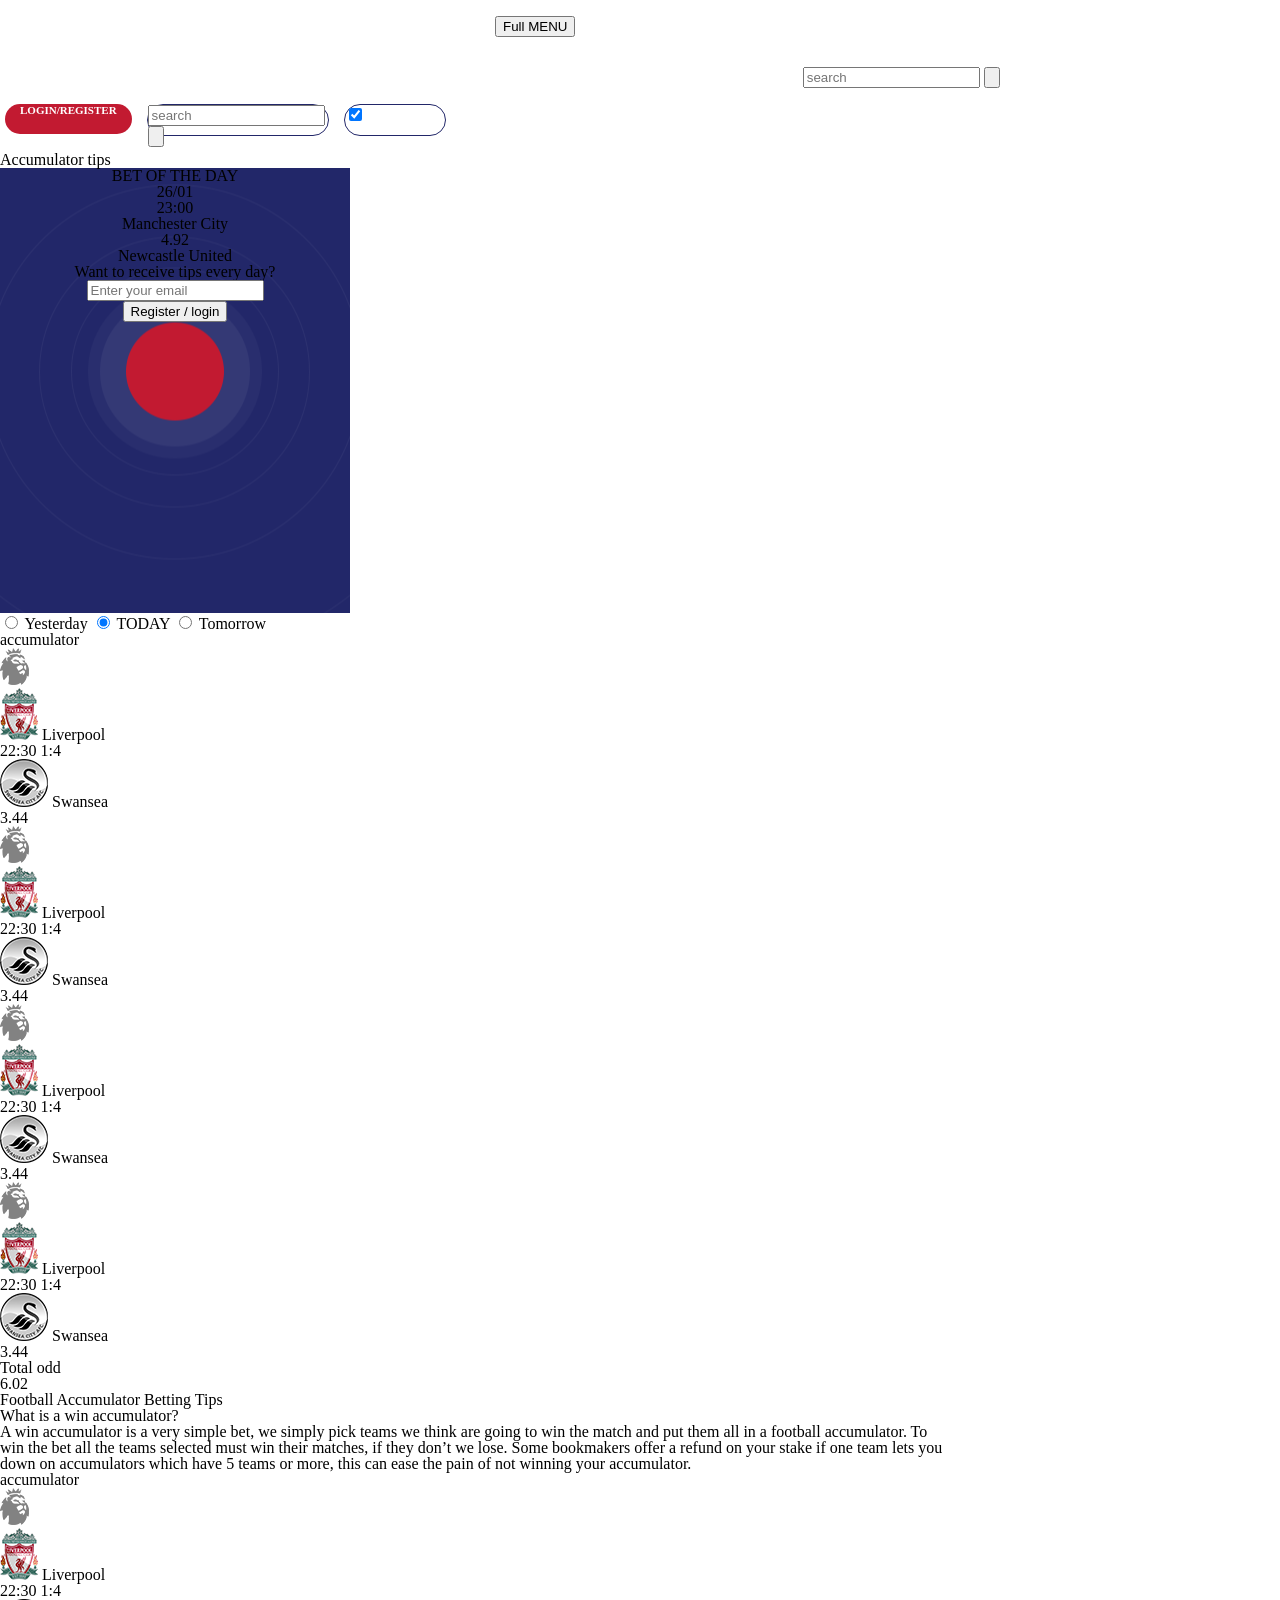
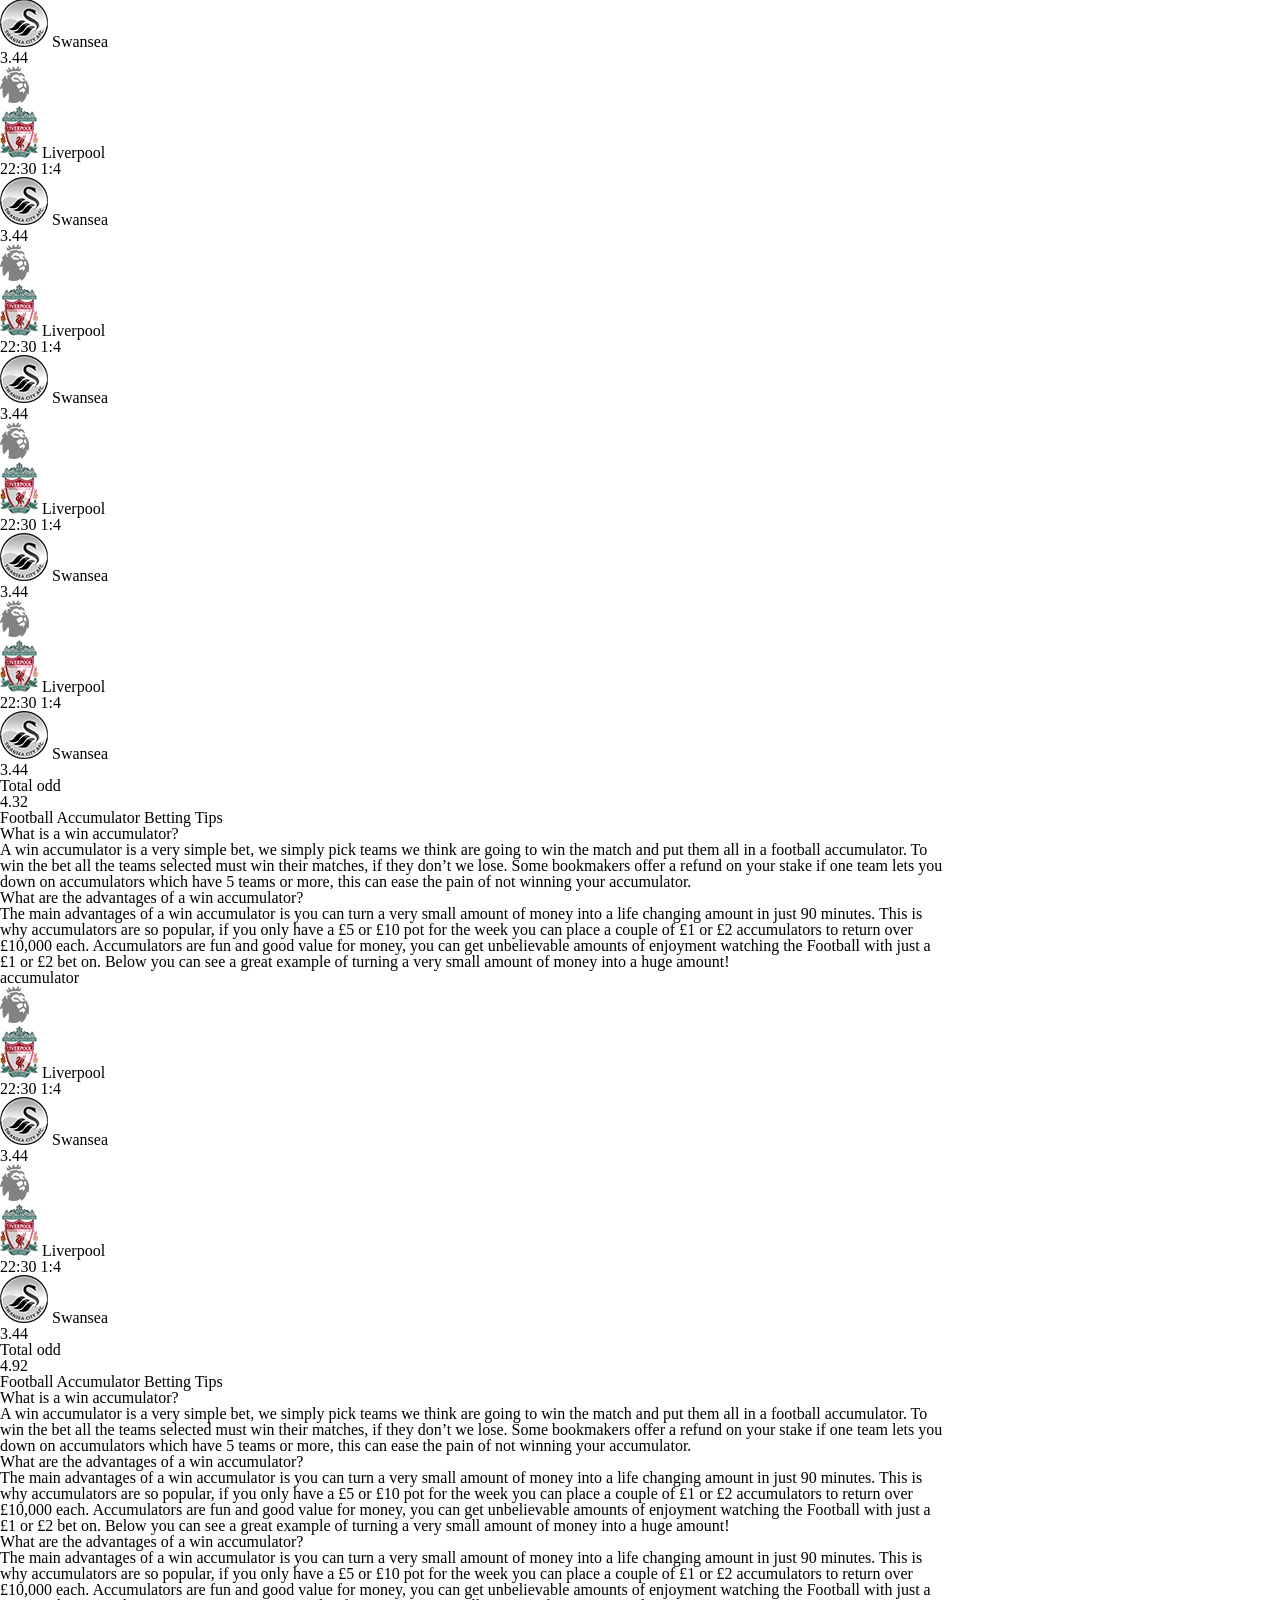
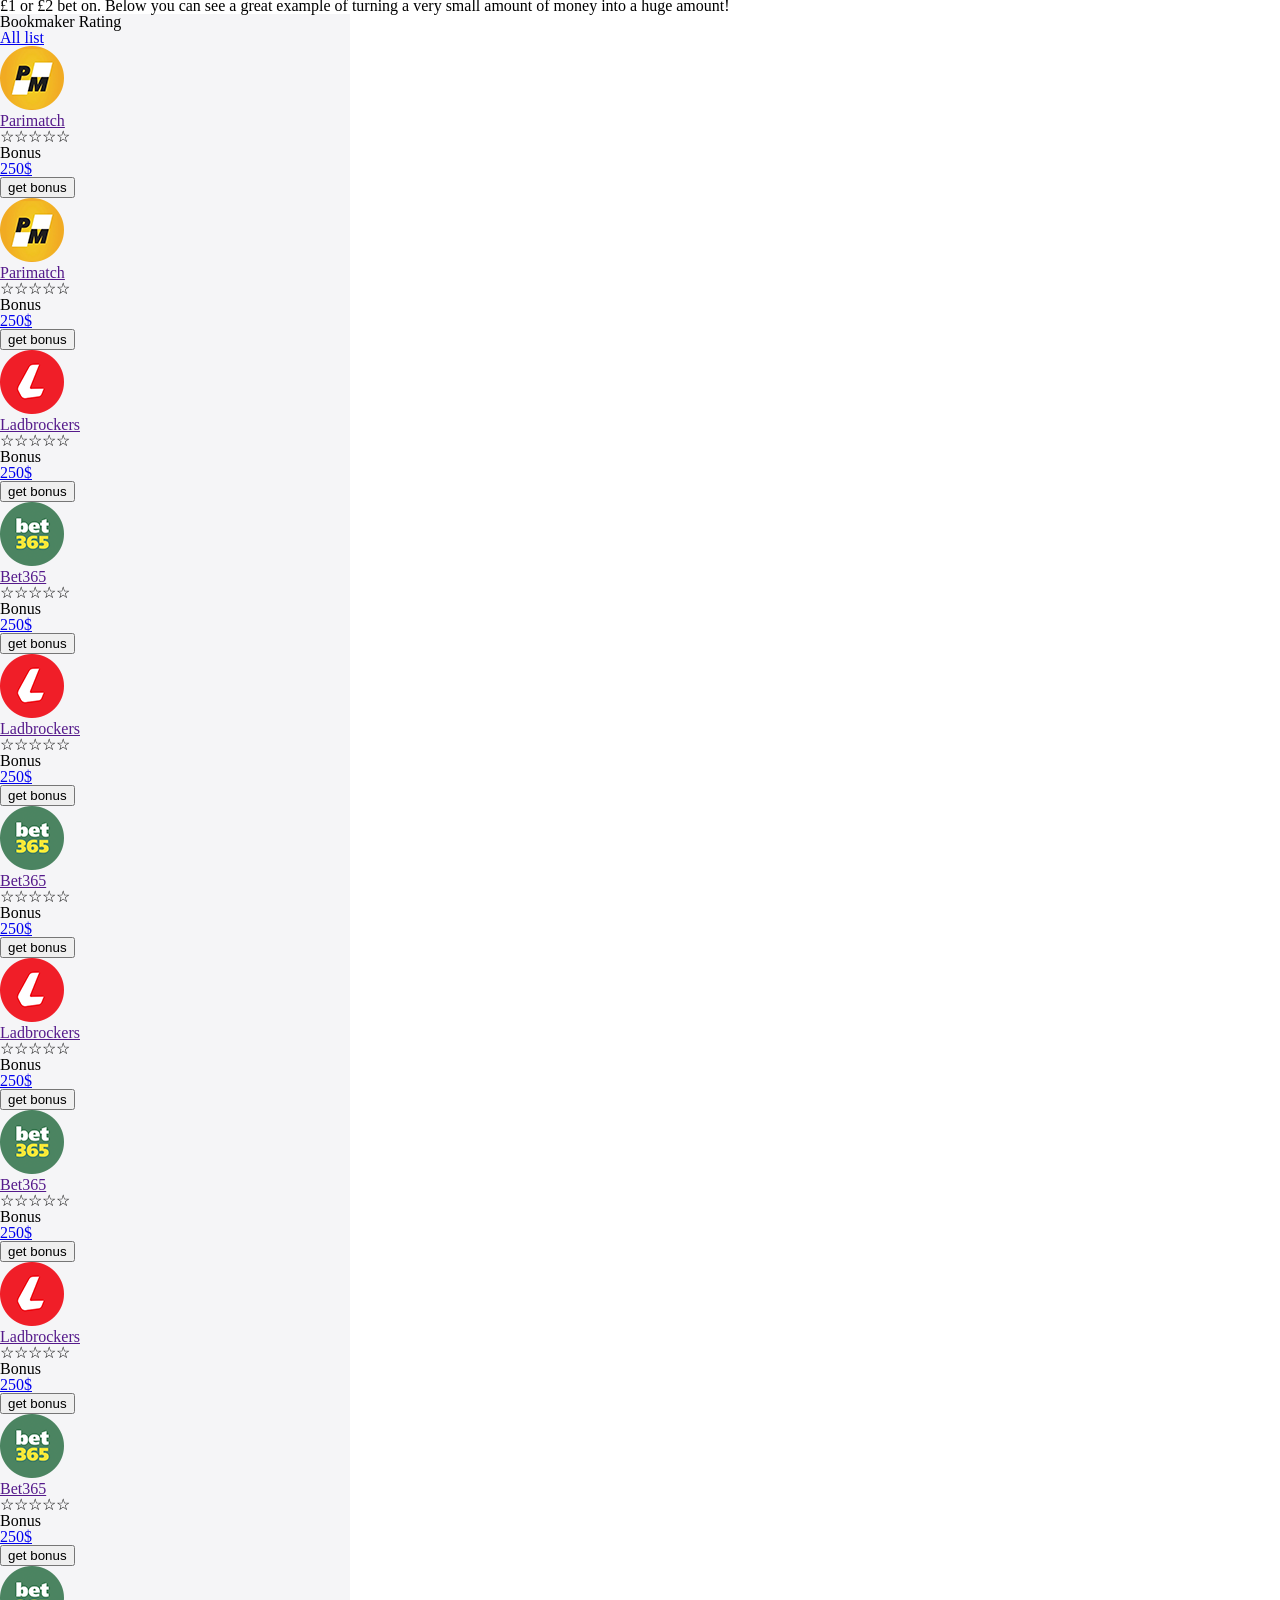
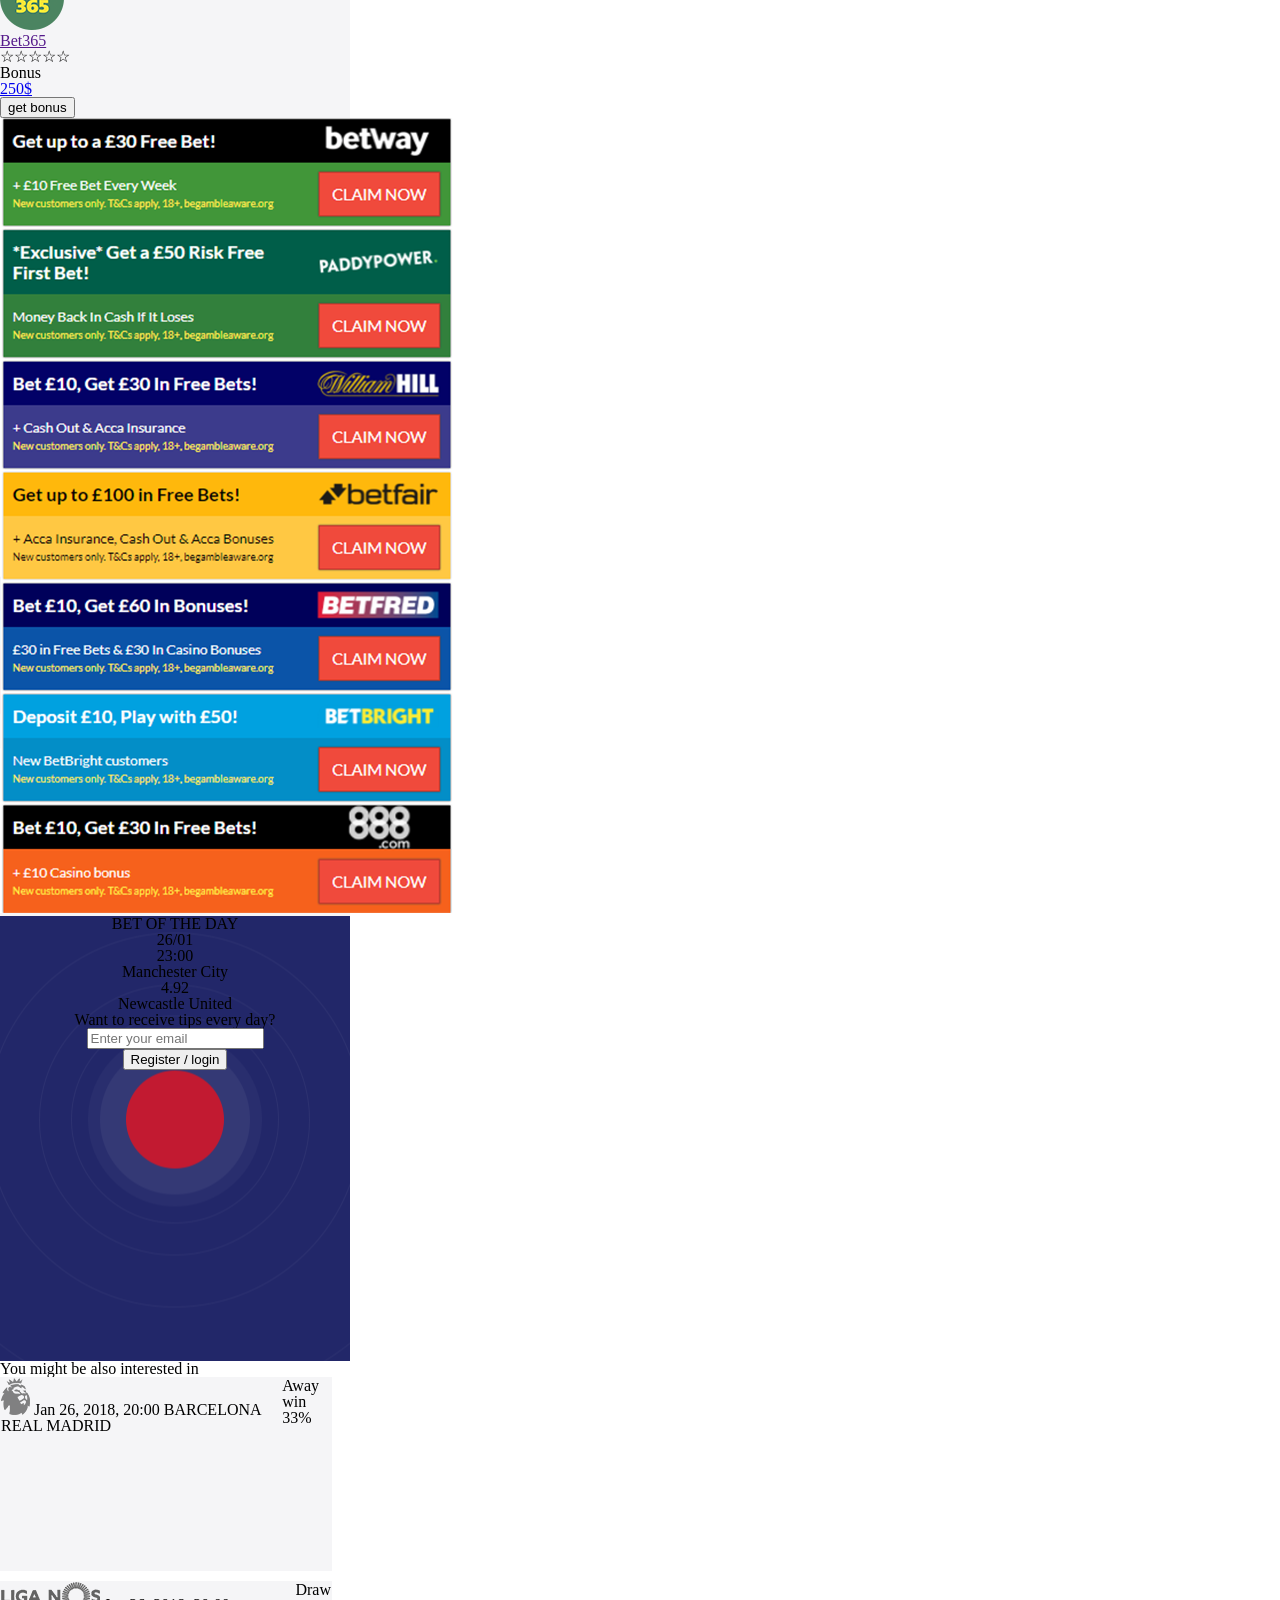
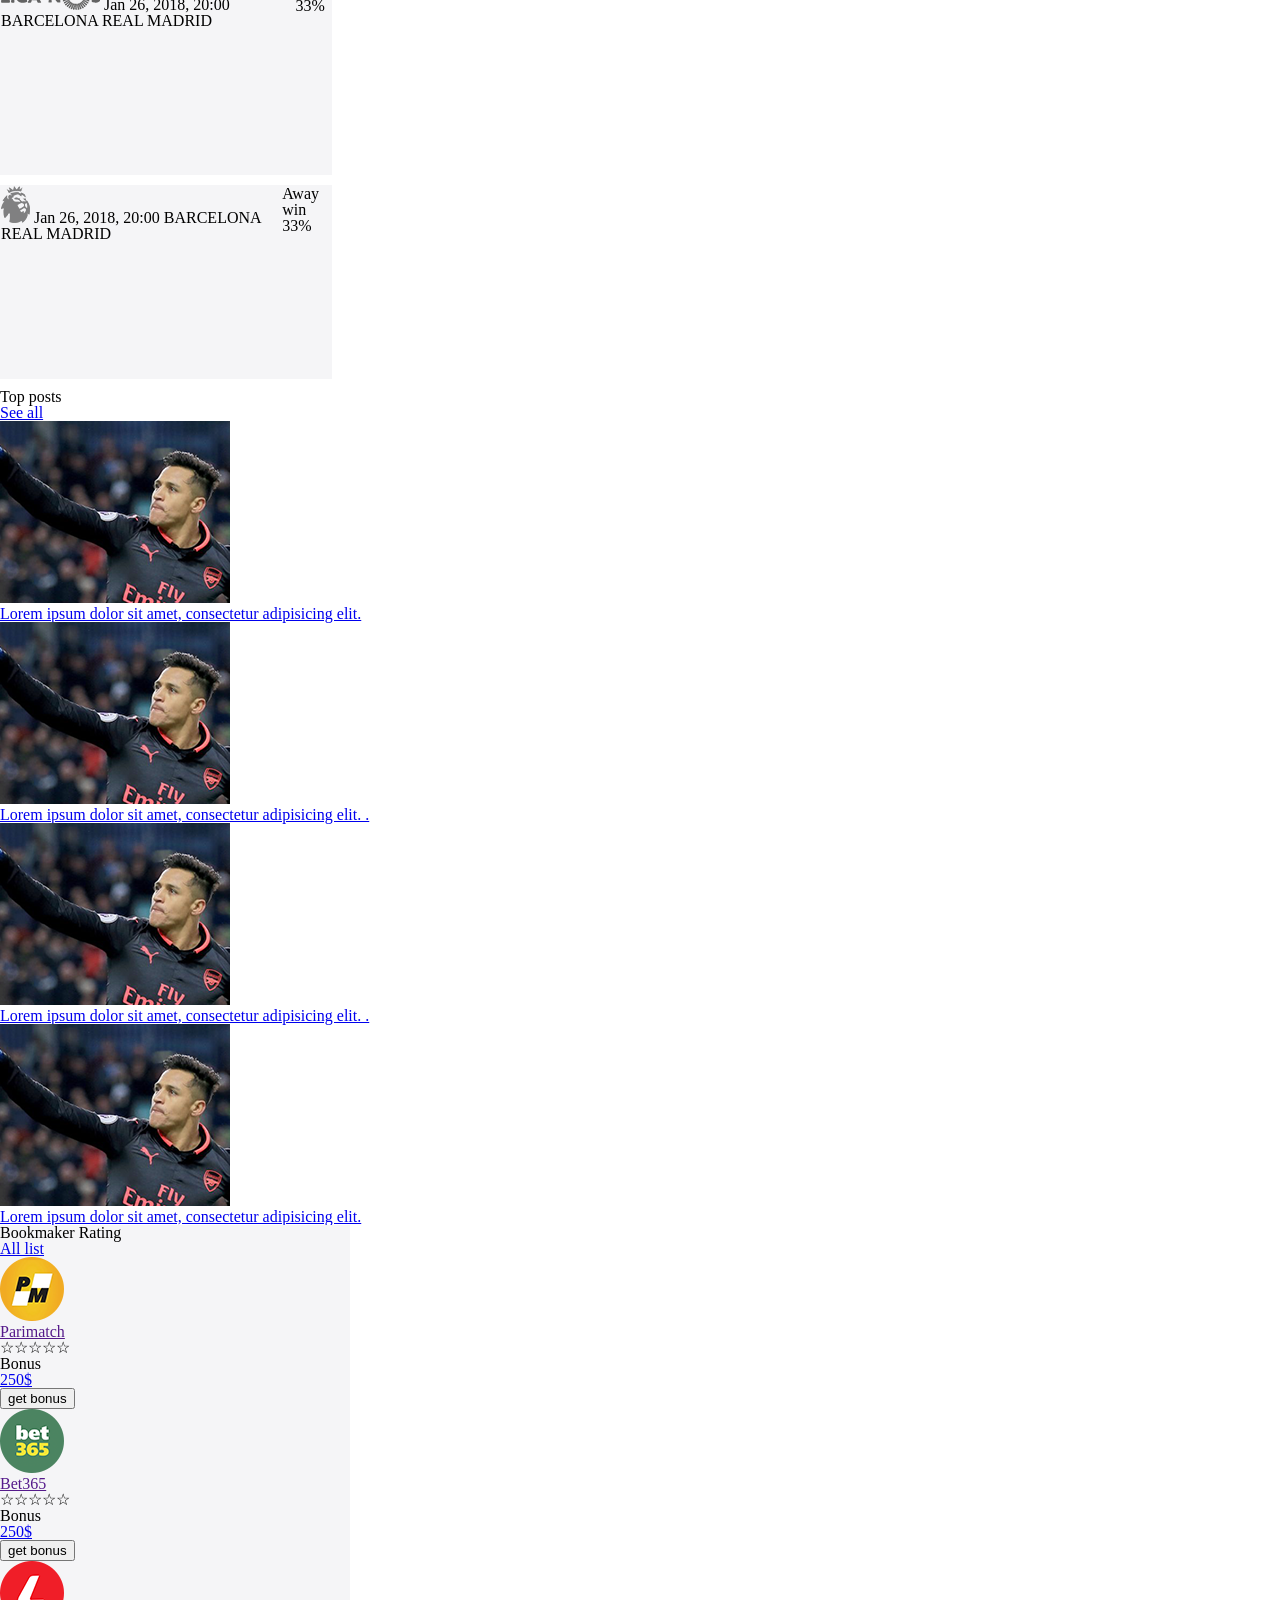
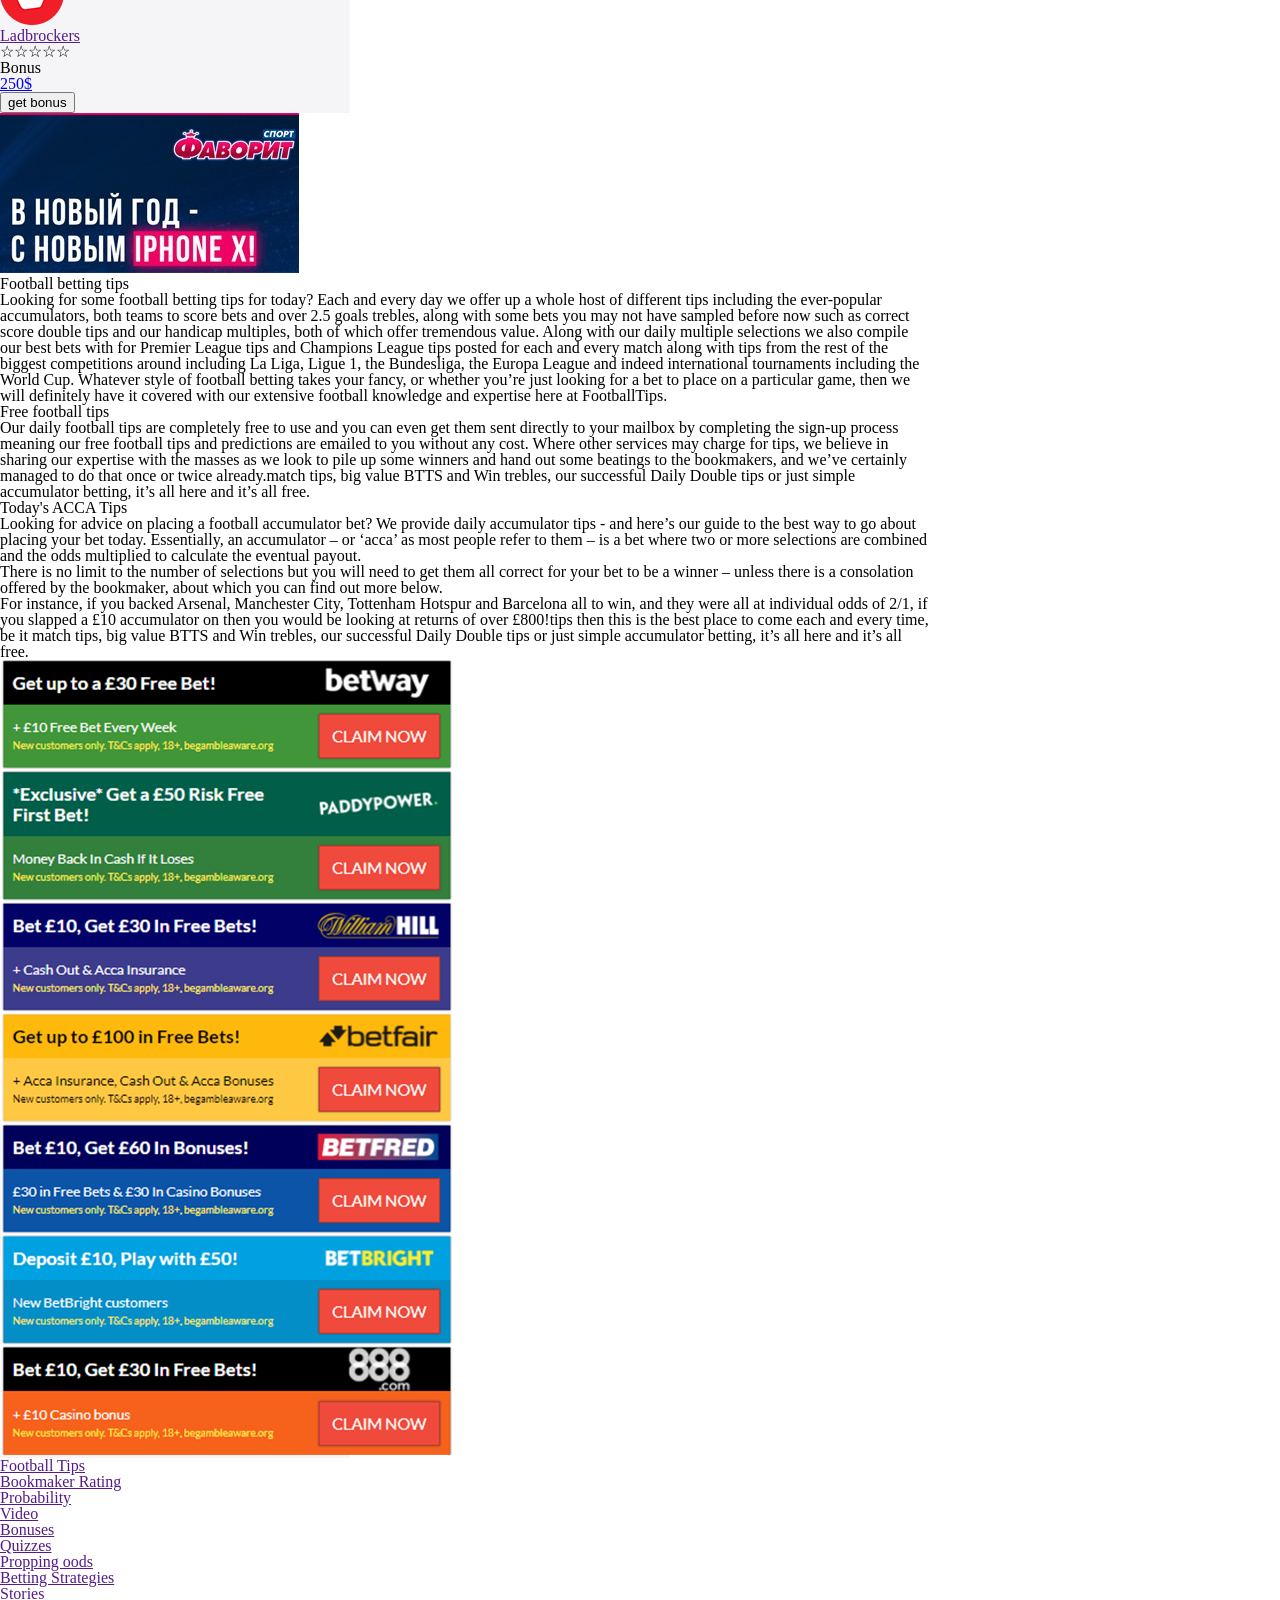
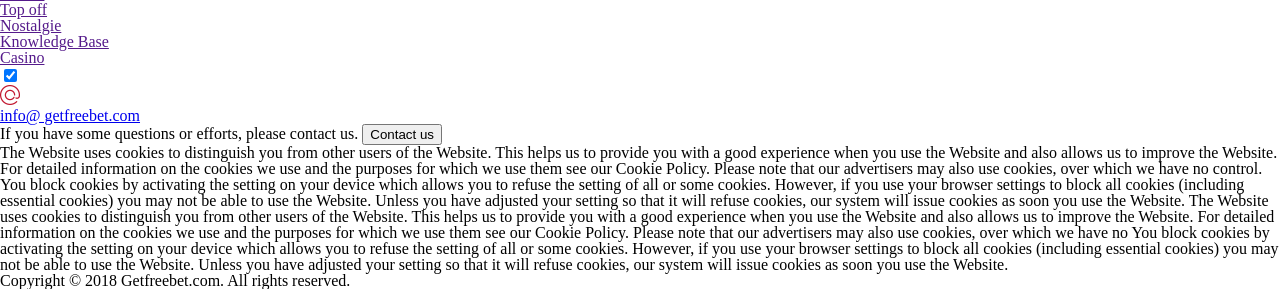
==== app/acum.html @ a5692d64 "EStrdy strdxhf" ====
<!DOCTYPE html>
<html lang="en" class="no-js">

<head>
    <meta charset="UTF-8" />
    <meta http-equiv="X-UA-Compatible" content="IE=edge,chrome=1">
    <meta name="viewport" content="width=device-width, initial-scale=1.0">
    <title>GetFreeBet</title>

    <meta name="author" content="GetFreeBet" />
    <link rel="stylesheet" type="text/css" href="css/reset.css" />
    <link rel="stylesheet" type="text/css" href="css/style.css" />
    <link rel="stylesheet" type="text/css" href="css/style-media.css" />

    <script src="js/common.js"></script>
    <script type="text/javascript" src="js/modernizr.custom.04022.js"></script>

    <script src="js/modernizr.custom.17475.js"></script>
    <script type="text/javascript" src="js/jquery-1.6.4.min.js"></script>
    <script type="text/javascript" src="js/jquery-ui.min.js"></script>
</head>

<body>

    <header>
        <div class="wrapper">
            <div class="logo"></div>
            <!--

<ul  class="wrul">
<li><a href="#tips">Football Tips</a></li>
<li><a href="#bookm">Bookmaker Rating</a></li>
<li><a href="#contact">Video</a></li>
<li><a href="#about">Quizzes</a></li>
<li><a href="#contact">Betting Strategies</a></li>
<li><a href="#about">Full MENU</a>
<ul>
<li><a href="#">Услуга 1</a></li>
<li><a href="#">Длинная услуга 2</a></li>
<li><a href="#">Услуга 3</a></li>
</ul>
</li>
</ul>

-->
            <div class="navbar">
                <a class="del" href="#">Football Tips</a>
                <a class="del" href="#">Bookmaker Rating</a>
                <a class="del" href="#">Probability</a>
                <a class="del" href="#">Video</a>
                <a class="del" href="#">Quizzes</a>
                <a class="del" href="#">Probability</a>
                <a class="del" href="#">Quizzes</a>

                <div class="dropdown" id="myDropdownParent">
                    <button class="dropbtn" id="myDropdownUp" onclick="myFunction()">
                            <span>Full MENU</span>

                            <div class="fa dell"></div>

                        </button>

                    <div class="dropdown-content" id="myDropdown">

                        <div class="menuMob">
                            <a href="#">Football Tips</a>
                            <a href="#">Bookmaker Rating</a>
                            <a href="#">Video</a>
                            <a href="#">Bonuses</a>
                            <a href="#">Quizzes</a>
                            <a href="#">Betting Strategies</a>
                            <a href="#">Stories</a>
                            <a href="#">Top off</a>
                            <a href="#">Nostalgie</a>
                            <a href="#">Knowledge Base</a>
                            <a href="#">Casino</a>


                        </div>

                        <div class="deless">
                            <a href="#">Betting Strategies</a>
                            <a href="#">Dropping odds</a>
                            <a href="#">Bonuses</a>
                            <a href="#">Stories</a>
                            <a href="#">Top off</a>
                            <a href="#">Nostalgie</a>
                            <a href="#">Knowledge Base</a>
                            <a href="#">Casino</a>
                        </div>
                        <div class="wrformamenu">
                            <form class="wrforma">
                                <input type="text" id="search2" placeholder="search" required>
                                <input type="submit" value="" id="submit2">
                            </form>
                        </div>


                    </div>
                </div>
            </div>


            <div class="wrlog">
                <button class="logbtn">login/register</button>

                <div class="wrsh dell">
                    <form class="wrforma">
                        <input type="text" id="search" placeholder="search" required>
                        <input type="submit" value="" id="submit">
                    </form>


                </div>




                <div class="logsoci dell os">
                    <a href="#" target="_blank">
                        <div class="wrtelega"></div>
                    </a>
                </div>
                <div class="logsoci dell os">
                    <a href="#" target="_blank">
                        <div class="wryou"></div>
                    </a>
                </div>
                <div class="logsoci dell os">
                    <a href="#" target="_blank">
                        <div class="wrfb"></div>
                    </a>
                </div>


                <div class="wrleng dell">



                    <div class="box">
                        <input class="Switcher__checkbox sr-only" id="io" type="checkbox" checked="checked" />
                        <label class="Switcher" for="io">
                                <div class="Switcher__trigger " data-value="EN"></div>
                                <div class="Switcher__trigger" data-value="RU"></div>
                            </label>
                    </div>
                </div>

            </div>


        </div>

    </header>
    <div class="wrbanerprobab">
        <div class="banerprobab">

            <div class="lbanwr">
                <div class="wrwrwrwr">
                    <div class="wrnamepagew">
                        <div class="namewwer">
                            <h1>Accumulator
                                tips</h1>

                        </div>
                    </div>
                    <div class="wrlitlebaner">
                        <a href="#"></a>
                    </div>
                </div>

                <div class="wrfiltr wcalca">
         




                    <script type='text/javascript'>
                        <!--
                        $(document).ready(function() {
                            enableSelectBoxes();
                        });

                        function enableSelectBoxes() {
                            $('div.selectBox').each(function() {
                                $(this).children('span.selected').html($(this).children('div.selectOptions').children('span.selectOption:first').html());
                                $(this).attr('value', $(this).children('div.selectOptions').children('span.selectOption:first').attr('value'));

                                $(this).children('span.selected,span.selectArrow').click(function() {
                                    if ($(this).parent().children('div.selectOptions').css('display') == 'none') {
                                        $(this).parent().children('div.selectOptions').css('display', 'block');
                                    } else {
                                        $(this).parent().children('div.selectOptions').css('display', 'none');
                                    }
                                });

                                $(this).find('span.selectOption').click(function() {
                                    $(this).parent().css('display', 'none');
                                    $(this).closest('div.selectBox').attr('value', $(this).attr('value'));
                                    $(this).parent().siblings('span.selected').html($(this).html());
                                });
                            });
                        } //-->

                    </script>


                </div>





            </div>
            <div class="rban mar notthise">
                <span class="txth1"><h1>BET OF THE DAY</h1></span>
                <span class="txth1w"><h1>26/01</h1></span>
                <span class="txth4w"><h4>23:00</h4></span>
                <div class="wrtop">
                    <div class="name">Manchester City</div>
                    <div class="point">4.92</div>
                    <div class="name">Newcastle United</div>
                </div>





                <span class="txth3w"><h3>Want to receive tips every day?</h3></span>
                <form class="wrform" action="">
                    <label>
                       <input id="email" type="text" name="email" placeholder="Enter your email"/>
                    </label>


                    <input type="button" value="Register / login" class="wrbot" />
                </form>


            </div>
        </div>



    </div>


    <div class="wrbody">
       <div class="werawer">
           <div class="colorwrep2 acumpage">
          
          
          


              <div class="tabbed">
                
                  <input type="radio" name="tabs" id="tab-nav-1" >
                  <label for="tab-nav-1">Yesterday</label>
                  <input type="radio" name="tabs" id="tab-nav-2" checked>
                  <label for="tab-nav-2">TODAY</label>
                  <input type="radio" name="tabs" id="tab-nav-3" >
                  <label for="tab-nav-3">Tomorrow</label>
        
                  <div class="tabs " id="tabs">
                      <div>
                        <div class="weracumpage">
                            <div class="topacum">
                                <div class="leftacum">
                                    <div class="accumulator">accumulator</div>
                                    <div class="Roundedacum">
                                        <div class="blocacuma"><div  class="wriconpl2">
                                            <img  src="./img/png/lion.png" alt="">
                                            </div></div>
                                        <div class="blocacuma ">
                                            <img class="can" src="./img/country/liverpool-logo.png" alt=""> 
                                            <span class="playtoplay">Liverpool</span>
                                        </div>
                                        <div class="blocacuma">
                                            <span class="time2">22:30</span>
                                            <span class="domat">1:4</span>
                                        </div>
                                        <div class="blocacuma">
                                            <img class="can"  src="./img/country/swansea-city-afc.png" alt=""> 
                                            <span class="playtoplay">Swansea</span>
                                        </div>
                                        <div class="blocacuma">
                                            <div data-brackets-id="770" class="wrtxtpointl">
                                                <div class="txtplay">3.44</div>
                                                <div  id="triangle-up"></div>

                                            </div>
                                        </div>
                                    </div>
                                   
                                    <div class="Roundedacum">
                                        <div class="blocacuma"><div  class="wriconpl2">
                                            <img  src="./img/png/lion.png" alt="">
                                            </div></div>
                                        <div class="blocacuma ">
                                            <img class="can" src="./img/country/liverpool-logo.png" alt=""> 
                                            <span class="playtoplay">Liverpool</span>
                                        </div>
                                        <div class="blocacuma">
                                            <span class="time2">22:30</span>
                                            <span class="domat">1:4</span>
                                        </div>
                                        <div class="blocacuma">
                                            <img class="can"  src="./img/country/swansea-city-afc.png" alt=""> 
                                            <span class="playtoplay">Swansea</span>
                                        </div>
                                        <div class="blocacuma">
                                            <div data-brackets-id="770" class="wrtxtpointl">
                                                <div class="txtplay">3.44</div>
                                                <div  id="triangle-up"></div>

                                            </div>
                                        </div>
                                    </div>

                                    <div class="Roundedacum">
                                        <div class="blocacuma"><div  class="wriconpl2">
                                            <img  src="./img/png/lion.png" alt="">
                                            </div></div>
                                        <div class="blocacuma ">
                                            <img class="can" src="./img/country/liverpool-logo.png" alt=""> 
                                            <span class="playtoplay">Liverpool</span>
                                        </div>
                                        <div class="blocacuma">
                                            <span class="time2">22:30</span>
                                            <span class="domat">1:4</span>
                                        </div>
                                        <div class="blocacuma">
                                            <img class="can"  src="./img/country/swansea-city-afc.png" alt=""> 
                                            <span class="playtoplay">Swansea</span>
                                        </div>
                                        <div class="blocacuma">
                                            <div data-brackets-id="770" class="wrtxtpointl">
                                                <div class="txtplay">3.44</div>
                                                <div  id="triangle-up"></div>

                                            </div>
                                        </div>
                                    </div>

                                    <div class="Roundedacum">
                                        <div class="blocacuma"><div  class="wriconpl2">
                                            <img  src="./img/png/lion.png" alt="">
                                            </div></div>
                                        <div class="blocacuma ">
                                            <img class="can" src="./img/country/liverpool-logo.png" alt=""> 
                                            <span class="playtoplay">Liverpool</span>
                                        </div>
                                        <div class="blocacuma">
                                            <span class="time2">22:30</span>
                                            <span class="domat">1:4</span>
                                        </div>
                                        <div class="blocacuma">
                                            <img class="can"  src="./img/country/swansea-city-afc.png" alt=""> 
                                            <span class="playtoplay">Swansea</span>
                                        </div>
                                        <div class="blocacuma">
                                            <div data-brackets-id="770" class="wrtxtpointl">
                                                <div class="txtplay">3.44</div>
                                                <div  id="triangle-up"></div>

                                            </div>
                                        </div>
                                    </div>

                                    
                                </div>
                                <div class="rthacum">    
                         
                                        <div class="name3">Total odd</div>
                                        <div class="point3">6.02</div>
                           
                                </div>
                            </div>
                            <div class="bottacum textacum">
                                <div class="footbalacum"> Football Accumulator Betting Tips</div>
                               

                                <h1>What is a win accumulator?</h1>
                                <p>  A win accumulator is a very simple bet, we simply pick teams we think are going to win the match and put them all in a football accumulator. To win the bet all the teams selected must win their matches, if they don’t we lose. Some bookmakers offer a refund on your stake if one team lets you down on accumulators which have 5 teams or more, this can ease the pain of not winning your accumulator.</p>
                              
                              
                            </div>
                        </div>
                         
                          
                          
                      </div>
                      
                      
                      
                      
                      <div>
                          <div class="weracumpage">
                              <div class="topacum">
                                  <div class="leftacum">
                                      <div class="accumulator">accumulator</div>
                                      <div class="Roundedacum">
                                          <div class="blocacuma"><div  class="wriconpl2">
                                              <img  src="./img/png/lion.png" alt="">
                                              </div></div>
                                          <div class="blocacuma ">
                                              <img class="can" src="./img/country/liverpool-logo.png" alt=""> 
                                              <span class="playtoplay">Liverpool</span>
                                          </div>
                                          <div class="blocacuma">
                                              <span class="time2">22:30</span>
                                              <span class="domat">1:4</span>
                                          </div>
                                          <div class="blocacuma">
                                              <img class="can"  src="./img/country/swansea-city-afc.png" alt=""> 
                                              <span class="playtoplay">Swansea</span>
                                          </div>
                                          <div class="blocacuma">
                                              <div data-brackets-id="770" class="wrtxtpointl">
                                                  <div class="txtplay">3.44</div>
                                                  <div  id="triangle-up"></div>

                                              </div>
                                          </div>
                                      </div>

                                      <div class="Roundedacum">
                                          <div class="blocacuma"><div  class="wriconpl2">
                                              <img  src="./img/png/lion.png" alt="">
                                              </div></div>
                                          <div class="blocacuma ">
                                              <img class="can" src="./img/country/liverpool-logo.png" alt=""> 
                                              <span class="playtoplay">Liverpool</span>
                                          </div>
                                          <div class="blocacuma">
                                              <span class="time2">22:30</span>
                                              <span class="domat">1:4</span>
                                          </div>
                                          <div class="blocacuma">
                                              <img class="can"  src="./img/country/swansea-city-afc.png" alt=""> 
                                              <span class="playtoplay">Swansea</span>
                                          </div>
                                          <div class="blocacuma">
                                              <div data-brackets-id="770" class="wrtxtpointl">
                                                  <div class="txtplay">3.44</div>
                                                  <div  id="triangle-up"></div>

                                              </div>
                                          </div>
                                      </div>

                                      <div class="Roundedacum">
                                          <div class="blocacuma"><div  class="wriconpl2">
                                              <img  src="./img/png/lion.png" alt="">
                                              </div></div>
                                          <div class="blocacuma ">
                                              <img class="can" src="./img/country/liverpool-logo.png" alt=""> 
                                              <span class="playtoplay">Liverpool</span>
                                          </div>
                                          <div class="blocacuma">
                                              <span class="time2">22:30</span>
                                              <span class="domat">1:4</span>
                                          </div>
                                          <div class="blocacuma">
                                              <img class="can"  src="./img/country/swansea-city-afc.png" alt=""> 
                                              <span class="playtoplay">Swansea</span>
                                          </div>
                                          <div class="blocacuma">
                                              <div data-brackets-id="770" class="wrtxtpointl">
                                                  <div class="txtplay">3.44</div>
                                                  <div  id="triangle-up"></div>

                                              </div>
                                          </div>
                                      </div>

                                      <div class="Roundedacum">
                                          <div class="blocacuma"><div  class="wriconpl2">
                                              <img  src="./img/png/lion.png" alt="">
                                              </div></div>
                                          <div class="blocacuma ">
                                              <img class="can" src="./img/country/liverpool-logo.png" alt=""> 
                                              <span class="playtoplay">Liverpool</span>
                                          </div>
                                          <div class="blocacuma">
                                              <span class="time2">22:30</span>
                                              <span class="domat">1:4</span>
                                          </div>
                                          <div class="blocacuma">
                                              <img class="can"  src="./img/country/swansea-city-afc.png" alt=""> 
                                              <span class="playtoplay">Swansea</span>
                                          </div>
                                          <div class="blocacuma">
                                              <div data-brackets-id="770" class="wrtxtpointl">
                                                  <div class="txtplay">3.44</div>
                                                  <div  id="triangle-up"></div>

                                              </div>
                                          </div>
                                      </div>

                                      <div class="Roundedacum">
                                          <div class="blocacuma"><div  class="wriconpl2">
                                              <img  src="./img/png/lion.png" alt="">
                                              </div></div>
                                          <div class="blocacuma ">
                                              <img class="can" src="./img/country/liverpool-logo.png" alt=""> 
                                              <span class="playtoplay">Liverpool</span>
                                          </div>
                                          <div class="blocacuma">
                                              <span class="time2">22:30</span>
                                              <span class="domat">1:4</span>
                                          </div>
                                          <div class="blocacuma">
                                              <img class="can"  src="./img/country/swansea-city-afc.png" alt=""> 
                                              <span class="playtoplay">Swansea</span>
                                          </div>
                                          <div class="blocacuma">
                                              <div data-brackets-id="770" class="wrtxtpointl">
                                                  <div class="txtplay">3.44</div>
                                                  <div  id="triangle-up"></div>

                                              </div>
                                          </div>
                                      </div>


                                  </div>
                                  <div class="rthacum">    

                                      <div class="name3">Total odd</div>
                                      <div class="point3">4.32</div>

                                  </div>
                              </div>
                              <div class="bottacum textacum">
                                  <div class="footbalacum"> Football Accumulator Betting Tips</div>


                                  <h1>What is a win accumulator?</h1>
                                  <p>  A win accumulator is a very simple bet, we simply pick teams we think are going to win the match and put them all in a football accumulator. To win the bet all the teams selected must win their matches, if they don’t we lose. Some bookmakers offer a refund on your stake if one team lets you down on accumulators which have 5 teams or more, this can ease the pain of not winning your accumulator.</p>


                                  <h1> What are the advantages of a win accumulator?</h1>

                                  The main advantages of a win accumulator is you can turn a very small amount of money into a life changing amount in just 90 minutes. This is why accumulators are so popular, if you only have a £5 or £10 pot for the week  you can place a couple of £1 or £2 accumulators to return over £10,000 each. Accumulators are fun and good value for money, you can get unbelievable amounts of enjoyment watching the Football with just a £1 or £2 bet on. Below you can see a great example of turning a very small amount of money into a huge amount!


                              </div>
                          </div>



                      </div>
                      
                      <div>
                          <div class="weracumpage">
                              <div class="topacum">
                                  <div class="leftacum">
                                      <div class="accumulator">accumulator</div>
                                      <div class="Roundedacum">
                                          <div class="blocacuma"><div  class="wriconpl2">
                                              <img  src="./img/png/lion.png" alt="">
                                              </div></div>
                                          <div class="blocacuma ">
                                              <img class="can" src="./img/country/liverpool-logo.png" alt=""> 
                                              <span class="playtoplay">Liverpool</span>
                                          </div>
                                          <div class="blocacuma">
                                              <span class="time2">22:30</span>
                                              <span class="domat">1:4</span>
                                          </div>
                                          <div class="blocacuma">
                                              <img class="can"  src="./img/country/swansea-city-afc.png" alt=""> 
                                              <span class="playtoplay">Swansea</span>
                                          </div>
                                          <div class="blocacuma">
                                              <div data-brackets-id="770" class="wrtxtpointl">
                                                  <div class="txtplay">3.44</div>
                                                  <div  id="triangle-up"></div>

                                              </div>
                                          </div>
                                      </div>

                                      <div class="Roundedacum">
                                          <div class="blocacuma"><div  class="wriconpl2">
                                              <img  src="./img/png/lion.png" alt="">
                                              </div></div>
                                          <div class="blocacuma ">
                                              <img class="can" src="./img/country/liverpool-logo.png" alt=""> 
                                              <span class="playtoplay">Liverpool</span>
                                          </div>
                                          <div class="blocacuma">
                                              <span class="time2">22:30</span>
                                              <span class="domat">1:4</span>
                                          </div>
                                          <div class="blocacuma">
                                              <img class="can"  src="./img/country/swansea-city-afc.png" alt=""> 
                                              <span class="playtoplay">Swansea</span>
                                          </div>
                                          <div class="blocacuma">
                                              <div data-brackets-id="770" class="wrtxtpointl">
                                                  <div class="txtplay">3.44</div>
                                                  <div  id="triangle-up"></div>

                                              </div>
                                          </div>
                                      </div>

                            


                                  </div>
                                  <div class="rthacum">    

                                      <div class="name3">Total odd</div>
                                      <div class="point3">4.92</div>

                                  </div>
                              </div>
                              <div class="bottacum textacum">
                                  <div class="footbalacum"> Football Accumulator Betting Tips</div>


                                  <h1>What is a win accumulator?</h1>
                                  <p>  A win accumulator is a very simple bet, we simply pick teams we think are going to win the match and put them all in a football accumulator. To win the bet all the teams selected must win their matches, if they don’t we lose. Some bookmakers offer a refund on your stake if one team lets you down on accumulators which have 5 teams or more, this can ease the pain of not winning your accumulator.</p>


                                  <h1> What are the advantages of a win accumulator?</h1>

                                  The main advantages of a win accumulator is you can turn a very small amount of money into a life changing amount in just 90 minutes. This is why accumulators are so popular, if you only have a £5 or £10 pot for the week  you can place a couple of £1 or £2 accumulators to return over £10,000 each. Accumulators are fun and good value for money, you can get unbelievable amounts of enjoyment watching the Football with just a £1 or £2 bet on. Below you can see a great example of turning a very small amount of money into a huge amount!
                                  
                                  <h1> What are the advantages of a win accumulator?</h1>

                                  The main advantages of a win accumulator is you can turn a very small amount of money into a life changing amount in just 90 minutes. This is why accumulators are so popular, if you only have a £5 or £10 pot for the week  you can place a couple of £1 or £2 accumulators to return over £10,000 each. Accumulators are fun and good value for money, you can get unbelievable amounts of enjoyment watching the Football with just a £1 or £2 bet on. Below you can see a great example of turning a very small amount of money into a huge amount!



                              </div>
                          </div>



                      </div>
                      
            
                  </div>
              </div>
         </div>
      </div>

<div class="wrrcontent deles notthise ">
            <div class="wrlineoze">
                <div class="wrtxtoz">
                    <div class="txtoze">Bookmaker Rating</div>
                    <div id="triangle-topleft"></div>
                </div>
                <div class="alllink"><a href="#">All list</a></div>

            </div>

            <div class="wrresurs">
                <div class="logores">
                    <a href="#"><img src="./img/png/pm.png" alt=""></a>
                </div>
                <div class="wrstars">
                    <div class="nameres"><a href="">Parimatch</a></div>
                    <div class="rating">
                        <span>☆</span><span>☆</span><span>☆</span><span>☆</span><span>☆</span>
                    </div>
                </div>
                <div class="wrbonus">
                    <div class="nambon">Bonus</div>
                    <div class="bonus"><a href="#">250$</a></div>

                </div>
                <button class="getbonus">get bonus</button>
            </div>


            <div class="wrresurs">
                <div class="logores">
                    <a href="#"><img src="./img/png/pm.png" alt=""></a>
                </div>
                <div class="wrstars">
                    <div class="nameres"><a href="">Parimatch</a></div>
                    <div class="rating">
                        <span>☆</span><span>☆</span><span>☆</span><span>☆</span><span>☆</span>
                    </div>
                </div>
                <div class="wrbonus">
                    <div class="nambon">Bonus</div>
                    <div class="bonus"><a href="#">250$</a></div>

                </div>
                <button class="getbonus">get bonus</button>
            </div>


            <div class="wrresurs">
                <div class="logores">
                    <a href="#"><img src="./img/png/l.png" alt=""></a>
                </div>
                <div class="wrstars">
                    <div class="nameres"><a href="">Ladbrockers</a></div>
                    <div class="rating">
                        <span>☆</span><span>☆</span><span>☆</span><span>☆</span><span>☆</span>
                    </div>
                </div>
                <div class="wrbonus">
                    <div class="nambon">Bonus</div>
                    <div class="bonus"><a href="#">250$</a></div>

                </div>
                <button class="getbonus">get bonus</button>
            </div>




            <div class="wrresurs">
                <div class="logores">
                    <a href="#"><img src="./img/png/b.png" alt=""></a>
                </div>
                <div class="wrstars">
                    <div class="nameres"><a href="">Bet365</a></div>
                    <div class="rating">
                        <span>☆</span><span>☆</span><span>☆</span><span>☆</span><span>☆</span>
                    </div>
                </div>
                <div class="wrbonus">
                    <div class="nambon">Bonus</div>
                    <div class="bonus"><a href="#">250$</a></div>

                </div>
                <button class="getbonus">get bonus</button>
            </div>

            <div class="wrresurs">
                <div class="logores">
                    <a href="#"><img src="./img/png/l.png" alt=""></a>
                </div>
                <div class="wrstars">
                    <div class="nameres"><a href="">Ladbrockers</a></div>
                    <div class="rating">
                        <span>☆</span><span>☆</span><span>☆</span><span>☆</span><span>☆</span>
                    </div>
                </div>
                <div class="wrbonus">
                    <div class="nambon">Bonus</div>
                    <div class="bonus"><a href="#">250$</a></div>

                </div>
                <button class="getbonus">get bonus</button>
            </div>


            <div class="wrresurs">
                <div class="logores">
                    <a href="#"><img src="./img/png/b.png" alt=""></a>
                </div>
                <div class="wrstars">
                    <div class="nameres"><a href="">Bet365</a></div>
                    <div class="rating">
                        <span>☆</span><span>☆</span><span>☆</span><span>☆</span><span>☆</span>
                    </div>
                </div>
                <div class="wrbonus">
                    <div class="nambon">Bonus</div>
                    <div class="bonus"><a href="#">250$</a></div>

                </div>
                <button class="getbonus">get bonus</button>
            </div>

            <div class="wrresurs">
                <div class="logores">
                    <a href="#"><img src="./img/png/l.png" alt=""></a>
                </div>
                <div class="wrstars">
                    <div class="nameres"><a href="">Ladbrockers</a></div>
                    <div class="rating">
                        <span>☆</span><span>☆</span><span>☆</span><span>☆</span><span>☆</span>
                    </div>
                </div>
                <div class="wrbonus">
                    <div class="nambon">Bonus</div>
                    <div class="bonus"><a href="#">250$</a></div>

                </div>
                <button class="getbonus">get bonus</button>
            </div>



            <div class="wrresurs">
                <div class="logores">
                    <a href="#"><img src="./img/png/b.png" alt=""></a>
                </div>
                <div class="wrstars">
                    <div class="nameres"><a href="">Bet365</a></div>
                    <div class="rating">
                        <span>☆</span><span>☆</span><span>☆</span><span>☆</span><span>☆</span>
                    </div>
                </div>
                <div class="wrbonus">
                    <div class="nambon">Bonus</div>
                    <div class="bonus"><a href="#">250$</a></div>

                </div>
                <button class="getbonus">get bonus</button>
            </div>


            <div class="wrresurs">
                <div class="logores">
                    <a href="#"><img src="./img/png/l.png" alt=""></a>
                </div>
                <div class="wrstars">
                    <div class="nameres"><a href="">Ladbrockers</a></div>
                    <div class="rating">
                        <span>☆</span><span>☆</span><span>☆</span><span>☆</span><span>☆</span>
                    </div>
                </div>
                <div class="wrbonus">
                    <div class="nambon">Bonus</div>
                    <div class="bonus"><a href="#">250$</a></div>

                </div>
                <button class="getbonus">get bonus</button>
            </div>




            <div class="wrresurs">
                <div class="logores">
                    <a href="#"><img src="./img/png/b.png" alt=""></a>
                </div>
                <div class="wrstars">
                    <div class="nameres"><a href="">Bet365</a></div>
                    <div class="rating">
                        <span>☆</span><span>☆</span><span>☆</span><span>☆</span><span>☆</span>
                    </div>
                </div>
                <div class="wrbonus">
                    <div class="nambon">Bonus</div>
                    <div class="bonus"><a href="#">250$</a></div>

                </div>
                <button class="getbonus">get bonus</button>
            </div>



            <div class="wrresurs">
                <div class="logores">
                    <a href="#"><img src="./img/png/b.png" alt=""></a>
                </div>
                <div class="wrstars">
                    <div class="nameres"><a href="">Bet365</a></div>
                    <div class="rating">
                        <span>☆</span><span>☆</span><span>☆</span><span>☆</span><span>☆</span>
                    </div>
                </div>
                <div class="wrbonus">
                    <div class="nambon">Bonus</div>
                    <div class="bonus"><a href="#">250$</a></div>

                </div>
                <button class="getbonus">get bonus</button>
            </div>


            <div class="wrrcontent1 ">
                <img src="./img/png/rec.png" alt="">
            </div>




        </div>




    </div>


    </div>

    <div class="wrbody m0">
        <div class="rban mar opas2">
            <span class="txth1"><h1>BET OF THE DAY</h1></span>
            <span class="txth1w"><h1>26/01</h1></span>
            <span class="txth4w"><h4>23:00</h4></span>
            <div class="wrtop">
                <div class="name">Manchester City</div>
                <div class="point">4.92</div>
                <div class="name">Newcastle United</div>
            </div>





            <span class="txth3w"><h3>Want to receive tips every day?</h3></span>
            <form class="wrform" action="">
                <label>
                    <input id="email" type="text" name="email" placeholder="Enter your email"/>
                </label>


                <input type="button" value="Register / login" class="wrbot" />
            </form>


        </div>

        <div class="wrlcontent2 m0">
           
            <div class="wrlineoze m0  wcalc">
                <div class="wrtxtoz ">
                    <div class="txtoze-bl">You might be also interested in</div>
                    <div id="triangle-topleft-bl"></div>
                </div>
            </div>
            <div class="verasmob">
                <div class="werli">
                    <div class="Rectangle delas">
                        <div class="Rectanglewrap">
                            <span><img src="./img/png/lion.png" alt=""></span>
                            <span class="timemath">Jan 26, 2018, 20:00</span>
                            <span class="namemathe">BARCELONA
                                REAL MADRID</span>


                        </div>

                        <div class="Rectanglewer">
                            <div class="away-win">Away win</div>
                            <div class="perse">
                                <div class="wrper">33%</div>
                            </div>

                        </div>

                    </div>
                    <div class="Rectangle">
                        <div class="Rectanglewrap">
                            <span><img src="./img/png/lion.png" alt=""></span>
                            <span class="timemath">Jan 26, 2018, 20:00</span>
                            <span class="namemathe">BARCELONA
                                REAL MADRID</span>


                        </div>

                        <div class="Rectanglewer">
                            <div class="away-win">Away win</div>
                            <div class="perse">
                                <div class="wrper">33%</div>
                            </div>

                        </div>

                    </div>
                    <div class="Rectangle">
                        <div class="Rectanglewrap">
                            <span><img src="./img/png/liganos.png" alt=""></span>
                            <span class="timemath">Jan 26, 2018, 20:00</span>
                            <span class="namemathe">BARCELONA
                                REAL MADRID</span>


                        </div>

                        <div class="Rectanglewer">
                            <div class="away-win2">Draw</div>
                            <div class="perse2">
                                <div class="wrper">33%</div>
                            </div>

                        </div>

                    </div>

                    <div class="Rectangle">
                        <div class="Rectanglewrap">
                            <span><img src="./img/png/lion.png" alt=""></span>
                            <span class="timemath">Jan 26, 2018, 20:00</span>
                            <span class="namemathe">BARCELONA
                                REAL MADRID</span>


                        </div>

                        <div class="Rectanglewer">
                            <div class="away-win">Away win</div>
                            <div class="perse">
                                <div class="wrper">33%</div>
                            </div>

                        </div>

                    </div>
                </div>
            </div>






            <div class="wrwrtoppost">
                <div class="wrtexttop">
                    <div class="txtoze2">Top posts</div>


                    <div class="alllink2"><a href="#">See all</a></div>

                </div>
                <div class="wrwrwr">
                    <div class="wrtopnews">
                        <a href="#">
                            <img src="./img/png/toppost.png" alt="">
                            <div class="txtetop">Lorem ipsum dolor sit amet, consectetur adipisicing elit.</div>
                        </a>
                    </div>
                    <div class="wrtopnews">
                        <a href="#">
                            <img src="./img/png/toppost.png" alt="">
                            <div class="txtetop">Lorem ipsum dolor sit amet, consectetur adipisicing elit. .</div>
                        </a>
                    </div>
                    <div class="wrtopnews ">
                        <a href="#">
                            <img src="./img/png/toppost.png" alt="">
                            <div class="txtetop">Lorem ipsum dolor sit amet, consectetur adipisicing elit. .</div>
                        </a>
                    </div>
                    <div class="wrtopnews ">
                        <a href="#">
                            <img src="./img/png/toppost.png" alt="">
                            <div class="txtetop">Lorem ipsum dolor sit amet, consectetur adipisicing elit.</div>
                        </a>
                    </div>

                </div>


            </div>


            <div class="opas2">
                <div class="wrrcontent">
                    <div class="wrlineoze">
                        <div class="wrtxtoz">
                            <div class="txtoze">Bookmaker Rating</div>
                            <div id="triangle-topleft"></div>
                        </div>
                        <div class="alllink"><a href="#">All list</a></div>

                    </div>


                    <div class="wrresurs">
                        <div class="logores">
                            <a href="#"><img src="./img/png/pm.png" alt=""></a>
                        </div>
                        <div class="wrstars">
                            <div class="nameres"><a href="">Parimatch</a></div>
                            <div class="rating">
                                <span>☆</span><span>☆</span><span>☆</span><span>☆</span><span>☆</span>
                            </div>
                        </div>
                        <div class="wrbonus">
                            <div class="nambon">Bonus</div>
                            <div class="bonus"><a href="#">250$</a></div>

                        </div>
                        <button class="getbonus">get bonus</button>
                    </div>



                    <div class="wrresurs">
                        <div class="logores">
                            <a href="#"><img src="./img/png/b.png" alt=""></a>
                        </div>
                        <div class="wrstars">
                            <div class="nameres"><a href="">Bet365</a></div>
                            <div class="rating">
                                <span>☆</span><span>☆</span><span>☆</span><span>☆</span><span>☆</span>
                            </div>
                        </div>
                        <div class="wrbonus">
                            <div class="nambon">Bonus</div>
                            <div class="bonus"><a href="#">250$</a></div>

                        </div>
                        <button class="getbonus">get bonus</button>
                    </div>






                    <div class="wrresurs">
                        <div class="logores">
                            <a href="#"><img src="./img/png/l.png" alt=""></a>
                        </div>
                        <div class="wrstars">
                            <div class="nameres"><a href="">Ladbrockers</a></div>
                            <div class="rating">
                                <span>☆</span><span>☆</span><span>☆</span><span>☆</span><span>☆</span>
                            </div>
                        </div>
                        <div class="wrbonus">
                            <div class="nambon">Bonus</div>
                            <div class="bonus"><a href="#">250$</a></div>

                        </div>
                        <button class="getbonus">get bonus</button>
                    </div>
                </div>
                <div class="opas2">
                    <div class="werrec">

                        <a href="#" target="_blank"><img src="../app/img/png/re.jpg" alt=""></a>
                    </div>
                </div>





            </div>


            <div class="wrlcontent3">
                <div class="wr50ps text">
                    <p>
                        <h1> Football betting tips</h1>
                    </p>

                    <p>
                        <h2>
                            Looking for some football betting tips for today? Each and every day we offer up a whole host of different tips including the ever-popular accumulators, both teams to score bets and over 2.5 goals trebles, along with some bets you may not have sampled before now such as correct score double tips and our handicap multiples, both of which offer tremendous value. Along with our daily multiple selections we also compile our best bets with for Premier League tips and Champions League tips posted for each and every match along with tips from the rest of the biggest competitions around including La Liga, Ligue 1, the Bundesliga, the Europa League and indeed international tournaments including the World Cup. Whatever style of football betting takes your fancy, or whether you’re just looking for a bet to place on a particular game, then we will definitely have it covered with our extensive football knowledge and expertise here at FootballTips.</h2>
                    </p>
                    <p>
                        <h1>
                            Free football tips</h1>
                    </p>

                    <p>
                        <h2>
                            Our daily football tips are completely free to use and you can even get them sent directly to your mailbox by completing the sign-up process meaning our free football tips and predictions are emailed to you without any cost. Where other services may charge for tips, we believe in sharing our expertise with the masses as we look to pile up some winners and hand out some beatings to the bookmakers, and we’ve certainly managed to do that once or twice already.match tips, big value BTTS and Win trebles, our successful Daily Double tips or just simple accumulator betting, it’s all here and it’s all free.</h2>
                    </p>
                </div>
                <div class="wr50ps text">




                    <p>
                        <h1> Today's ACCA Tips</h1>
                    </p>



                    <p>
                        <h2>Looking for advice on placing a football accumulator bet? We provide daily accumulator tips - and here’s our guide to the best way to go about placing your bet today. Essentially, an accumulator – or ‘acca’ as most people refer to them – is a bet where two or more selections are combined and the odds multiplied to calculate the eventual payout.</h2>
                    </p>
                    <p>
                        <h2>There is no limit to the number of selections but you will need to get them all correct for your bet to be a winner – unless there is a consolation offered by the bookmaker, about which you can find out more below.</h2>
                    </p>

                    <p>
                        <h2>For instance, if you backed Arsenal, Manchester City, Tottenham Hotspur and Barcelona all to win, and they were all at individual odds of 2/1, if you slapped a £10 accumulator on then you would be looking at returns of over £800!tips then this is the best place to come each and every time, be it match tips, big value BTTS and Win trebles, our successful Daily Double tips or just simple accumulator betting, it’s all here and it’s all free.</h2>
                    </p>

                </div>








            </div>
        </div>

        <div class="wrrcontent del">
            <img src="./img/png/rec.png" alt="">
        </div>
    </div>




    <script>
        function myFunction() {
            document.getElementById("myDropdown").classList.toggle("show");
            document.getElementById("myDropdownUp").classList.toggle("borderK");
            document.getElementById("myDropdownUp").getElementsByTagName("DIV")[0].classList.toggle("closeX");

            if (document.getElementById("myDropdownUp").getElementsByTagName("SPAN")[0].innerHTML != "HIDE") {
                document.getElementById("myDropdownUp").getElementsByTagName("SPAN")[0].innerHTML = "HIDE";
            } else {
                document.getElementById("myDropdownUp").getElementsByTagName("SPAN")[0].innerHTML = "Full MENU";
            }

        }

        document.addEventListener("click", (evt2) => {
            const flyoutElement = document.getElementById("myDropdownUp");
            const flyoutElement2 = document.getElementById("myDropdown");
            let targetElement = evt.target;

            do {
                if (targetElement == flyoutElement || targetElement == flyoutElement2) {
                    return;
                }
                // Go up the DOM
                targetElement = targetElement.parentNode;
            } while (targetElement);


            var myDropdown = document.getElementById("myDropdown");
            if (myDropdown.classList.contains('show')) {
                myDropdown.classList.remove('show');
            }
            var myDropdown = document.getElementById("myDropdownUp");
            if (myDropdown.classList.contains('borderK')) {
                myDropdown.classList.remove('borderK');
            }
            var myDropdown = document.getElementById("myDropdownUp").getElementsByTagName("DIV")[0];
            if (myDropdown.classList.contains('closeX')) {
                myDropdown.classList.remove('closeX');
            }

            if (document.getElementById("myDropdownUp").getElementsByTagName("SPAN")[0].innerHTML != "HIDE") {
                document.getElementById("myDropdownUp").getElementsByTagName("SPAN")[0].innerHTML = "HIDE";
            } else {
                document.getElementById("myDropdownUp").getElementsByTagName("SPAN")[0].innerHTML = "Full MENU";
            }

        });

    </script>



    <footer>
        <div class="wrapfoot">
            <div class="wrwewl"></div>
            <div class="wrfoot">
                <div class="foot">
                    <div class="wrf30">
                        <div class="wrlimenu">
                            <ul>
                                <li><a href="">Football Tips</a></li>
                                <li><a href=""> Bookmaker Rating</a></li>
                                <li><a href=""> Probability</a></li>
                                <li><a href="">Video</a></li>
                                <li><a href="">Bonuses</a></li>
                                <li><a href=""> Quizzes</a></li>
                                <li><a href="">  Propping oods</a></li>

                            </ul>

                            <ul>
                                <li><a href="">Betting Strategies</a></li>
                                <li><a href="">Stories</a></li>
                                <li><a href="">  Top off</a></li>
                                <li><a href="">Nostalgie</a></li>
                                <li><a href="">Knowledge Base</a></li>
                                <li><a href=""> Casino</a></li>


                            </ul>
                        </div>
                        <div class="wrwrsos">
                            <div class="wrsos">

                                <div class="logsoci">
                                    <a href="#" target="_blank">
                                        <div class="wrtelega"></div>
                                    </a>
                                </div>
                                <div class="logsoci">
                                    <a href="#" target="_blank">
                                        <div class="wryou"></div>
                                    </a>
                                </div>
                                <div class="logsoci">
                                    <a href="#" target="_blank">
                                        <div class="wrfb"></div>
                                    </a>
                                </div>
                                <div class="wrleng02 ">




                                    <div class="box">
                                        <input class="Switcher__checkbox sr-only" id="io2" type="checkbox" checked="checked" />
                                        <label class="Switcher" for="io2">
                                        <div class="Switcher__trigger " data-value="EN"></div>
                                        <div class="Switcher__trigger" data-value="RU"></div>
                                    </label>
                                    </div>
                                </div>
                            </div>
                            <div class="wrmailwr"><img src="img/at-1.png" srcset="img/at-1@2x.png 2x,
                            img/at-1@3x.png 3x" class="at-1">
                                <div class="info-getfreebetcom"><a href="#" mailto="info@ getfreebet.com">info@ getfreebet.com</a></div>
                            </div>

                        </div>
                        <div class="wrwrend">
                            <span class="contact-us del">If you have some questions or efforts, please contact us.</span>
                            <button class="getbonus">Contact us</button>
                        </div>

                    </div>
                    <div class="wrf70">The Website uses cookies to distinguish you from other users of the Website. This helps us to provide you with a good experience when you use the Website and also allows us to improve the Website. For detailed information on the cookies we use and the purposes for which we use them see our Cookie Policy. Please note that our advertisers may also use cookies, over which we have no control. You block cookies by activating the setting on your device which allows you to refuse the setting of all or some cookies. However, if you use your browser settings to block all cookies (including essential cookies) you may not be able to use the Website. Unless you have adjusted your setting so that it will refuse cookies, our system will issue cookies as soon you use the Website. The Website uses cookies to distinguish you from other users of the Website. This helps us to provide you with a good experience when you use the Website and also allows us to improve the Website. For detailed information on the cookies we use and the purposes for which we use them see our Cookie Policy. Please note that our advertisers may also use cookies, over which we have no You block cookies by activating the setting on your device which allows you to refuse the setting of all or some cookies. However, if you use your browser settings to block all cookies (including essential cookies) you may not be able to use the Website. Unless you have adjusted your setting so that it will refuse cookies, our system will issue cookies as soon you use the Website.</div>
                </div>
            </div>
            <div class="wrwewr"></div>
        </div>
        <div class="wrcopy">Copyright © 2018 Getfreebet.com. All rights reserved.</div>

    </footer>


</body>
<script src="js/classie.js"></script>

<script src="js/common.js"></script>
<script type="text/javascript" src="js/jquery-1.6.4.min.js"></script>
<script type="text/javascript" src="js/jquery-ui.min.js"></script>

<script src='http://cdnjs.cloudflare.com/ajax/libs/jquery/2.1.3/jquery.min.js'></script>



<script src="js/index.js"></script>

</html>
---- app/css/style-media.css ----
@media screen and (max-width: 1600px) {

    .nn {
        cursor: pointer;
        opacity: 0.5;
         margin:  0px; 
    }
    .wraplban {
        /* border: 1px solid red; */
        height: 445px;
        width: 583px;
        float: right;
        margin-top: 95px;
        text-align: center;
    }
    .wrwrima {
        left: 10px;
        margin-left: 0px;
        /* border: 1px solid red; */
        width: calc(100% - 850px);
        height: 447px;
        float: none;
        margin-top: 0px;
        text-align: center;
        background-image: url(../img/png/at-1@2x22.png);
        background-size: contain;
        position: relative;
        background-repeat: no-repeat;
    }
    .Rectangle {
        width: 330px;
        height: 192px;

        background-color: #f5f5f7;
        display: flex;
        flex-direction: row;
        border: 1px solid #f5f5f7;
        margin: 0px 10px 10px 0px;
    }
    .delas{
        display: none;
    }
    .wroption {
        margin: 0px 10px;
        display: flex;
        flex-direction: row;
        width: 30%;
        height: 38px;

        border-radius: 6px;
        background-color: #ffffff;
        justify-content: center;
        text-align: center;
    }
    .slider {
        width: 93%;
        height: 60px;
        position: relative;
        overflow: hidden;
        /* padding: 17px 67px 6px 53px; */
        /* background: rgb(137, 63, 138); */
        margin: 0px;
    }
    .box-right a {
        background-position: center;
        width: 20px;
        height: 60px;
        overflow: hidden;
        text-indent: 50px;
        background-image: url(../img/png/tt.png);
        background-size: contain;
        background-repeat: no-repeat;
        display: block;
        float: right;
        cursor: pointer;
        background-color: #051134;
    }
    .box-left a {
        background-position: center;
        width: 20px;
        height: 60px;
       
    }
    .dropdown-content a {
        float: left;
        font-size: 4px;
        color: white;
        text-align: center;
        padding: 0px 11px;
        text-decoration: none;
        line-height: 50px;
        font-weight: 400;
        text-transform: uppercase;
        cursor: pointer;
    }
    .navbar a {
        float: left;
        font-size: 12px;
        color: white;
        text-align: center;
        padding: 0px 5px;
        text-decoration: none;
        line-height: 31px;
        font-weight: 400;
        text-transform: uppercase;
        cursor: pointer;
    }
    .partimg>img {
        max-width: 180px;
        max-height: 220px;
        margin: 5px;
    }
    .wrnostalgie {
        height: 250px;
        width: 49%;
        background: #f5f5f7;
        margin: 5px;
        display: flex;
        flex-direction: row;
        justify-content: space-around;
        align-items: center;
        padding: 0px 10px;
        border: 1px solid #fff;
    }
    .textnosta {
        margin: 5px 0px;
        font-size: 14px;
    }
    
    
}
@media  screen and (max-width : 1470px) {
    .wrsh {
        margin: 0px 5px;
        display: flex;
        flex-direction: row;
        width: 155px;
        height: 30px;
        border: 1px solid #222769;
        border-radius: 20px;
    }
 
    .navbar a {
        float: left;
        font-size: 10px;
        color: white;
        text-align: center;
        padding: 0px 5px;
        text-decoration: none;
        line-height: 31px;
        font-weight: 400;
        text-transform: uppercase;
        cursor: pointer;
    }
    .wrlog {
        height: 32px;
        margin: 16px 0px;
        display: flex;
        flex-direction: row;
        width: auto;
    }
    .wrform {
        min-width: auto;
        display: flex;
        flex-direction: column;
        text-align: center;
        justify-content: center;
        align-items: center;
    }
    .wrnostalgie {
        height: auto;
        width: 100%;
        background: #f5f5f7;
        margin: 5px;
        display: flex;
        flex-direction: row;
        justify-content: space-around;
        align-items: center;
        padding: 0px 10px;
        border: 1px solid #fff;
    }
  
    .partimg>img {
        max-width: 320px;
        max-height: 220px;
        margin: 5px;
    }
    .parttext {
        padding: 10px 10px;
        height: 210px;
        display: flex;
        flex-direction: column;
        justify-content: space-between;
    }
    .wrplaydropp {
        width: 100%;
        min-width: 160px;
        text-align: center;
        display: flex;
        flex-direction: column;
        margin: 5px 0px;
    }
 
}
@media  screen and (max-width : 1400px) {
    .wrleng {
        margin: 0px 0px 0px 5px;
        display: flex;
        flex-direction: row;
        width: 100px;
        height: 30px;
        border: 1px solid #222769;
        border-radius: 20px;
    }
  
    .wrsh {
        margin: 0px 10px;
        display: flex;
        flex-direction: row;
        width: 180px;
        height: 30px;
        border: 1px solid #222769;
        border-radius: 20px;
    }
    .wrwrima {
        left: 0px;
         margin-left: 0px; 
        /* border: 1px solid red; */
        width: 440px;
        height: 355px;
        float: right;
        margin-top: 95px;
        text-align: center;
        background-image: url(../img/png/at-1@2x22.png);
        background-size: contain;
        position: relative;
        background-repeat: no-repeat;
    }
 
    .wrwrplay {
        display: flex;
        margin: 20px 0px;
        flex-direction: column;
        position: relative;
        right: 30px;
    }
    .wrspanplay{
/*        max-width: 290px;*/
      

        text-align: center;
        display: flex;
        flex-direction: column;

        margin: 20px 0px;
    }

    #tab1:checked ~ #content1, #tab2:checked ~ #content2, #tab3:checked ~ #content3, #tab4:checked ~ #content4, #tab5:checked ~ #content5 {
        display: block;
        width:48%;
        height: 356px;
        mix-blend-mode: undefined;
        background-color: #6e74bf;
    }
    .wrwrtad {
      
        margin: 0px;
   
        width: 100%;
        height: 328px;
     
    }
    .wrwrtad2 {
        margin: 0px;
        width: 100%;
        height: 328px;
    }
    .wrwrtad3 {
        margin: 0px;
        width: 100%;
        height: 328px;
    }
    .wrwrtad4 {
        margin: 0px;
        width: 100%;
        height: 328px;
    }
    .wrwrtad5 {
        margin: 0px;
        width: 100%;
        height: 328px;
    }

    section {
        display: none;
        padding: 15px;
        background: white;
        position: absolute;
        top: 0;
        /* left: 695px; */
        left: calc(100% - 50%);
    }

    .label {
        display: block;
        width: 180px;
        padding: 15px;
        color: #4F5966;
        background: #DEE8F2;
        cursor: pointer;
        width: calc(100% - 50%);
        height: 73px;
        mix-blend-mode: undefined;
        background-color: #f5f5f7;
        margin: 0px 0px 1px 0px;
    }
  
}


@media  screen and (max-width : 1330px) {
  
    .wrlcontentpro {
        /* border: 1px solid red; */
        padding: 0px 15px 0px 0px;
        width: calc(100% - 35px);
        display: flex;
        flex-direction: column;
    }
    .os{
        display: none;
    }
    .logbtn {
        padding: 0 5px;
        /* width: 133px; */
        height: 30px;
        background: #c21a31;
        border-radius: 20px;
        text-transform: uppercase;
        cursor: pointer;
        font-size: 11px;
        /* line-height: 62px; */
        font-weight: 800;
        border: none;
        outline: none;
        color: white;
        padding: 0px 15px;
        /* background-color: inherit; */
        font-family: inherit;
        margin: 0px 5px;
        display: flex;
        flex-direction: row;
    }
    .navbar a {
        float: left;
        font-size: 10px;
        color: white;
        text-align: center;
        padding: 0px 4px;
        text-decoration: none;
        line-height: 31px;
        font-weight: 400;
        text-transform: uppercase;
        cursor: pointer;
    }
    #relawer{
        display: none;
    }
    .wr50odd {
        width: 100%;
        /* border: 1px solid red; */
        margin: 0px 15px;
    }
    .werawer {
        width: calc(100% - 335px);
        /* background-color: #f5f5f7; */
    }
}
@media  screen and (max-width : 1300px) {
   
    .rban {
        /* border: 1px solid red; */
        height: 445px;
        background-image: url(../img/png/log.png);
        background-position: center;
        width: 350px;
        text-align: center;
    }
    .wrrcontent {
        /* border: 1px solid red; */
        height: 100%;
        background: #f5f5f7;
        width: 350px;
    }
    .wrlcontent {
        /* border: 1px solid red; */
        padding: 0px 15px;
        width: calc(100% - 350px);
        display: flex;
        flex-direction: row;
    }
    .wrlcontent2 {
        width: calc(100% - 350px);
        /* border: 1px solid red; */
        /* padding: 0px 15px; */
        /* flex-grow: 12; */
        /* flex-shrink: 3; */
        display: flex;
        flex-direction: column;
    }
    .wrwewl {
        display: none;}

   
    .wrwewr {
        display: none;}
    .navbar {
        position: relative;
        
        width: auto;
        margin: 16px 0px;
        font-family: "Roboto-Regular";
    }
    .navbar a {
        float: left;
        font-size: 10px;
        color: white;
        text-align: center;
        padding: 0px 5px;
        text-decoration: none;
        line-height: 31px;
        font-weight: 400;
        text-transform: uppercase;
        cursor: pointer;
    }
    .dropdown-content a {
        float: left;
        font-size: 10px;
        color: white;
        text-align: center;
        padding: 0px 9px;
        text-decoration: none;
        line-height: 30px;
        font-weight: 400;
        text-transform: uppercase;
        cursor: pointer;
    }
    .wrleng {
        /* margin: 0px 30px; */
        display: flex;
        flex-direction: row;
        width: 100px;
        height: 30px;
        border: 1px solid #222769;
        border-radius: 20px;
    }
    .dropdown-content {
       
/*        left: 25px;*/
        
    }
    .wraplban {
        /* border: 1px solid red; */
        height: 445px;
       
        float: right;
        margin-top: 95px;
        text-align: center;
    }
    .wrnews>a {
        width: 60%;
        margin: 10px;
        color: #000;
        font-size: 14px;
        font-weight: 400;
        font-family: "Roboto-Regular";
        text-transform: uppercase;
        line-height: 1.2;
    }
    .wrplaydropp {
        width: 100%;
        min-width: 120px;
        text-align: center;
        display: flex;
        flex-direction: column;
        margin: 5px 0px;
    }
 
    .wr50odd {
        width: auto;
        /*    border: 1px solid red;*/
        margin: 0px 15px;
    }
    #relawer{
        display: none;
    }
    .wrlcontentodd{
        display: flex;
        flex-direction: column;
    }
    


}
@media screen and (max-width : 1244px) {
    .wrsh {
        margin: 0px 10px;
        display: flex;
        flex-direction: row;
        width: 130px;
        height: 30px;
        border: 1px solid #222769;
        border-radius: 20px;
    }
    .wrlcontentodd {
        margin: 0px 15px 0px 0px;
        width: 100%;
        /* border: 1px solid red; */
        /* padding: 0px 15px; */
        /* flex-grow: 12; */
        /* flex-shrink: 3; */
        display: flex;
        flex-direction: column;
        top: -63px;
        position: relative;
        background-color: #f5f5f7;
    }
    .werawer {
        width: calc(100% - 335px);
         background-color: #f5f5f7; 
    }
   
}
@media screen and (max-width : 1224px) {
    
    
    .wrlog {
        height: 32px;
        margin: 16px 0px;
        display: flex;
        flex-direction: row;
        width: 45%;
    }
    
    .del{
        display: none;
    }
    
    .dropdown-content {
        left: 0px;
    }
   
    .navbar a {
/*        line-height: 50px;*/
        float: left;
        font-size: 9px;
        color: white;
        text-align: center;
        padding: 0px 10px;
        text-decoration: none;
        line-height: 30px;
        font-weight: 400;
        text-transform: uppercase;
        cursor: pointer;
    }
    
    .lban {
        /* border: 1px solid red; */
        height: 540px;
        flex-grow: 0;
        flex-shrink: 0;
        width: calc(100% - 350px);
    }
    .wrlcontent {
        /* border: 1px solid red; */
        padding: 0px 15px;
        width: calc(100% - 350px);
        display: flex;
        flex-direction: column;
    }

    .wr50ps {
        width: 98%;
        /* border: 1px solid red; */
        margin: 0px 15px;
    }
    .wrrcontent1{
        /*    border: 1px solid red;*/
        height: 100%;
        background: #f5f5f7;
        display:block;
        width: 350px;

    }
    .wrlcontent2 {
        width: calc(100% - 0px);
        /* border: 1px solid red; */
        /* padding: 0px 15px; */
        /* flex-grow: 12; */
        /* flex-shrink: 3; */
        display: flex;
        flex-direction: column;
        margin: 0px;
    }
    .werawer {
        width: calc(100% - 335px);
        background-color: #f5f5f7;
    }
   
}
@media screen and (max-width : 1054px) {
    .lban {
        /* border: 1px solid red; */
        height: 540px;
        flex-grow: 0;
        flex-shrink: 0;
        width: 60%;
    }
    
    .rban {
        /* border: 1px solid red; */
        height: 445px;
        background-image: url(../img/png/log.png);
        background-position: center;
        width: 40%;
        text-align: center;
    }
    .wraplban {
        /* border: 1px solid red; */
        height: 445px;
        max-width: 100%;
        float: right;
        margin-top: 95px;
        text-align: center;
    }
    .wrwrsos {
        display: flex;
        justify-content: center;
        align-items: center;
        flex-direction: column;
        margin-bottom: 20px;
    }
    .CHANCES-TO-WIN {
        width: 100%;
        /* height: 23px; */
        mix-blend-mode: undefined;
        font-family: "Roboto-Regular";
        font-size: 29.7px;
        font-weight: bold;
        font-style: normal;
        font-stretch: normal;
        line-height: normal;
        letter-spacing: normal;
        text-align: left;
        color: #222769;
        margin: 10px 10px;
    }
    .Rectangle {
        width: 310px;
        height: 192px;
        background-color: #f5f5f7;
        display: flex;
        flex-direction: row;
        border: 1px solid #f5f5f7;
        margin: 5px 10px;
    }
    .loadmore {
        margin: 35px 0px 0px 0px;
    }
    .wrlcontentpro2 {
        /* border: 1px solid red; */
        padding: 0px 0px 0px 0px;
        width: 100%;
        display: flex;
        height: 100%;
        flex-direction: row;
        justify-content: center;
        align-items: center;
        flex-wrap: wrap;
    }
    .CHANCES-TO-WIN {
        width: 100%;
        /* height: 23px; */
        mix-blend-mode: undefined;
        font-family: "Roboto-Regular";
        font-size: 29.7px;
        font-weight: bold;
        font-style: normal;
        font-stretch: normal;
        line-height: normal;
        letter-spacing: normal;
        text-align: center;
        color: #222769;
        margin: 10px 10px;
    }
    .wrnostalgie {
        height: auto;
        width: 100%;
        background: #f5f5f7;
        margin: 5px;
        display: flex;
        flex-direction: column;
        justify-content: space-around;
        align-items: center;
        padding: 0px 10px;
        border: 1px solid #fff;
    }
    .partimg>img {
        max-width: 600px;
        max-height: 220px;
        margin: 20px;
    }
    .wrepnews {
        position: relative;
        width: 100%;
        display: flex;
        flex-direction: row;
        display: flex;
        flex-wrap: wrap;
        justify-content: space-around;
        bottom: 120px;
        margin: 0 auto;
        background: #fff;
    }
    .werawer {
        width: calc(100% - 335px);
        background-color: #f5f5f7;
    }
}
@media screen and (max-width : 992px) {
/*.deles {
        display: none;
    }
    
*/
    .werawer {
        width: 100%;
        background-color: #f5f5f7;
    }
    .filters {
        border: none;
        display: flex;
        margin: 5px;
        flex-direction: column;
    }
    .form-control {
        border: 1px solid #fff;
        width: 100%;
        padding-left: 10px;
        border-radius: 5px;
        margin: 5px 0px;
        height: 40px;
        text-align: center;
    }
    .wrlcontentodd {
        margin: 0px 15px 0px 0px;
        width: 100%;
        /* border: 1px solid red; */
        /* padding: 0px 15px; */
        /* flex-grow: 12; */
        /* flex-shrink: 3; */
        display: flex;
        flex-direction: column;
        top: 0px;
        position: relative;
        background-color: #f5f5f7;
    }
    .wcalc {
        width: 100%;
    }
    .wrlink2>a {
        color: #6e74bf;
        font-size: 14px;
        border: 1px solid #6e74bf;
        margin: 10px;
        padding: 10px 15px;
        border-radius: 10px;
        background-color: #e5e5e5;
        text-decoration: none;
    }
    .wrlink2>a:hover {
        color: #fff;
        font-size: 14px;
        border: 1px solid #6e74bf;
        margin: 10px;
        padding: 10px 15px;
        border-radius: 10px;
        background-color: #6e74bf;
        text-decoration: none;
    }
    .colorwrep {
        width: 100%;
        background-color: #f5f5f7;
    }
    .task-list-row {
        display: flex;
        flex-direction: row;
        width: 98%;
        justify-content: space-around;
        align-items: center;
        margin: 5px 1%;
        border-radius: 5px;
        border: 1px solid #fff;
        background-color: #fff;
        height: 85px;
    }
    .timedropp {
        height: 85px;
        min-width: 80px;
        color: #fff;
        background-color: #6e74bf;
        border-radius: 5px 0px 0px 5px;
        text-align: center;
        padding: 28px 5px;
        font-size: 14px;
    }
    .werodds {
        min-width: 60px;
        background-color: #e4e4e4;
        border: none;
        height: 85px;
        border-radius: 0px 5px 5px 0px;
        text-align: center;
        display: flex;
        flex-direction: row;
        justify-content: space-around;
        align-items: flex-end;
        padding: 10px 5px 20px 15px;
    }
} 
@media  screen and (max-width : 768px) {
   
    .borderK {
        color: #ffffff !important;
        font-weight: 800 !important;
        border-radius: 15px 15px 15px 15px !important;
    }
    .name {
        font-size: 16px;
        color: #fff;
        font-weight: 400;
        font-family: "Roboto-Regular";
        width: 110px;
        margin: 0px 25px;
    }
    header {
        width: 100%;
        height: 50px;
        background-color: #051134;
        display: block;
    }
/*
    .wrnamb {
        height: 60px;
        width: 100%;
        background: #051134;
        display: flex;
        flex-direction: row;
        justify-content: space-between;
    }
*/
    .wrnamb {
        height: 60px;
        width: 1200px;
        background: #051134;
        display: flex;
        flex-direction: row;
        justify-content: space-between;
        overflow-y: hidden;
    }
    .wrapper {
        margin: 0 auto;
        max-width: 1890px;
        height: 50px;
        /* border: 1px solid red; */
        display: -webkit-flex;
        display: -moz-flex;
        display: -ms-flex;
        display: -o-flex;
        display: flex;
        -webkit-flex-wrap: wrap;
        -moz-flex-wrap: wrap;
        -ms-flex-wrap: wrap;
        -o-flex-wrap: wrap;
        flex-wrap: wrap;
        flex-direction: row;
        justify-content: space-between;
       
       
    }
   .dropdown-content {
        min-width: 80%;
        padding: 10px 0px 120px 0px;
        width: 80%;
        height: -webkit-fill-available;
        top: 50px;
        position: absolute;
        z-index: 333;
        overflow: scroll;
    }

    .logo {
        background-image: url(../img/logo/logof.png);
        margin: 16px 5px;
        width: 89px;
        height: 20px;
        /* border: 1px solid red; */
        background-size: cover;
        order: 2;
        right: 0%;
        position: relative;
    }
    .dell{
        display: none;
    }
    .dropdown .dropbtn {
        width: 40px;
        height: 30px;
        background: #222769;
        border-radius: 15px;
        text-transform: uppercase;
        cursor: pointer;
        font-size: 0px;
        /* line-height: 62px; */
        /* font-weight: 800; */
        border: none;
        outline: none;
        /* color: white; */
        padding: 0px 12px;
        /* background-color: inherit; */
        font-family: inherit;
        margin: 0;
        display: flex;
        flex-direction: row;
    }
    
    .fa {
        background-image: url(../img/png/menu.png);
        margin: 0px ;
        width: 15px;
        height: 15px;
        background-size: cover;
    }
    .wrlog {
        height: 32px;
        margin: 10px 0px;
        display: flex;
        flex-direction: row;
        order: 3;
    }
    .navbar {
        overflow: hidden;
        width: auto;
        margin: 10px 0px;
        font-family: "Roboto-Regular";
    }
    .dropdown .dropbtn {
        width: 40px;
        height: 30px;
        background: #222769;
        border-radius: 15px;
        text-transform: uppercase;
        cursor: pointer;
        font-size: 0px;
        background-position: -1px -1px;
        background-image: url(../img/png/menu-2.png);
        border: none;
        outline: none;
        /* color: white; */
        padding: 0px 12px;
        /* background-color: inherit; */
        font-family: inherit;
        margin: 0;
        display: flex;
        flex-direction: row;   
        
    }
    .navbar a {
        line-height: 50px;
        float: none;
        font-size: 12px;
        color: white;
        text-align: left;
        padding: 0px 10px;
        text-decoration: none;
        line-height: 45px;
        font-weight: 800;
        text-transform: uppercase;
        cursor: pointer;
        width: 100%;
    }
    .baner {
        max-width: 1890px;
        margin: 0 auto;
        height: auto;
        display: flex;
        flex-direction: column;
        align-items: center;
        /* border: 1px solid red; */
    }
    .wraplban {
        /* border: 1px solid red; */
        height: auto;
        width: 100%;
        float: right;
        margin-top: 0px;
        text-align: center;
    }
    .wrbaner {
        background-image: url(../img/png/ban.png);
        width: 100%;
        height: auto;
        background-size: cover;
    }
    .rban {
        /* border: 1px solid red; */
        height: 470px;
        background-image: url(../img/png/log.png);
        background-position: center;
        width: 100%;
        text-align: center;
        border: 5px solid #fff;
    }
    .wraplot {
        width: 110px;
        margin: 0px 10px;
    }
    .multiplier {
        padding: 0.8em 1.2em;
        border-radius: 20px;
        background: #222769;
        font-size: 18px;
        color: #fff;
        font-weight: 800;
        font-family: "Roboto-Regular";
        margin-bottom: 35px;
    }
    .lot>img{
        width: 100%;
    }
    .getbtn {
        text-align: center;
        padding: 0 5px;
        width: 100px;
        height: 40px;
        background: #c21a31;
        border-radius: 15px;
        text-transform: uppercase;
        cursor: pointer;
        font-size: 12px;
        /* line-height: 62px; */
        font-weight: 800;
        border: none;
        outline: none;
        color: white;
        /* padding: 0px 30px; */
        /* background-color: inherit; */
        font-family: inherit;
        margin: 10px 0px;
        /* display: flex; */
        /* flex-direction: row; */
        text-align: center;
    }
    .lban {
        /* border: 1px solid red; */
        height: auto;
        flex-grow: 0;
        flex-shrink: 0;
        width: 100%;
        background-image: url(../img/png/bg2.png);
        background-repeat: no-repeat;
        background-size: cover;
    }
    .wrmultiplier {
        margin: 10px 5px;
        width: 60px;
        height: 40px;
        text-align: center;
        font-size: 12px;
        color: #fff;
        font-weight: 800;
        font-family: "Roboto-Regular";
        border-radius: 20px;
        background: #222769;
        line-height: 38px;
        border: solid 1px #222769;
        cursor: pointer;
    }
    .bef{

        background-image: url(../img/png/bf.png);
        width: 24px;
        height: 24px;
        background-size: cover;
        cursor: pointer;
        display: block;
        opacity: 0.4;
        margin: 18px 5px;
        display: flex;
    }
    .bef:hover{

        background-image: url(../img/png/bf.png);
        width: 24px;
        height: 24px;
        background-size: cover;
        cursor: pointer;
        display: block;
        opacity: 1;
        transform: 1s;
        margin: 18px 5px;
        display: flex;
    }
    #triangle-topright {
        display: none;
        width: 0;
        height: 0;
        border-top: 60px solid #051134;
        border-left: 35px solid transparent;
    }
    .wrbody {
        max-width: 1890px;
        margin: 0px auto;
        display: flex;
        flex-direction: column;
    }
    .wrlcontent {
        /* border: 1px solid red; */
        padding: 0px 0px;
        width: 100%;
        display: flex;
        flex-direction: column;
    }
    .txtoze {
        max-width: 260px;
        font-size: 14px;
        color: #fff;
        font-weight: 600;
        font-family: "Roboto-Regular";
        height: 50px;
        background: #c21a31;
        display: block;
        line-height: 50px;
        text-transform: uppercase;
        padding: 0px 10px;
        text-align: center;
        z-index: 10;
        position: relative;
        border-right: 1px solid #c21a31;
    }
    #triangle-topleft {
        width: 0;
        height: 0;
        border-top: 50px solid #c21a31;
        border-right: 30px solid transparent;
        border-left: 1px solid #c21a31;
    }
    
    .wr50ps {
        width: 98%;
        /* border: 1px solid red; */
        margin: 0px 5px;
    }
    .alllink>a {
        line-height: 50px;
        margin: 0px 20px;
        color: #c21a31;
        font-size: 14px;
        font-weight: 400;
        font-family: "Roboto-Regular";
    }
    .alllink>a:hover {
        font-size: 12px;
        font-weight: 800;
    }
    #email {
        border: 1px solid #222769;
        height: 38px;
        max-width: 270px;
        padding: 15px;
        border-radius: 10px;
        display: block;
    }
    .acum {
        background: #f5f5f7;
        height: auto;
        margin-left: 0px;
        display: flex;
        flex-direction: column;
    }
    .wrimgacum {
        /* padding: 30px; */
        margin: 5px 0px;
        text-align: right;
        width: 100%;
        height: 118px;
        background-image: url(../img/ellipse-4-copy-4.png);
        background-size: auto;
        background-repeat: no-repeat;
        /* background-position-x: 50%; */
        right: 0px;
        position: relative;
        bottom: 0px;
        background-position: right;
        display: flex;
        justify-content: flex-end;
        align-items: center;
        background-color: #222769;
    }
    .wrwrplay {
        display: flex;
        margin: 20px 0px;
        flex-direction: column;
        position: relative;
        right: 0px;
        width: 100%;
    }
    .name2 {
        font-size: 18px;
        color: #fff;
        font-weight: 600;
        font-family: "Roboto-Regular";
        padding: 0px;
        text-transform: uppercase;
    }
    .wrlineoze2 {
        height: 50px;
        width: 100%;
        margin: 10px 0px 0px 0px;
        flex-direction: row;
        /* align-items: flex-end; */
        display: flex;
        justify-content: space-between;
        background: #f5f5f7;
    }
    .wrrcontent {
        /* border: 1px solid red; */
        height: 98%;
        background: #f5f5f7;
        width: 100%;
        display: flex;
        justify-content: center;
        flex-wrap: wrap;
        align-items: center;
        order: 2;
        margin: 5px 0px;
    }
    .wrresurs {
        display: flex;
        flex-direction: row;
        align-items: center;
        padding: 10px 2px;
        justify-content: space-around;
        width: 100%
    }
    
    .foot {
        max-width: 1100px;
        height: auto;
        /* border: 1px solid red; */
        margin: 0 auto;
        display: flex;
        flex-direction: column;
    }
    .wrfoot {
        height: auto;
        width: 100%;
        background-color: #051134;
        /* background-image: url(../img/shape-2-copy-20.png); */
    }
    .wrf30 {
        /* border: 1px solid red; */
        width: 100%;
        height: auto;
        text-align: center;
    }
    .wrf70 {
        /* border: 1px solid red; */
        width: 100%;
        /* height: 300px; */
        text-align: center;
        font-size: 11px;
        font-weight: 300;
        font-style: normal;
        font-stretch: normal;
        line-height: 1.23;
        letter-spacing: normal;
        text-align: center;
        color: #f5f5f7;
        margin: 0px;
        padding: 10px;
    }
    .wrrcontent1 {
        display: none;
    }
    .wrrcontent>img {
        width: 100%;
        display: none;
    }
    .nostalgie {
        margin: 0px 0px;
    }
    .tabs {
        margin: 5px 0px;
        height: auto;
        width: 100%;
        position: relative;
    }
    .wrnext {
        display: flex;
        /* margin: 10px 0px; */
        justify-content: center;
        align-content: center;
        display: none;
    }
    .wrnews {
        width: 95%;
        height: 80px;
        background: #fff;
        border-radius: 10px;
        display: flex;
        justify-content: space-between;
        align-items: inherit;
        margin: 1px;
    }
    .quizzes {
        background: #f5f5f7;
        height: auto;
    }
    .wrtexttop{
        position: absolute;
    }
    .wrwrtoppost {
        width: 98%;
        height: 600px;
        background-image: url(../img/tb-hg-b-50.jpg);
        background-size: cover;
        display: flex;
        justify-content: space-between;
        flex-direction: column;
        overflow-y: hidden;
    }
 
    .txtoze2 {
        margin: 160px 10px 10px 10px;
        font-size: 18px;
        color: #fff;
        font-weight: 600;
        font-family: "Roboto-Regular";
        text-transform: uppercase;
    }
    .alllink2>a {
        line-height: 24px;
        margin: 0px 12px;
        color: #fff;
        font-size: 12px;
        font-weight: 600;
        font-family: "Roboto-Regular";
        text-align: center;
    }
    .alllink2>a:hover {
        transition: 1s;
        text-decoration: none;
        font-size: 14px;
        font-weight: 800;
    }
    .wrwrwr {
        display: flex;
        align-items: center;
        min-width: 1000px;
        top: 45%;
        position: relative;
    }
    #parallelogram {
        width: 113px;
        height: 189px;
        -webkit-transform: skew(20deg);
        -moz-transform: skew(20deg);
        -o-transform: skew(20deg);
        -webkit-box-shadow: inset -13px 71px 154px 18px rgba(194,26,49,0.65);
        -moz-box-shadow: inset -13px 71px 154px 18px rgba(194,26,49,0.65);
        box-shadow: inset -13px 71px 154px 18px rgba(194,26,49,0.65);
        margin: 0 auto;
        
    }
    .opas2{
        display: block;
    }
    
    
    
    
    .txth1>h2{
        margin: 40px 40px 10px 40px;
        font-size: 30px;
        color: #fff;
        font-weight: 600;
        font-family: "Roboto-Regular";
        text-transform: uppercase;
        text-align: left;
        

    }
    
  
    
    .txth3>h2{
        margin: 0px 40px 40px 40px;
        font-size: 30px;
        color: #fff;
        font-weight: 600;
        font-family: "Roboto-Regular";
        text-transform: uppercase;
        text-align: right;

    }
    
    .deles{
        display: flow-root;
    }
    
    
    .point {
        font-size: 34px;
        position: relative;
        right: 7px;
        color: #fff;
        font-weight: 800;
        font-family: "Roboto-Regular";
    }
    .wrtop {
        display: flex;
        text-align: center;
        justify-content: center;
        align-items: center;
        margin: 50px 0px 0px 0px;
    }
    .opas3{
        display: none;
    }
    .loteline {
        width: 85px;
        text-align: center;
        font-size: 12px;
        color: #fff;
        font-weight: 800;
        font-family: "Roboto-Regular";
        height: 60px;
        padding: 1.5em 0em;
        cursor: pointer;
    }
    .txtplay {
        margin: 30px 0px 23px 0px;
        color: #fff;
        font-size: 16px;
        font-weight: 800;
        font-family: "Roboto-Regular";
    }
    .weimg {
        max-width: 110px;
        margin: 15px;
    }
    .wrlimenu>ul {
        display: block;
        margin: 0;
        padding: 0;
        list-style: none;
        line-height: 1.8;
    }
    .wrtelega {
      
        margin: 10px;
    }
    .wryou {

        margin: 10px;
    }  
    .wrfb {

        margin: 10px;
    }
    .txttoph {
        z-index: 1212;
        width: 120px;
        height: 96px;
        color: #fff;
        font-weight: 600;
        font-family: "Roboto-Regular";
        font-size: 14px;
        font-weight: bold;
        font-style: normal;
        font-stretch: normal;
        line-height: normal;
        letter-spacing: normal;
        text-align: left;
        color: #ffffff;
        text-transform: uppercase;
        margin: 58px 0px 0px 5px;
    }
    .getbtn2 {
        text-align: center;
        padding: 0 5px;
        width: 100px;
        height: 40px;
        background: #c21a31;
        border-radius: 20px;
        text-transform: uppercase;
        cursor: pointer;
        font-size: 12px;
        /* line-height: 62px; */
        font-weight: 800;
        border: none;
        outline: none;
        color: white;
        /* padding: 0px 30px; */
        /* background-color: inherit; */
        font-family: inherit;
        margin: 45px 20px;
        /* display: flex; */
        /* flex-direction: row; */
        text-align: center;
    }
    .dropdown {
        margin: 0px 10px;
        float: left;
        overflow: hidden;
    }
    .wrlog {
        height: 32px;
        
        display: flex;
        flex-direction: row;
        width: auto;
    }
   

/*
    .wrcopy 
        width: 100%;
        height: 40px;
        font-weight: 600;
        font-family: "Roboto-Regular";
        text-align: center;
        background: #040d27;
        color: #222769;
        line-height: 40px;
        font-size: 10px;
        font-weight: 200;
    }
*/
/*
    .wrleng 
         margin: 0px 30px; 
        display: flex;
        flex-direction: row;
        width: 100px;
        height: 30px;
        border: 1px solid #222769;
        border-radius: 20px;
        margin: 10px;

    }
*/
    
    .box-left {
        height: 60px;
        width: 28px;
        /* padding: 0; */
        margin: 3px 0 0 0;
        /* text-align: center; */
        /* font-size: 0; */
        line-height: 0;
        left: 1px; 
        position: absolute;
        z-index: 200;
        display: block;
    }
    .content{
        display: none;
    }
/*    pr*/
    .wrlitlebaner {

        margin: 10px;
        width: 70%;
        height: 306px;
        /* border: 1px solid red; */
        background-image: url(../img/d-pz-r-5-fq-xk-acso-uh-e-1513759899487-800-x-350-c4.png);
        background-size: cover;
        display: none;
    }
    .notthise{
        display: none;
    }
    .wrapfil {
        width: 98%;
        margin: 5px;
        display: flex;
        justify-content: space-between;
        align-items: center;
        flex-direction: row;
        display: flex;
        height: 100%;
        flex-direction: row;
        justify-content: center;
        align-items: center;
        flex-wrap: wrap;
    }
    .magic {
        background: #f5f5f7;
        height: auto;
        /* width: 100%; */
        margin: 0px 0px;
        flex-direction: row;
        /* align-items: flex-end; */
        display: flex;
        justify-content: space-between;
        padding: 10px 0px;
    }
    .wrfiltr {
        width: 100%;
        height: auto;
        /* border: 1px solid red; */
        margin: 0px 0px;
    }
    .wroption2 {
        margin: 0px 10px 20px 8px;
        display: flex;
        flex-direction: row;
        width: 98%;
        height: 38px;
        mix-blend-mode: undefined;
        border-radius: 6px;
        background-color: #ffffff;
        justify-content: center;
        text-align: center;
    }
    .wroption {
        margin: 5px;
        display: flex;
        flex-direction: row;
        width: 45%;
        height: 38px;
        border-radius: 6px;
        background-color: #ffffff;
        justify-content: center;
        text-align: center;
    }
    .wrlcontentpro {
        /* border: 1px solid red; */
        padding: 5px;
        width: 100%;
        display: flex;
        flex-direction: column;
    }
    .CHANCES-TO-WIN {
        width: 100%;
        /* height: 23px; */
        mix-blend-mode: undefined;
        font-family: "Roboto-Regular";
        font-size: 29.7px;
        font-weight: bold;
        font-style: normal;
        font-stretch: normal;
        line-height: normal;
        letter-spacing: normal;
        text-align: center;
        color: #222769;
        margin: 10px 0px;
    }
    #wsel {
        width: 100%;
        height: 100%;
        padding-left: 10px;
        border-radius: 6px 6px 6px 6px;
        border: 1px solid #fff;
        font-size: 14px;
        font-weight: normal;
        font-style: normal;
        font-stretch: normal;
        line-height: normal;
        letter-spacing: normal;
        text-align: center;
        color: #636363;
    }
    .wpandyou {
        width: 100%;
    }
    .wrnamepagew {
        width: 100%;
        height: 131px;
        background-image: url(../img/shape-2-copy-20.png);
        background-position: -280px 40px;
        background-repeat: no-repeat;
    }
    .wrbanerprobab {
        margin-bottom: 150px;
        background-color: #051134;
        width: 100%;
        height: 185px;
        background-size: cover;
    }
    .wrlcontent3{
        display: none;
    }
    .slider {
        width: 100%;
        height: 60px;
        position: relative;
        overflow: hidden;
        /* padding: 17px 67px 6px 53px; */
        /* background: rgb(137, 63, 138); */
        margin: 0px;
    }
    .navbar {
        position: inherit;
        overflow: hidden;
        width: auto;
       
        font-family: "Roboto-Regular";
    }
    .verasmob {
        width: 100%;
        overflow-y: hidden;
    }
    .verasmob>.werli>.Rectangle {
        width: 255px;
        height: 192px;
        background-color: #f5f5f7;
        display: flex;
        flex-direction: row;
        border: 1px solid #f5f5f7;
        margin: 5px 5px;
    }
    .txtoze-bl {
        border-right: 1px solid #222769;
        font-size: 20px;
        font-size: 16px;
        color: #fff;
        font-weight: 600;
        font-family: "Roboto-Regular";
        height: 50px;
        background: #222769;
        display: block;
        line-height: 24px;
        text-transform: uppercase;
        /* padding: 0px 10px; */
        text-align: left;
        z-index: 10;
        position: relative;
    }
    .tottenham {
        text-transform: uppercase;
        font-family: "Roboto-Regular";
        font-size: 18px;
        font-weight: bold;
        font-style: normal;
        font-stretch: normal;
        line-height: normal;
        letter-spacing: normal;
        text-align: left;
        color: #222769;
    }
    .wrlcontentpro2 {
        /* border: 1px solid red; */
        padding: 0px 0px 0px 0px;
        width: 100%;
        display: flex;
        height: 100%;
        flex-direction: column;
        justify-content: center;
        align-items: center;
        flex-wrap: wrap;
    }
    .wranalitic30 {
        width: 100%;
        height: 310px;
/*        border: 1px solid red;*/
        margin: 1%;
        background-color: #f5f5f7;
    }
    .wranalitic100 {
        max-width: 1090px;
        width: 100%;
        height: auto;
/*        border: 1px solid red;*/
        margin: 1% auto;
        background-color: #f5f5f7;
    }
    .litic100 {
        height: auto;
        display: flex;
        justify-content: space-between;
        align-items: center;
        flex-direction: column;
    }
    .wrap-wer1 {
        margin: 4%;
        width: 90%;
        height: 160px;
/*        border: 1px solid red;*/
        display: flex;
        flex-direction: row;
        justify-content: end;
    }
    .timemath {
        text-align: center;
        font-family: "Roboto-Regular";
        margin: 10px;
        font-size: 16px;
        color: #636363;
    }
    .auto{
        height: auto;
    }
    .partimg>img {
        max-width: 280px;
        max-height: 220px;
        margin: 15px;
    }
    .wrlcontentnostalgie {
        /* border: 1px solid red; */
        padding: 0px 0px 0px 0px; 
        width: 100%;
        display: flex;
        flex-direction: row;
        display: flex;
        flex-wrap: wrap;
        justify-content: space-around;
        bottom: 120px;
        position: relative;
    }
    .lirow {
        display: flex;
        flex-direction: row;
        width: 100%;
        justify-content: space-around;
        align-items: center;
        display: none;
    }
    .task-list-row {
        display: flex;
        flex-direction: column;
        width: 98%;
        justify-content: space-around;
        align-items: center;
        margin: 5px 1%;
        border-radius: 5px;
        border: 1px solid #fff;
        background-color: #fff;
        height: auto;
    }
    .timedropp {
        height: 35px;
        min-width: 100%;
        color: #fff;
        background-color: #6e74bf;
        border-radius: 5px 5px 0px 0px;
        text-align: center;
        padding: 0px;
        line-height: 35px;
        font-size: 14px;
    }
    .wrtypedro {
        height: 30px;
        line-height: 30px;
        min-width: 80px;
        text-align: center;
    }
    .wredropp {
        width: 100%;
        color: #000;
        font-size: 14px;
        font-weight: 600;
        font-family: "Roboto-Regular";
        text-transform: uppercase;
        height: 30px;
        line-height: 30px;
        /* min-width: 80px; */
        text-align: center;
    }
    td{
        width: 100%;
    }
    .werodds {
        min-width: 60px;
        background-color: #e4e4e4;
        border: none;
        height: 35px;
        border-radius: 0px 0px 5px 5px;
        text-align: center;
        display: flex;
        flex-direction: row;
        justify-content: space-around;
        align-items: flex-end;
        padding: 5px;
    }
    .txtodds{
        display: flex;
        justify-content: space-around;
        flex-direction: row;
        align-items: center;
    }
    .txtodds>h3 {
        font-size: 14px;
        font-weight: 400;
        font-family: "Roboto-Regular";
        color: #fff;
        margin-bottom: 0px;
        text-align: center;
        margin: 5px;
    }
    .txtodds>h3>b {
        font-size: 14px;
        font-weight: 400;
        font-family: "Roboto-Regular";
        color: #4e4e4e;
        text-align: center;
    }
    .txtodds>h2 {
        font-size: 14px;
        font-weight: 600;
        font-family: "Roboto-Regular";
        color: #000;
        text-align: center;
        padding: 5px 15px;
    }
}
@media screen and (max-width : 556px) {
    .dropdown-content a:hover {
        color: #6e74bf;
        font-weight: 800;
    }
    .werrec{
        display: flex;
        justify-content: center;
    }
    .menuMob {
        display: block;
        width: 80%;
        height: 550px;
        background: #222769;
    }
    
    .wrformamenu {
        display: block;
        margin: 0px 5px;
        display: flex;
        flex-direction: row;
/*        width: 70%;*/
        /* height: 30px; */
        border: 1px solid rgba(0, 0, 0, 0.9);
        border-radius: 20px;
        position: fixed;
        top: 90%;
        background: #222769;
    }
    #submit2 {
        background-color: #051134;
        display: flex;
        background-image: url(../img/search-copy.png);
        /* padding: 5px; */
        background-position: center;
        background-size: auto;
        background-repeat: no-repeat;
        display: flex;
        width: 65px;
        height: 40px;
        border-radius: 20px;
        border: none;
        justify-content: center;
        text-align: center;
        cursor: pointer;
        border: 1px solid rgba(0, 0, 0, 0.9);
    }
#search2 {
        display: block;
        width: calc(100% - 45px);
        height: 34px;
        margin: 2px;
        border: none;
        border-radius: 20px 0px 0px 20px;
        padding-left: 10px;
        background: none;
        color: #fff;
    }
    .borderK {
        color: #ffffff !important;
        font-weight: 800 !important;
        border-radius: 15px 15px 15px 15px !important;
    }
    .txtoze2 {
        margin: 120px 10px 10px 10px;
        font-size: 18px;
        color: #fff;
        font-weight: 600;
        font-family: "Roboto-Regular";
        text-transform: uppercase;
    }
    .wrwrtoppost {
        width: 100%;
        height: 570px;
        background-image: url(../img/tb-hg-b-50.jpg);
        background-size: cover;
        display: flex;
        justify-content: space-between;
        flex-direction: column;
    }
    .wrcopy {
        width: 100%;
        height: 40px;
        font-weight: 600;
        font-family: "Roboto-Regular";
        text-align: center;
        background: #040d27;
        color: #222769;
        line-height: 40px;
        font-size: 12px;
        font-weight: 200;
    }
    .deles {
        display: none;
    }
    .deless {
        display: none;
    }
    .label {
        display: block;
        width: 180px;
        padding: 10px;
        color: #4F5966;
        background: #DEE8F2;
        cursor: pointer;
        width: calc(100% - 0%);
        height: auto;
        mix-blend-mode: undefined;
        background-color: #f5f5f7;
        margin: 0px 0px 1px 0px;
        font-size: 14px;
    }
    #tab1:checked ~ #content1, #tab2:checked ~ #content2, #tab3:checked ~ #content3, #tab4:checked ~ #content4, #tab5:checked ~ #content5 {
        display: none;
        width: 48%;
        height: 356px;
        background-color: rgb(110, 116, 191);
    }
    input:checked + .label {
        /* color: #555; */
        /* background: white; */
        max-width: 695px;
        height: 60px;
        mix-blend-mode: undefined;
        background-color: #6e74bf;
        color: #fff;
        font-weight: 600;
        font-family: "Roboto-Regular";
        font-size: 14px;
    }
    .wrleng02 {
        margin: 10px;
        display: flex;
        flex-direction: row;
        /* width: 61px; */
        height: 29px;
        border: 1px solid #1e2463;
        border-radius: 20px;
        padding: none;
    }
}
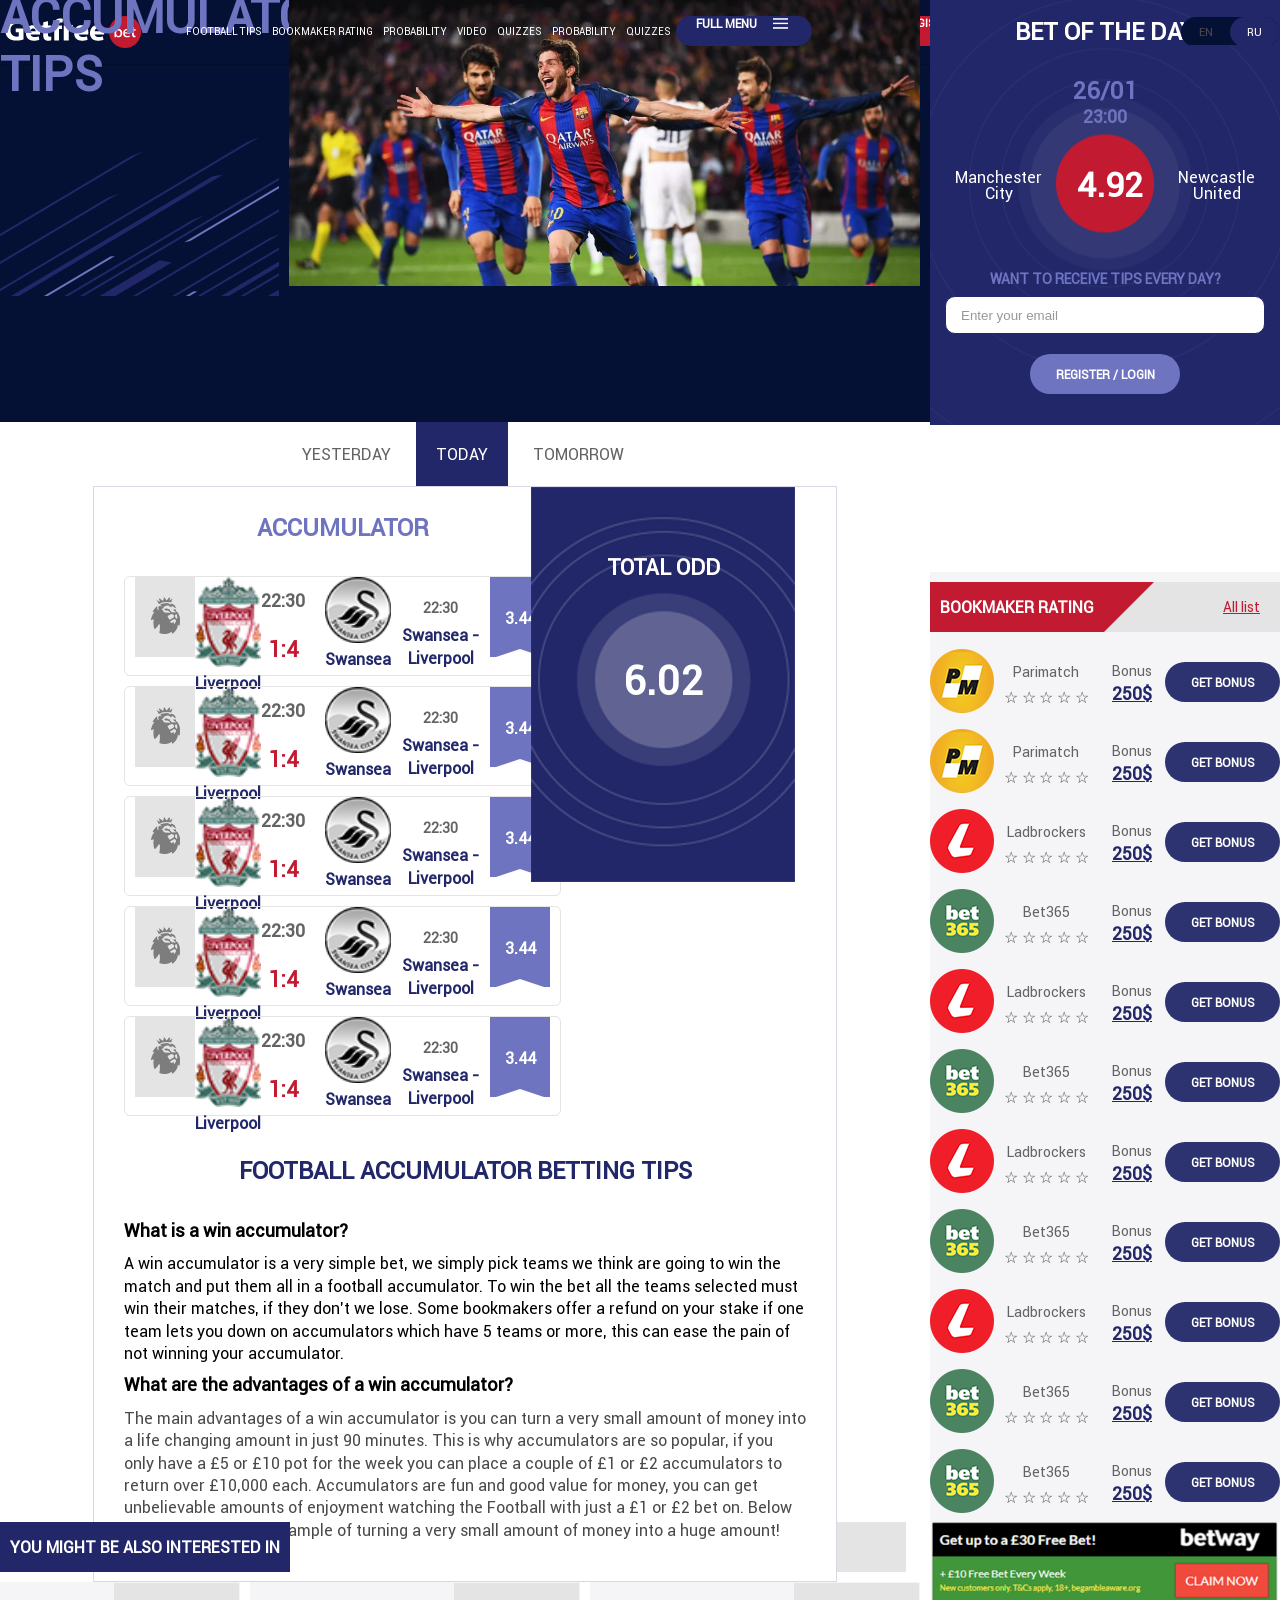
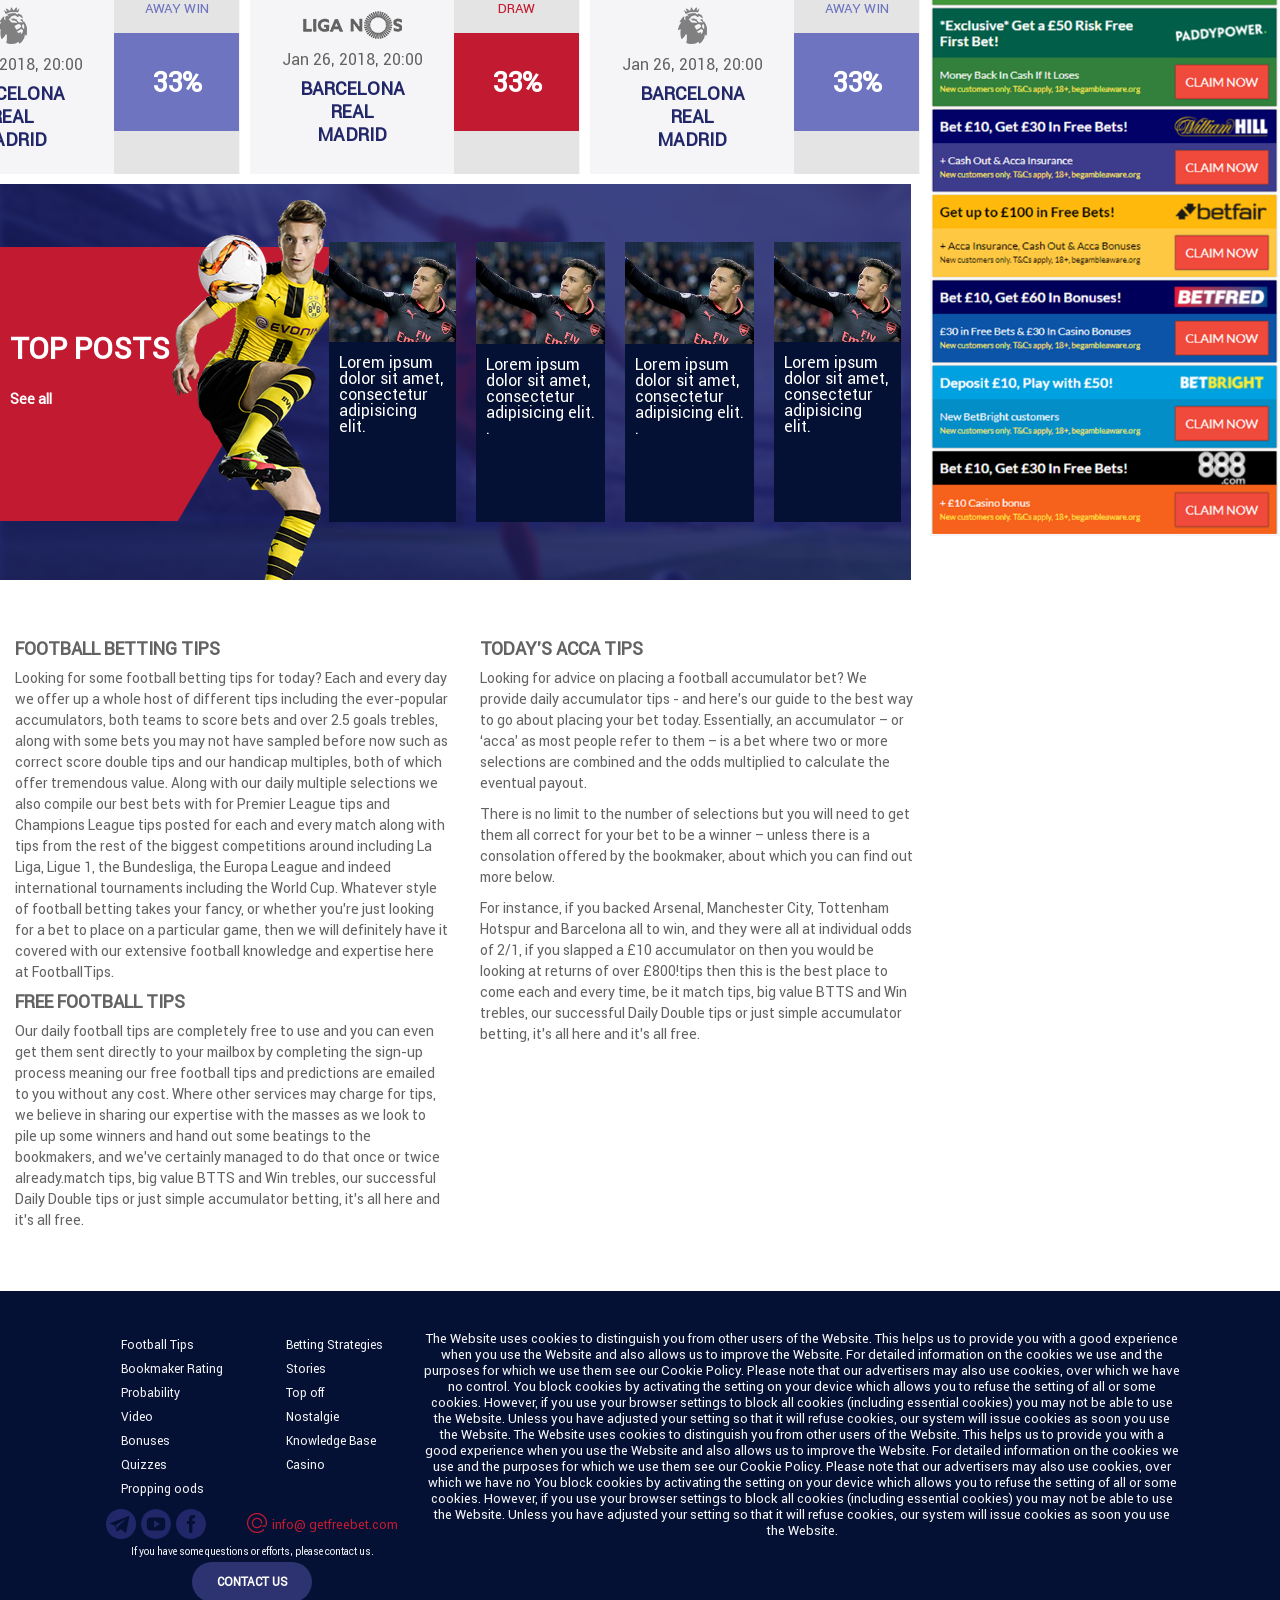
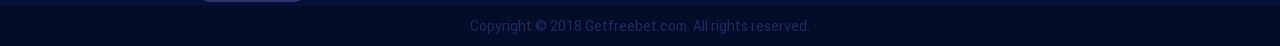
==== commit f3974bb1: "ada asdad" ====
--- a/app/acum.html
+++ b/app/acum.html
@@ -152,14 +152,14 @@
         </div>
 
     </header>
-    <div class="wrbanerprobab">
+    <div class="wrbanerprobab ">
         <div class="banerprobab">
 
             <div class="lbanwr">
-                <div class="wrwrwrwr">
+                <div class="wrwrwrwr newwer">
                     <div class="wrnamepagew">
-                        <div class="namewwer">
-                            <h1>Accumulator
+                        <div class="namewwer newname">
+                            <h1 >Accumulator
                                 tips</h1>
 
                         </div>
@@ -264,14 +264,22 @@
         
                   <div class="tabs " id="tabs">
                       <div>
-                        <div class="weracumpage">
+                          <div  class="wrimgacum wcoo">
+                              <div class="name2">Total odd</div>
+                              <div  class="point2">4.92</div>
+
+                          </div>
+            
+                          <div class="weracumpage acumdel">
                             <div class="topacum">
                                 <div class="leftacum">
-                                    <div class="accumulator">accumulator</div>
+                                    <div class="accumulator acumdel">accumulator</div>
                                     <div class="Roundedacum">
                                         <div class="blocacuma"><div  class="wriconpl2">
                                             <img  src="./img/png/lion.png" alt="">
                                             </div></div>
+                                            
+                                        <div class="dloca acumdel">      
                                         <div class="blocacuma ">
                                             <img class="can" src="./img/country/liverpool-logo.png" alt=""> 
                                             <span class="playtoplay">Liverpool</span>
@@ -284,6 +292,14 @@
                                             <img class="can"  src="./img/country/swansea-city-afc.png" alt=""> 
                                             <span class="playtoplay">Swansea</span>
                                         </div>
+                                    </div>
+                                        <div class="wrspanplay wcoo">
+                                            <span class="time">22:30</span>
+                                            <span class="playtoplay">Swansea  - Liverpool</span>
+
+                                        </div>
+                                        
+                                        
                                         <div class="blocacuma">
                                             <div data-brackets-id="770" class="wrtxtpointl">
                                                 <div class="txtplay">3.44</div>
@@ -293,22 +309,33 @@
                                         </div>
                                     </div>
                                    
+                                  
                                     <div class="Roundedacum">
                                         <div class="blocacuma"><div  class="wriconpl2">
                                             <img  src="./img/png/lion.png" alt="">
                                             </div></div>
-                                        <div class="blocacuma ">
-                                            <img class="can" src="./img/country/liverpool-logo.png" alt=""> 
-                                            <span class="playtoplay">Liverpool</span>
+
+                                        <div class="dloca acumdel">      
+                                            <div class="blocacuma ">
+                                                <img class="can" src="./img/country/liverpool-logo.png" alt=""> 
+                                                <span class="playtoplay">Liverpool</span>
+                                            </div>
+                                            <div class="blocacuma">
+                                                <span class="time2">22:30</span>
+                                                <span class="domat">1:4</span>
+                                            </div>
+                                            <div class="blocacuma">
+                                                <img class="can"  src="./img/country/swansea-city-afc.png" alt=""> 
+                                                <span class="playtoplay">Swansea</span>
+                                            </div>
                                         </div>
-                                        <div class="blocacuma">
-                                            <span class="time2">22:30</span>
-                                            <span class="domat">1:4</span>
+                                        <div class="wrspanplay wcoo">
+                                            <span class="time">22:30</span>
+                                            <span class="playtoplay">Swansea  - Liverpool</span>
+
                                         </div>
-                                        <div class="blocacuma">
-                                            <img class="can"  src="./img/country/swansea-city-afc.png" alt=""> 
-                                            <span class="playtoplay">Swansea</span>
-                                        </div>
+
+
                                         <div class="blocacuma">
                                             <div data-brackets-id="770" class="wrtxtpointl">
                                                 <div class="txtplay">3.44</div>
@@ -322,18 +349,28 @@
                                         <div class="blocacuma"><div  class="wriconpl2">
                                             <img  src="./img/png/lion.png" alt="">
                                             </div></div>
-                                        <div class="blocacuma ">
-                                            <img class="can" src="./img/country/liverpool-logo.png" alt=""> 
-                                            <span class="playtoplay">Liverpool</span>
+
+                                        <div class="dloca acumdel">      
+                                            <div class="blocacuma ">
+                                                <img class="can" src="./img/country/liverpool-logo.png" alt=""> 
+                                                <span class="playtoplay">Liverpool</span>
+                                            </div>
+                                            <div class="blocacuma">
+                                                <span class="time2">22:30</span>
+                                                <span class="domat">1:4</span>
+                                            </div>
+                                            <div class="blocacuma">
+                                                <img class="can"  src="./img/country/swansea-city-afc.png" alt=""> 
+                                                <span class="playtoplay">Swansea</span>
+                                            </div>
                                         </div>
-                                        <div class="blocacuma">
-                                            <span class="time2">22:30</span>
-                                            <span class="domat">1:4</span>
+                                        <div class="wrspanplay wcoo">
+                                            <span class="time">22:30</span>
+                                            <span class="playtoplay">Swansea  - Liverpool</span>
+
                                         </div>
-                                        <div class="blocacuma">
-                                            <img class="can"  src="./img/country/swansea-city-afc.png" alt=""> 
-                                            <span class="playtoplay">Swansea</span>
-                                        </div>
+
+
                                         <div class="blocacuma">
                                             <div data-brackets-id="770" class="wrtxtpointl">
                                                 <div class="txtplay">3.44</div>
@@ -341,24 +378,36 @@
 
                                             </div>
                                         </div>
+
+
+
                                     </div>
-
                                     <div class="Roundedacum">
                                         <div class="blocacuma"><div  class="wriconpl2">
                                             <img  src="./img/png/lion.png" alt="">
                                             </div></div>
-                                        <div class="blocacuma ">
-                                            <img class="can" src="./img/country/liverpool-logo.png" alt=""> 
-                                            <span class="playtoplay">Liverpool</span>
+
+                                        <div class="dloca acumdel">      
+                                            <div class="blocacuma ">
+                                                <img class="can" src="./img/country/liverpool-logo.png" alt=""> 
+                                                <span class="playtoplay">Liverpool</span>
+                                            </div>
+                                            <div class="blocacuma">
+                                                <span class="time2">22:30</span>
+                                                <span class="domat">1:4</span>
+                                            </div>
+                                            <div class="blocacuma">
+                                                <img class="can"  src="./img/country/swansea-city-afc.png" alt=""> 
+                                                <span class="playtoplay">Swansea</span>
+                                            </div>
                                         </div>
-                                        <div class="blocacuma">
-                                            <span class="time2">22:30</span>
-                                            <span class="domat">1:4</span>
+                                        <div class="wrspanplay wcoo">
+                                            <span class="time">22:30</span>
+                                            <span class="playtoplay">Swansea  - Liverpool</span>
+
                                         </div>
-                                        <div class="blocacuma">
-                                            <img class="can"  src="./img/country/swansea-city-afc.png" alt=""> 
-                                            <span class="playtoplay">Swansea</span>
-                                        </div>
+
+
                                         <div class="blocacuma">
                                             <div data-brackets-id="770" class="wrtxtpointl">
                                                 <div class="txtplay">3.44</div>
@@ -366,18 +415,23 @@
 
                                             </div>
                                         </div>
+
+
+
                                     </div>
+                             
 
                                     
                                 </div>
-                                <div class="rthacum">    
+                                <div  class="wrlink2 wcoo"><a  href="#">Load more</a></div>
+                                <div class="rthacum acumdel">    
                          
                                         <div class="name3">Total odd</div>
                                         <div class="point3">6.02</div>
                            
                                 </div>
                             </div>
-                            <div class="bottacum textacum">
+                            <div class="bottacum textacum acumdel">
                                 <div class="footbalacum"> Football Accumulator Betting Tips</div>
                                
 
@@ -393,17 +447,17 @@
                       </div>
                       
                       
-                      
-                      
-                      <div>
-                          <div class="weracumpage">
-                              <div class="topacum">
-                                  <div class="leftacum">
-                                      <div class="accumulator">accumulator</div>
-                                      <div class="Roundedacum">
-                                          <div class="blocacuma"><div  class="wriconpl2">
-                                              <img  src="./img/png/lion.png" alt="">
-                                              </div></div>
+
+                      <div class="weracumpage">
+                          <div class="topacum">
+                              <div class="leftacum">
+                                  <div class="accumulator acumdel">accumulator</div>
+                                  <div class="Roundedacum">
+                                      <div class="blocacuma"><div  class="wriconpl2">
+                                          <img  src="./img/png/lion.png" alt="">
+                                          </div></div>
+
+                                      <div class="dloca acumdel">      
                                           <div class="blocacuma ">
                                               <img class="can" src="./img/country/liverpool-logo.png" alt=""> 
                                               <span class="playtoplay">Liverpool</span>
@@ -416,19 +470,29 @@
                                               <img class="can"  src="./img/country/swansea-city-afc.png" alt=""> 
                                               <span class="playtoplay">Swansea</span>
                                           </div>
-                                          <div class="blocacuma">
-                                              <div data-brackets-id="770" class="wrtxtpointl">
-                                                  <div class="txtplay">3.44</div>
-                                                  <div  id="triangle-up"></div>
-
-                                              </div>
-                                          </div>
-                                      </div>
-
-                                      <div class="Roundedacum">
-                                          <div class="blocacuma"><div  class="wriconpl2">
-                                              <img  src="./img/png/lion.png" alt="">
-                                              </div></div>
+                                      </div>
+                                      <div class="wrspanplay wcoo">
+                                          <span class="time">22:30</span>
+                                          <span class="playtoplay">Swansea  - Liverpool</span>
+
+                                      </div>
+
+
+                                      <div class="blocacuma">
+                                          <div data-brackets-id="770" class="wrtxtpointl">
+                                              <div class="txtplay">3.44</div>
+                                              <div  id="triangle-up"></div>
+
+                                          </div>
+                                      </div>
+                                  </div>
+
+                                  <div class="Roundedacum">
+                                      <div class="blocacuma"><div  class="wriconpl2">
+                                          <img  src="./img/png/lion.png" alt="">
+                                          </div></div>
+
+                                      <div class="dloca acumdel">      
                                           <div class="blocacuma ">
                                               <img class="can" src="./img/country/liverpool-logo.png" alt=""> 
                                               <span class="playtoplay">Liverpool</span>
@@ -441,19 +505,28 @@
                                               <img class="can"  src="./img/country/swansea-city-afc.png" alt=""> 
                                               <span class="playtoplay">Swansea</span>
                                           </div>
-                                          <div class="blocacuma">
-                                              <div data-brackets-id="770" class="wrtxtpointl">
-                                                  <div class="txtplay">3.44</div>
-                                                  <div  id="triangle-up"></div>
-
-                                              </div>
-                                          </div>
-                                      </div>
-
-                                      <div class="Roundedacum">
-                                          <div class="blocacuma"><div  class="wriconpl2">
-                                              <img  src="./img/png/lion.png" alt="">
-                                              </div></div>
+                                      </div>
+                                      <div class="wrspanplay wcoo">
+                                          <span class="time">22:30</span>
+                                          <span class="playtoplay">Swansea  - Liverpool</span>
+
+                                      </div>
+
+
+                                      <div class="blocacuma">
+                                          <div data-brackets-id="770" class="wrtxtpointl">
+                                              <div class="txtplay">3.44</div>
+                                              <div  id="triangle-up"></div>
+
+                                          </div>
+                                      </div>
+                                  </div>
+                                  <div class="Roundedacum">
+                                      <div class="blocacuma"><div  class="wriconpl2">
+                                          <img  src="./img/png/lion.png" alt="">
+                                          </div></div>
+
+                                      <div class="dloca acumdel">      
                                           <div class="blocacuma ">
                                               <img class="can" src="./img/country/liverpool-logo.png" alt=""> 
                                               <span class="playtoplay">Liverpool</span>
@@ -466,19 +539,29 @@
                                               <img class="can"  src="./img/country/swansea-city-afc.png" alt=""> 
                                               <span class="playtoplay">Swansea</span>
                                           </div>
-                                          <div class="blocacuma">
-                                              <div data-brackets-id="770" class="wrtxtpointl">
-                                                  <div class="txtplay">3.44</div>
-                                                  <div  id="triangle-up"></div>
-
-                                              </div>
-                                          </div>
-                                      </div>
-
-                                      <div class="Roundedacum">
-                                          <div class="blocacuma"><div  class="wriconpl2">
-                                              <img  src="./img/png/lion.png" alt="">
-                                              </div></div>
+                                      </div>
+                                      <div class="wrspanplay wcoo">
+                                          <span class="time">22:30</span>
+                                          <span class="playtoplay">Swansea  - Liverpool</span>
+
+                                      </div>
+
+
+                                      <div class="blocacuma">
+                                          <div data-brackets-id="770" class="wrtxtpointl">
+                                              <div class="txtplay">3.44</div>
+                                              <div  id="triangle-up"></div>
+
+                                          </div>
+                                      </div>
+                                  </div>
+
+                                  <div class="Roundedacum">
+                                      <div class="blocacuma"><div  class="wriconpl2">
+                                          <img  src="./img/png/lion.png" alt="">
+                                          </div></div>
+
+                                      <div class="dloca acumdel">      
                                           <div class="blocacuma ">
                                               <img class="can" src="./img/country/liverpool-logo.png" alt=""> 
                                               <span class="playtoplay">Liverpool</span>
@@ -491,19 +574,32 @@
                                               <img class="can"  src="./img/country/swansea-city-afc.png" alt=""> 
                                               <span class="playtoplay">Swansea</span>
                                           </div>
-                                          <div class="blocacuma">
-                                              <div data-brackets-id="770" class="wrtxtpointl">
-                                                  <div class="txtplay">3.44</div>
-                                                  <div  id="triangle-up"></div>
-
-                                              </div>
-                                          </div>
-                                      </div>
-
-                                      <div class="Roundedacum">
-                                          <div class="blocacuma"><div  class="wriconpl2">
-                                              <img  src="./img/png/lion.png" alt="">
-                                              </div></div>
+                                      </div>
+                                      <div class="wrspanplay wcoo">
+                                          <span class="time">22:30</span>
+                                          <span class="playtoplay">Swansea  - Liverpool</span>
+
+                                      </div>
+
+
+                                      <div class="blocacuma">
+                                          <div data-brackets-id="770" class="wrtxtpointl">
+                                              <div class="txtplay">3.44</div>
+                                              <div  id="triangle-up"></div>
+
+                                          </div>
+                                      </div>
+
+
+
+                                  </div>
+                
+                                  <div class="Roundedacum">
+                                      <div class="blocacuma"><div  class="wriconpl2">
+                                          <img  src="./img/png/lion.png" alt="">
+                                          </div></div>
+
+                                      <div class="dloca acumdel">      
                                           <div class="blocacuma ">
                                               <img class="can" src="./img/country/liverpool-logo.png" alt=""> 
                                               <span class="playtoplay">Liverpool</span>
@@ -516,25 +612,38 @@
                                               <img class="can"  src="./img/country/swansea-city-afc.png" alt=""> 
                                               <span class="playtoplay">Swansea</span>
                                           </div>
-                                          <div class="blocacuma">
-                                              <div data-brackets-id="770" class="wrtxtpointl">
-                                                  <div class="txtplay">3.44</div>
-                                                  <div  id="triangle-up"></div>
-
-                                              </div>
-                                          </div>
-                                      </div>
+                                      </div>
+                                      <div class="wrspanplay wcoo">
+                                          <span class="time">22:30</span>
+                                          <span class="playtoplay">Swansea  - Liverpool</span>
+
+                                      </div>
+
+
+                                      <div class="blocacuma">
+                                          <div data-brackets-id="770" class="wrtxtpointl">
+                                              <div class="txtplay">3.44</div>
+                                              <div  id="triangle-up"></div>
+
+                                          </div>
+                                      </div>
+
 
 
                                   </div>
-                                  <div class="rthacum">    
-
-                                      <div class="name3">Total odd</div>
-                                      <div class="point3">4.32</div>
-
-                                  </div>
+
+
                               </div>
-                              <div class="bottacum textacum">
+                              <div  class="wrlink2 wcoo"><a  href="#">Load more</a></div>
+                              <div class="rthacum acumdel">    
+
+                                  <div class="name3">Total odd</div>
+                                  <div class="point3">6.02</div>
+
+                              </div>
+                          </div>
+                          <div class="bottacum textacum acumdel">
+                             
                                   <div class="footbalacum"> Football Accumulator Betting Tips</div>
 
 
@@ -548,21 +657,19 @@
 
 
                               </div>
-                          </div>
-
-
-
                       </div>
                       
-                      <div>
-                          <div class="weracumpage">
-                              <div class="topacum">
-                                  <div class="leftacum">
-                                      <div class="accumulator">accumulator</div>
-                                      <div class="Roundedacum">
-                                          <div class="blocacuma"><div  class="wriconpl2">
-                                              <img  src="./img/png/lion.png" alt="">
-                                              </div></div>
+
+                      <div class="weracumpage acumdel">
+                          <div class="topacum">
+                              <div class="leftacum">
+                                  <div class="accumulator acumdel">accumulator</div>
+                                  <div class="Roundedacum">
+                                      <div class="blocacuma"><div  class="wriconpl2">
+                                          <img  src="./img/png/lion.png" alt="">
+                                          </div></div>
+
+                                      <div class="dloca acumdel">      
                                           <div class="blocacuma ">
                                               <img class="can" src="./img/country/liverpool-logo.png" alt=""> 
                                               <span class="playtoplay">Liverpool</span>
@@ -575,19 +682,29 @@
                                               <img class="can"  src="./img/country/swansea-city-afc.png" alt=""> 
                                               <span class="playtoplay">Swansea</span>
                                           </div>
-                                          <div class="blocacuma">
-                                              <div data-brackets-id="770" class="wrtxtpointl">
-                                                  <div class="txtplay">3.44</div>
-                                                  <div  id="triangle-up"></div>
-
-                                              </div>
-                                          </div>
-                                      </div>
-
-                                      <div class="Roundedacum">
-                                          <div class="blocacuma"><div  class="wriconpl2">
-                                              <img  src="./img/png/lion.png" alt="">
-                                              </div></div>
+                                      </div>
+                                      <div class="wrspanplay wcoo">
+                                          <span class="time">22:30</span>
+                                          <span class="playtoplay">Swansea  - Liverpool</span>
+
+                                      </div>
+
+
+                                      <div class="blocacuma">
+                                          <div data-brackets-id="770" class="wrtxtpointl">
+                                              <div class="txtplay">3.44</div>
+                                              <div  id="triangle-up"></div>
+
+                                          </div>
+                                      </div>
+                                  </div>
+
+                                  <div class="Roundedacum">
+                                      <div class="blocacuma"><div  class="wriconpl2">
+                                          <img  src="./img/png/lion.png" alt="">
+                                          </div></div>
+
+                                      <div class="dloca acumdel">      
                                           <div class="blocacuma ">
                                               <img class="can" src="./img/country/liverpool-logo.png" alt=""> 
                                               <span class="playtoplay">Liverpool</span>
@@ -600,49 +717,225 @@
                                               <img class="can"  src="./img/country/swansea-city-afc.png" alt=""> 
                                               <span class="playtoplay">Swansea</span>
                                           </div>
-                                          <div class="blocacuma">
-                                              <div data-brackets-id="770" class="wrtxtpointl">
-                                                  <div class="txtplay">3.44</div>
-                                                  <div  id="triangle-up"></div>
-
-                                              </div>
-                                          </div>
-                                      </div>
-
-                            
-
-
+                                      </div>
+                                      <div class="wrspanplay wcoo">
+                                          <span class="time">22:30</span>
+                                          <span class="playtoplay">Swansea  - Liverpool</span>
+
+                                      </div>
+
+
+                                      <div class="blocacuma">
+                                          <div data-brackets-id="770" class="wrtxtpointl">
+                                              <div class="txtplay">3.44</div>
+                                              <div  id="triangle-up"></div>
+
+                                          </div>
+                                      </div>
                                   </div>
-                                  <div class="rthacum">    
-
-                                      <div class="name3">Total odd</div>
-                                      <div class="point3">4.92</div>
-
+                                  <div class="Roundedacum">
+                                      <div class="blocacuma"><div  class="wriconpl2">
+                                          <img  src="./img/png/lion.png" alt="">
+                                          </div></div>
+
+                                      <div class="dloca acumdel">      
+                                          <div class="blocacuma ">
+                                              <img class="can" src="./img/country/liverpool-logo.png" alt=""> 
+                                              <span class="playtoplay">Liverpool</span>
+                                          </div>
+                                          <div class="blocacuma">
+                                              <span class="time2">22:30</span>
+                                              <span class="domat">1:4</span>
+                                          </div>
+                                          <div class="blocacuma">
+                                              <img class="can"  src="./img/country/swansea-city-afc.png" alt=""> 
+                                              <span class="playtoplay">Swansea</span>
+                                          </div>
+                                      </div>
+                                      <div class="wrspanplay wcoo">
+                                          <span class="time">22:30</span>
+                                          <span class="playtoplay">Swansea  - Liverpool</span>
+
+                                      </div>
+
+
+                                      <div class="blocacuma">
+                                          <div data-brackets-id="770" class="wrtxtpointl">
+                                              <div class="txtplay">3.44</div>
+                                              <div  id="triangle-up"></div>
+
+                                          </div>
+                                      </div>
                                   </div>
+
+                                  <div class="Roundedacum">
+                                      <div class="blocacuma"><div  class="wriconpl2">
+                                          <img  src="./img/png/lion.png" alt="">
+                                          </div></div>
+
+                                      <div class="dloca acumdel">      
+                                          <div class="blocacuma ">
+                                              <img class="can" src="./img/country/liverpool-logo.png" alt=""> 
+                                              <span class="playtoplay">Liverpool</span>
+                                          </div>
+                                          <div class="blocacuma">
+                                              <span class="time2">22:30</span>
+                                              <span class="domat">1:4</span>
+                                          </div>
+                                          <div class="blocacuma">
+                                              <img class="can"  src="./img/country/swansea-city-afc.png" alt=""> 
+                                              <span class="playtoplay">Swansea</span>
+                                          </div>
+                                      </div>
+                                      <div class="wrspanplay wcoo">
+                                          <span class="time">22:30</span>
+                                          <span class="playtoplay">Swansea  - Liverpool</span>
+
+                                      </div>
+
+
+                                      <div class="blocacuma">
+                                          <div data-brackets-id="770" class="wrtxtpointl">
+                                              <div class="txtplay">3.44</div>
+                                              <div  id="triangle-up"></div>
+
+                                          </div>
+                                      </div>
+
+
+
+                                  </div>
+                                  <div class="Roundedacum">
+                                      <div class="blocacuma"><div  class="wriconpl2">
+                                          <img  src="./img/png/lion.png" alt="">
+                                          </div></div>
+
+                                      <div class="dloca acumdel">      
+                                          <div class="blocacuma ">
+                                              <img class="can" src="./img/country/liverpool-logo.png" alt=""> 
+                                              <span class="playtoplay">Liverpool</span>
+                                          </div>
+                                          <div class="blocacuma">
+                                              <span class="time2">22:30</span>
+                                              <span class="domat">1:4</span>
+                                          </div>
+                                          <div class="blocacuma">
+                                              <img class="can"  src="./img/country/swansea-city-afc.png" alt=""> 
+                                              <span class="playtoplay">Swansea</span>
+                                          </div>
+                                      </div>
+                                      <div class="wrspanplay wcoo">
+                                          <span class="time">22:30</span>
+                                          <span class="playtoplay">Swansea  - Liverpool</span>
+
+                                      </div>
+
+
+                                      <div class="blocacuma">
+                                          <div data-brackets-id="770" class="wrtxtpointl">
+                                              <div class="txtplay">3.44</div>
+                                              <div  id="triangle-up"></div>
+
+                                          </div>
+                                      </div>
+
+
+
+                                  </div>
+                                  <div class="Roundedacum">
+                                      <div class="blocacuma"><div  class="wriconpl2">
+                                          <img  src="./img/png/lion.png" alt="">
+                                          </div></div>
+
+                                      <div class="dloca acumdel">      
+                                          <div class="blocacuma ">
+                                              <img class="can" src="./img/country/liverpool-logo.png" alt=""> 
+                                              <span class="playtoplay">Liverpool</span>
+                                          </div>
+                                          <div class="blocacuma">
+                                              <span class="time2">22:30</span>
+                                              <span class="domat">1:4</span>
+                                          </div>
+                                          <div class="blocacuma">
+                                              <img class="can"  src="./img/country/swansea-city-afc.png" alt=""> 
+                                              <span class="playtoplay">Swansea</span>
+                                          </div>
+                                      </div>
+                                      <div class="wrspanplay wcoo">
+                                          <span class="time">22:30</span>
+                                          <span class="playtoplay">Swansea  - Liverpool</span>
+
+                                      </div>
+
+
+                                      <div class="blocacuma">
+                                          <div data-brackets-id="770" class="wrtxtpointl">
+                                              <div class="txtplay">3.44</div>
+                                              <div  id="triangle-up"></div>
+
+                                          </div>
+                                      </div>
+
+
+
+                                  </div>
+                                  <div class="Roundedacum">
+                                      <div class="blocacuma"><div  class="wriconpl2">
+                                          <img  src="./img/png/lion.png" alt="">
+                                          </div></div>
+
+                                      <div class="dloca acumdel">      
+                                          <div class="blocacuma ">
+                                              <img class="can" src="./img/country/liverpool-logo.png" alt=""> 
+                                              <span class="playtoplay">Liverpool</span>
+                                          </div>
+                                          <div class="blocacuma">
+                                              <span class="time2">22:30</span>
+                                              <span class="domat">1:4</span>
+                                          </div>
+                                          <div class="blocacuma">
+                                              <img class="can"  src="./img/country/swansea-city-afc.png" alt=""> 
+                                              <span class="playtoplay">Swansea</span>
+                                          </div>
+                                      </div>
+                                      <div class="wrspanplay wcoo">
+                                          <span class="time">22:30</span>
+                                          <span class="playtoplay">Swansea  - Liverpool</span>
+
+                                      </div>
+
+
+                                      <div class="blocacuma">
+                                          <div data-brackets-id="770" class="wrtxtpointl">
+                                              <div class="txtplay">3.44</div>
+                                              <div  id="triangle-up"></div>
+
+                                          </div>
+                                      </div>
+
+
+
+                                  </div>
+
+
                               </div>
-                              <div class="bottacum textacum">
-                                  <div class="footbalacum"> Football Accumulator Betting Tips</div>
-
-
-                                  <h1>What is a win accumulator?</h1>
-                                  <p>  A win accumulator is a very simple bet, we simply pick teams we think are going to win the match and put them all in a football accumulator. To win the bet all the teams selected must win their matches, if they don’t we lose. Some bookmakers offer a refund on your stake if one team lets you down on accumulators which have 5 teams or more, this can ease the pain of not winning your accumulator.</p>
-
-
-                                  <h1> What are the advantages of a win accumulator?</h1>
-
-                                  The main advantages of a win accumulator is you can turn a very small amount of money into a life changing amount in just 90 minutes. This is why accumulators are so popular, if you only have a £5 or £10 pot for the week  you can place a couple of £1 or £2 accumulators to return over £10,000 each. Accumulators are fun and good value for money, you can get unbelievable amounts of enjoyment watching the Football with just a £1 or £2 bet on. Below you can see a great example of turning a very small amount of money into a huge amount!
-                                  
-                                  <h1> What are the advantages of a win accumulator?</h1>
-
-                                  The main advantages of a win accumulator is you can turn a very small amount of money into a life changing amount in just 90 minutes. This is why accumulators are so popular, if you only have a £5 or £10 pot for the week  you can place a couple of £1 or £2 accumulators to return over £10,000 each. Accumulators are fun and good value for money, you can get unbelievable amounts of enjoyment watching the Football with just a £1 or £2 bet on. Below you can see a great example of turning a very small amount of money into a huge amount!
-
-
+                              <div  class="wrlink2 wcoo"><a  href="#">Load more</a></div>
+                              <div class="rthacum acumdel">    
+
+                                  <div class="name3">Total odd</div>
+                                  <div class="point3">6.02</div>
 
                               </div>
                           </div>
-
-
-
+                          <div class="bottacum textacum acumdel">
+                              <div class="footbalacum"> Football Accumulator Betting Tips</div>
+
+
+                              <h1>What is a win accumulator?</h1>
+                              <p>  A win accumulator is a very simple bet, we simply pick teams we think are going to win the match and put them all in a football accumulator. To win the bet all the teams selected must win their matches, if they don’t we lose. Some bookmakers offer a refund on your stake if one team lets you down on accumulators which have 5 teams or more, this can ease the pain of not winning your accumulator.</p>
+
+
+                          </div>
                       </div>
                       
             
--- a/app/css/style.css
+++ b/app/css/style.css
@@ -0,0 +1,4186 @@
+@font-face {
+    font-family: "Roboto-Regular";
+    src: url("../fonts/Roboto/Roboto-Regular.ttf") format("truetype");
+    font-weight: 300;
+    font-style: normal;
+}
+
+
+/*
+@font-face {
+font-family: "OpenSans";
+src: url("../fonts/Open_Sans/OpenSans-Bold.ttf") format("truetype");
+font-weight: 700;
+font-style: normal;
+}
+
+@font-face {
+font-family: "OpenSans";
+src: url("../fonts/Open_Sans/OpenSans.ttf") format("truetype");
+font-weight: 400;
+font-style: normal;
+}
+*/
+
+body {
+    margin: 0;
+    font-size: 16px;
+    transition: 0.3s;
+    position: relative;
+    overflow-x: hidden;
+    overflow-y: auto;
+    font-weight: 400;
+    font-family: "Roboto-Regular";
+}
+
+* {
+    box-sizing: border-box;
+}
+
+a {
+    display: inline-block;
+}
+
+h1,
+h2,
+h3,
+h4,
+h5,
+h6 {
+    margin: 0;
+    font-weight: 400;
+}
+
+div {
+    color: #4a4a4a;
+}
+
+.btn {
+    text-decoration: none;
+    text-transform: uppercase;
+    background: linear-gradient(158deg, #ff3345 0%, #cb0120 100%);
+    color: #fff;
+    outline: none;
+    border: none;
+    height: 49px;
+    line-height: 49px;
+    text-align: center;
+    font-family: "RobotoLight", sans-serif;
+    font-size: 10px;
+    cursor: pointer;
+    transition: 0.2s;
+    padding: 0 30px;
+    border-radius: 28px;
+    display: inline-block;
+    width: 214px;
+    box-shadow: 0 0 50px rgba(255, 51, 69, 0);
+}
+
+.btn:hover,
+.btn:focus,
+.btn:active {
+    box-shadow: 0 0 50px rgba(255, 51, 69, 0.6);
+}
+
+table {
+    width: 100%;
+}
+
+table,
+tr,
+td,
+th {
+    transition: 0.1s;
+    border-collapse: collapse;
+    border: none;
+}
+
+ul {
+    list-style-type: none;
+    margin: 0;
+    padding: 0;
+}
+
+ul li {
+    margin: 0;
+    padding: 0;
+}
+
+.img {
+    background-position: center;
+    background-repeat: no-repeat;
+}
+
+.input {
+    width: 100%;
+    border: none;
+    border-bottom: 3px solid #d8d8d8;
+    text-align: center;
+    line-height: 30px;
+    letter-spacing: 3px;
+    font-family: "Roboto", sans-serif;
+    font-size: 14px;
+    color: #979797;
+}
+
+.input:focus {
+    outline: none;
+}
+
+.textarea {
+    width: 100%;
+    border-bottom-right-radius: 20px;
+    border: 2px solid #979797;
+    height: 300px;
+    margin-top: 85px;
+    resize: none;
+    padding: 15px 25px;
+    color: #979797;
+    letter-spacing: 2px;
+    font-size: 12px;
+    font-family: "Roboto", sans-serif;
+    line-height: 1.5;
+}
+
+.textarea:focus {
+    outline: none;
+}
+
+::-webkit-input-placeholder {
+    color: #979797;
+}
+
+::-moz-placeholder {
+    color: #979797;
+}
+
+
+/* Firefox 19+ */
+
+:-moz-placeholder {
+    color: #979797;
+}
+
+
+/* Firefox 18- */
+
+:-ms-input-placeholder {
+    color: #979797;
+}
+
+:focus::-webkit-input-placeholder {
+    color: transparent
+}
+
+:focus::-moz-placeholder {
+    color: transparent
+}
+
+:focus:-moz-placeholder {
+    color: transparent
+}
+
+:focus:-ms-input-placeholder {
+    color: transparent
+}
+
+.toggle-mnu {
+    display: none;
+    width: 28px;
+    height: 28px;
+    margin-top: 9px;
+    position: absolute;
+    right: 17px;
+    top: 17px;
+}
+
+.toggle-mnu span:after,
+.toggle-mnu span:before {
+    content: "";
+    position: absolute;
+    left: 0;
+    top: 9px;
+}
+
+.toggle-mnu span:after {
+    top: 18px
+}
+
+.toggle-mnu span {
+    position: relative;
+    display: block
+}
+
+.toggle-mnu span,
+.toggle-mnu span:after,
+.toggle-mnu span:before {
+    width: 100%;
+    height: 2px;
+    background-color: #000;
+    transition: all 0.3s;
+    backface-visibility: hidden;
+    border-radius: 2px;
+}
+
+.toggle-mnu.on span {
+    background-color: transparent;
+}
+
+.toggle-mnu.on span:before {
+    transform: rotate(45deg) translate(-1px, 0px);
+}
+
+.toggle-mnu.on span:after {
+    transform: rotate(-45deg) translate(6px, -7px);
+}
+
+.container {
+    width: 100%;
+    max-width: 1170px;
+    padding: 0 15px;
+    margin: 0 auto;
+}
+
+.flex {
+    display: -webkit-flex;
+    display: -moz-flex;
+    display: -ms-flex;
+    display: -o-flex;
+    display: flex;
+    -webkit-flex-wrap: wrap;
+    -moz-flex-wrap: wrap;
+    -ms-flex-wrap: wrap;
+    -o-flex-wrap: wrap;
+    flex-wrap: wrap;
+}
+
+
+/*********gv*************/
+
+.wrheadline {
+    width: 100%;
+    height: 60px;
+    background-color: #272b34;
+    font-family: "Helvetica";
+    position: relative;
+}
+
+.headline {
+    width: 100%;
+    height: 20px;
+    margin: 10px 0px;
+    position: absolute;
+}
+
+header {
+    width: 100%;
+    height: 65px;
+    background-color: #051134;
+    display: block;
+    box-shadow: 0px 1px 6px 0 rgba(0, 0, 0, 0.34);
+}
+
+.wrapper {
+    margin: 0 auto;
+    max-width: 1890px;
+    height: 64px;
+    /*    border: 1px solid red;*/
+    display: -webkit-flex;
+    display: -moz-flex;
+    display: -ms-flex;
+    display: -o-flex;
+    display: flex;
+    -webkit-flex-wrap: wrap;
+    -moz-flex-wrap: wrap;
+    -ms-flex-wrap: wrap;
+    -o-flex-wrap: wrap;
+    flex-wrap: wrap;
+    flex-direction: row;
+    justify-content: space-between;
+    box-shadow: 0px 1px 6px 0 rgba(0, 0, 0, 0.34);
+}
+
+.logo {
+    background-image: url(../img/logo/logof.png);
+    margin: 16px 5px;
+    width: 136px;
+    height: 32px;
+    /*    border: 1px solid red;*/
+}
+
+.navbar {
+    position: relative;
+    width: auto;
+    margin: 16px 0px;
+    font-family: "Roboto-Regular";
+}
+
+.navbar a {
+    float: left;
+    font-size: 12px;
+    color: white;
+    text-align: center;
+    padding: 0px 10px;
+    text-decoration: none;
+    line-height: 31px;
+    font-weight: 800;
+    text-transform: uppercase;
+    cursor: pointer;
+}
+
+
+.dropdown-content a {
+    float: left;
+    font-size: 12px;
+    color: white;
+    text-align: center;
+    padding: 0px 10px;
+    text-decoration: none;
+    line-height: 30px;
+    font-weight: 400;
+    text-transform: uppercase;
+    cursor: pointer;
+}
+
+.dropdown {
+    float: left;
+    overflow: hidden;
+}
+
+.dropdown .dropbtn {
+    width: 136px;
+    height: 30px;
+    background: #222769;
+    border-radius: 15px;
+    text-transform: uppercase;
+    cursor: pointer;
+    font-size: 12px;
+    /* line-height: 62px; */
+    font-weight: 800;
+    border: none;
+    outline: none;
+    color: white;
+    padding: 0px 18px;
+    /* background-color: inherit; */
+    font-family: inherit;
+    margin: 0;
+    display: flex;
+    flex-direction: row;
+    justify-content: center;
+}
+
+.navbar a:hover {
+    color: #c21a31;
+    font-weight: 800;
+}
+
+
+/*.dropdown:active .dropbtn,
+.dropbtn:focus {
+    color: #ffffff;
+    font-weight: 800;
+    border-radius: 15px 15px 0px 0px;
+} */
+
+.dropdown-content {
+    width: auto;
+    display: none;
+    position: absolute;
+    background-color: #222769;
+    min-width: 690px;
+    height: 50px;
+    z-index: 1;
+    top: 0px;
+    right: 0;
+    top: 30px;
+    /* display: flex; */
+    justify-content: center;
+    padding: 10px;
+    /* margin: 0 auto; */
+}
+
+.dropdown-content a {
+    color: #f5f5f7;
+    font-size: 10px;
+}
+
+.dropdown-content a:hover {
+    color: #c21a31;
+    font-weight: 800;
+}
+
+.show {
+    display: block;
+}
+
+.fa {
+    background-image: url(../img/png/menu.png);
+    margin: 0px 4px 0px 16px;
+    width: 15px;
+    height: 14px;
+    background-size: cover;
+}
+
+.wrlog {
+    height: 32px;
+    margin: 16px 0px;
+    display: flex;
+    flex-direction: row;
+}
+
+.logbtn {
+    padding: 0 5px;
+    /* width: 133px; */
+    height: 30px;
+    background: #c21a31;
+    border-radius: 20px;
+    text-transform: uppercase;
+    cursor: pointer;
+    font-size: 11px;
+    /* line-height: 62px; */
+    font-weight: 800;
+    border: none;
+    outline: none;
+    color: white;
+    padding: 0px 30px;
+    /* background-color: inherit; */
+    font-family: inherit;
+    margin: 0px 7px;
+    display: flex;
+    flex-direction: row;
+}
+
+.logbtn:hover {
+
+    -webkit-box-shadow: inset 1px 1px 33px -8px rgba(0, 0, 0, 0.9);
+    -moz-box-shadow: inset 1px 1px 33px -8px rgba(0, 0, 0, 0.9);
+    box-shadow: inset 1px 1px 33px -8px rgba(0, 0, 0, 0.9);
+}
+
+.getbtn {
+    text-align: center;
+    padding: 0 5px;
+    width: 150px;
+    height: 40px;
+    background: #c21a31;
+    border-radius: 15px;
+    text-transform: uppercase;
+    cursor: pointer;
+    font-size: 12px;
+    /* line-height: 62px; */
+    font-weight: 800;
+    border: none;
+    outline: none;
+    color: white;
+    /* padding: 0px 30px; */
+    /* background-color: inherit; */
+    font-family: inherit;
+    margin: 40px 0px;
+    /* display: flex; */
+    /* flex-direction: row; */
+    text-align: center;
+}
+
+.getbtn:hover {
+  
+    -webkit-box-shadow: inset 1px 1px 33px -8px rgba(0, 0, 0, 0.9);
+    -moz-box-shadow: inset 1px 1px 33px -8px rgba(0, 0, 0, 0.9);
+    box-shadow: inset 1px 1px 33px -8px rgba(0, 0, 0, 0.9);
+}
+
+
+/*
+
+
+search { 
+    width: 180px;
+    margin:3px; 
+    background: url('search.png') no-repeat 8px 6px; 
+}
+.rounded { 
+    border-radius:15px; 
+    -moz-border-radius:15px; 
+    -webkit-border-radius:15px; 
+}
+.wrsearch{
+    width: 100px;
+    height: 30px;
+    border: 1px solid #222769;
+    border-radius: 20px;
+}*/
+
+.wrforma {
+    display: flex;
+}
+
+#submit {
+    background-color: #222769;
+    display: flex;
+    background-image: url(../img/search-copy.png);
+    /* padding: 5px; */
+    background-position: center;
+    background-size: auto;
+    background-repeat: no-repeat;
+    display: flex;
+    width: 44px;
+    height: 29px;
+    border-radius: 20px;
+    border: none;
+    justify-content: center;
+    text-align: center;
+    cursor: pointer;
+    border: 1px solid #222769;
+}
+
+#search {
+    display: block;
+    width: calc(100% - 45px);
+    height: 25px;
+    margin: 2px;
+    border: none;
+    border-radius: 20px 0px 0px 20px;
+    padding-left: 10px;
+    background: none;
+    color: #fff;
+}
+
+#submit:hover {
+    background-color: #6e74bf;
+    border: 1px solid #222769;
+}
+
+.wrsh {
+    margin: 0px 30px;
+    display: flex;
+    flex-direction: row;
+    width: 180px;
+    height: 30px;
+    border: 1px solid #222769;
+    border-radius: 20px;
+}
+
+input,
+textarea {
+    outline: none;
+}
+
+input:active,
+textarea:active {
+    outline: none;
+}
+
+:focus {
+    outline: none;
+}
+
+textarea {
+    resize: none;
+}
+
+textarea {
+    resize: vertical;
+}
+
+textarea {
+    resize: horizontal;
+}
+
+.getbtn2 {
+    text-align: center;
+    padding: 0 5px;
+    width: 150px;
+    height: 40px;
+    background: #c21a31;
+    border-radius: 20px;
+    text-transform: uppercase;
+    cursor: pointer;
+    font-size: 12px;
+    /* line-height: 62px; */
+    font-weight: 800;
+    border: none;
+    outline: none;
+    color: white;
+    /* padding: 0px 30px; */
+    /* background-color: inherit; */
+    font-family: inherit;
+    margin: 45px 20px;
+    /* display: flex; */
+    /* flex-direction: row; */
+    text-align: center;
+}
+
+.getbtn2:hover {
+   
+    -webkit-box-shadow: inset 1px 1px 33px -8px rgba(0, 0, 0, 0.9);
+    -moz-box-shadow: inset 1px 1px 33px -8px rgba(0, 0, 0, 0.9);
+    box-shadow: inset 1px 1px 33px -8px rgba(0, 0, 0, 0.9);
+}
+
+.search {
+    border: 1px solid #D4D4D4 !important;
+    -webkit-border-top-left-radius: 3px !important;
+    -webkit-border-bottom-left-radius: 3px !important;
+    -moz-border-radius-topleft: 3px !important;
+    -moz-border-radius-bottomleft: 3px !important;
+    border-top-left-radius: 3px !important;
+    border-bottom-left-radius: 3px !important;
+    background: #EEEEEE !important;
+    -webkit-border-top-right-radius: 0px !important;
+    -webkit-border-bottom-right-radius: 0px !important;
+    -moz-border-radius-topright: 0px !important;
+    -moz-border-radius-bottomright: 0px !important;
+    border-top-right-radius: 0px !important;
+    border-bottom-right-radius: 0px !important;
+    color: #9A9A9A !important;
+    width: 200px;
+    height: 26px !important;
+    padding-left: 5px !important;
+    padding: 0;
+    margin: 0 !important;
+    -webkit-box-sizing: border-box;
+    -moz-box-sizing: border-box;
+    box-sizing: border-box;
+}
+
+.searchbu {
+    width: 31px !important;
+    height: 26px !important;
+    border: none !important;
+    cursor: pointer !important;
+    position: absolute !important;
+    margin-left: -10px;
+    -webkit-border-radius: 0px !important;
+    -moz-border-radius: 0px !important;
+    border-radius: 0px !important;
+}
+
+.search,
+input[type="text"]:focus {
+    outline: none;
+}
+
+
+/*
+.logsoci
+    opacity: 0.35;
+    cursor: pointer;
+    margin: 0px 2px;
+
+.logsoci:hover{
+    opacity: 1;
+    cursor: pointer;
+    transition: 1s;
+}
+*/
+
+.wrtelega {
+    background-image: url(../img/png/t.png);
+    height: 30px;
+    width: 30px;
+    background-size: cover;
+    background-repeat: no-repeat;
+    transform: 1s;
+    margin-right: 5px;
+}
+
+.wrtelega:hover {
+    background-image: url(../img/png/ta.png);
+    height: 30px;
+    width: 30px;
+    background-size: cover;
+    background-repeat: no-repeat;
+    transform: 1s;
+}
+
+.wryou {
+    background-image: url(../img/png/y.png);
+    height: 30px;
+    width: 30px;
+    background-size: cover;
+    background-repeat: no-repeat;
+    transform: 1s;
+    margin-right: 5px;
+}
+
+.wryou:hover {
+    background-image: url(../img/png/ya.png);
+    height: 30px;
+    width: 30px;
+    background-size: cover;
+    background-repeat: no-repeat;
+    transform: 1s;
+}
+
+.wrfb {
+    background-image: url(../img/png/f.png);
+    height: 30px;
+    width: 30px;
+    background-size: cover;
+    background-repeat: no-repeat;
+    transform: 1s;
+    margin-right: 5px;
+}
+
+.wrfb:hover {
+    background-image: url(../img/png/fa.png);
+    height: 30px;
+    width: 30px;
+    background-size: cover;
+    background-repeat: no-repeat;
+    transform: 1s;
+}
+
+.wrleng {
+    margin: 0px 30px;
+    display: flex;
+    flex-direction: row;
+    width: 100px;
+    height: 30px;
+    border: 1px solid #222769;
+    border-radius: 20px;
+}
+
+.lengon {
+    width: 50px;
+    height: 30px;
+    border-radius: 20px;
+    /* background-color: #222769; */
+    /* top: -1px; */
+    /* left: -1px; */
+    position: relative;
+    cursor: pointer;
+}
+
+.lengon>a:hover {
+    background-color: #6e74bf;
+    cursor: pointer;
+    border-radius: 20px;
+}
+
+.lengon>a {
+    line-height: 30px;
+    text-align: center;
+    width: 50px;
+    cursor: pointer;
+    font-size: 11px;
+    font-weight: 800;
+    color: white;
+    text-decoration: none;
+}
+
+.lengoff>a {
+    line-height: 30px;
+    text-align: center;
+    width: 50px;
+    cursor: pointer;
+    font-size: 11px;
+    font-weight: 800;
+    color: rgba(255, 255, 255, 0.55);
+    text-decoration: none;
+}
+
+
+/*************************/
+
+.wrbaner {
+    background-image: url(../img/png/ban2.png);
+    width: 100%;
+    height: 540px;
+    background-size: cover;
+}
+
+.baner {
+    max-width: 1890px;
+    margin: 0 auto;
+    height: 540px;
+    display: flex;
+    flex-direction: row;
+    align-items: flex-end;
+    /*    border: 1px solid red;*/
+}
+
+#triangle-topright {
+    width: 0;
+    height: 0;
+    border-top: 60px solid #051134;
+    border-left: 35px solid transparent;
+}
+
+.lban {
+    /*       border: 1px solid red;*/
+    height: 540px;
+    flex-grow: 12;
+    flex-shrink: 3;
+    flex basis: 30em;
+}
+
+.wrwrima {
+    left: 40px;
+    margin-left: 70px;
+    /* border: 1px solid red; */
+    width: calc(100% - 850px);
+    height: 447px;
+    float: none;
+    margin-top: 0px;
+    text-align: center;
+    background-image: url(../img/png/at-1@2x22.png);
+    background-size: contain;
+    position: relative;
+    background-repeat: no-repeat;
+}
+
+.wraplban {
+    /*    border: 1px solid red;*/
+    height: 445px;
+    width: 850px;
+    float: right;
+    margin-top: 95px;
+    text-align: center;
+}
+
+.rban {
+    background-position: center;
+    /*    border: 1px solid red;*/
+    height: 445px;
+    background-image: url(../img/png/log.png);
+    width: auto;
+    text-align: center;
+}
+
+.wraplot {
+    width: 120px;
+    margin: 0px 50px;
+}
+
+.txth2>h2 {
+    font-size: 36px;
+    color: #fff;
+    font-weight: 600;
+    font-family: "Roboto-Regular";
+}
+
+.txth4>h4 {
+    font-size: 18px;
+    color: #fff;
+    font-weight: 600;
+    font-family: "Roboto-Regular";
+    margin: 10px 10px 20px 10px;
+}
+
+.txth6>h6 {
+    font-size: 14px;
+    color: #fff;
+    font-weight: 400;
+    font-family: "Roboto-Regular";
+}
+
+.namelot {
+    font-size: 18px;
+    color: #fff;
+    font-weight: 600;
+    font-family: "Roboto-Regular";
+}
+
+.wrcuntre {
+    display: flex;
+    align-items: flex-end;
+    justify-content: center;
+}
+
+.multiplier {
+    padding: 0.8em 1.2em;
+    border-radius: 20px;
+    background: #222769;
+    font-size: 30px;
+    color: #fff;
+    font-weight: 800;
+    font-family: "Roboto-Regular";
+    margin-bottom: 30px;
+}
+
+.line {
+    width: 100%;
+    height: 60px;
+    display: flex;
+    align-items: flex-end;
+}
+
+.wrnamb {
+    height: 60px;
+    width: 100%;
+    background: #051134;
+    display: flex;
+    flex-direction: row;
+}
+
+.loteline {
+    width: 100px;
+    text-align: center;
+    font-size: 12px;
+    color: #fff;
+    font-weight: 800;
+    font-family: "Roboto-Regular";
+    height: 60px;
+    padding: 1.5em 0.1em;
+    cursor: pointer;
+}
+
+.wrmultiplier {
+    margin: 10px;
+    width: 60px;
+    height: 40px;
+    text-align: center;
+    font-size: 12px;
+    color: #fff;
+    font-weight: 800;
+    font-family: "Roboto-Regular";
+    border-radius: 20px;
+    background: #222769;
+    line-height: 38px;
+    border: solid 1px #222769;
+    cursor: pointer;
+}
+
+.loteline:hover {
+    width: 100px;
+    text-align: center;
+    font-size: 12px;
+    color: #fff;
+    font-weight: 800;
+    font-family: "Roboto-Regular";
+    height: 60px;
+    cursor: pointer;
+    padding: 1.5em 0.1em;
+    cursor: pointer;
+    text-decoration: underline;
+}
+
+.wrmultiplier:hover {
+    cursor: pointer;
+    border: solid 1px #747bce;
+    transition: 1s;
+}
+
+.wrloteline {
+    display: flex;
+    flex-direction: row;
+}
+
+.next {
+    background-image: url(../img/png/next.png);
+    width: 24px;
+    height: 24px;
+    background-size: cover;
+    cursor: pointer;
+    display: flex;
+    opacity: 0.4;
+    margin: 18px 5px;
+}
+
+.next:hover {
+    opacity: 1;
+    transition: 1s;
+}
+
+.txth1>h1 {
+    font-size: 24px;
+    color: #fff;
+    font-weight: 800;
+    font-family: "Roboto-Regular";
+    margin: 40px 0px 35px 0px;
+}
+
+.txth1w>h1 {
+    font-size: 24px;
+    color: #6e74bf;
+    font-weight: 800;
+    font-family: "Roboto-Regular";
+}
+
+.txth4w>h4 {
+    font-size: 18px;
+    color: #6e74bf;
+    font-weight: 600;
+    font-family: "Roboto-Regular";
+    margin: 5px;
+    text-transform: uppercase;
+}
+
+.txth3w>h3 {
+    font-size: 14px;
+    color: #6e74bf;
+    font-weight: 600;
+    font-family: "Roboto-Regular";
+    margin: 5px;
+    text-transform: uppercase;
+    margin: 70px 0px 10px 0px;
+}
+
+.name {
+    font-size: 16px;
+    color: #fff;
+    font-weight: 400;
+    font-family: "Roboto-Regular";
+    width: 110px;
+    margin: 0px 35px;
+}
+
+.point {
+    font-size: 34px;
+    color: #fff;
+    font-weight: 800;
+    font-family: "Roboto-Regular";
+}
+
+.wrtop {
+    display: flex;
+    text-align: center;
+    justify-content: center;
+    align-items: center;
+    margin: 42px 0px 0px 0px;
+}
+
+.wrform {
+    min-width: 445px;
+    display: flex;
+    flex-direction: column;
+    text-align: center;
+    justify-content: center;
+    align-items: center;
+}
+
+#email {
+    border: 1px solid #222769;
+    height: 38px;
+    width: 320px;
+    padding: 15px;
+    border-radius: 10px;
+    display: block;
+}
+
+.wrbot {
+    display: block;
+    text-align: center;
+    padding: 0 5px;
+    width: 150px;
+    height: 40px;
+    background: #6e74bf;
+    border-radius: 20px;
+    text-transform: uppercase;
+    cursor: pointer;
+    font-size: 12px;
+    /* line-height: 62px; */
+    font-weight: 800;
+    border: none;
+    outline: none;
+    color: white;
+    /* padding: 0px 30px; */
+    /* background-color: inherit; */
+    font-family: inherit;
+    margin: 20px 0px;
+    /* display: flex; */
+    /* flex-direction: row; */
+    text-align: center;
+}
+
+.wrbot:hover {
+    /* transition: 1s; */
+    -webkit-box-shadow: inset 1px 1px 33px -8px rgba(0, 0, 0, 0.9);
+    -moz-box-shadow: inset 1px 1px 33px -8px rgba(0, 0, 0, 0.9);
+    box-shadow: inset 1px 1px 12px 0px rgba(0, 0, 0, 0.9);
+}
+
+
+/******************************/
+
+.wrbody {
+    max-width: 1890px;
+    margin: 0px auto;
+    margin-bottom: 0px;
+    margin-top: 15px;
+    display: flex;
+    flex-direction: row;
+}
+
+.wrlcontent {
+    /*    border: 1px solid red;*/
+    padding: 0px 15px;
+    /*
+    flex-grow: 12;
+    flex-shrink: 3;
+*/
+    width: calc(100% - 445px);
+    display: flex;
+    flex-direction: row;
+}
+
+.wrrcontent {
+    /*    border: 1px solid red;*/
+    height: 100%;
+    background: #f5f5f7;
+    width: 445px;
+}
+
+.wrrcontent>img {
+    width: 100%;
+}
+
+.wrrcontent1>img {
+    width: 100%;
+}
+
+.wrrcontent1 {
+    /*    border: 1px solid red;*/
+    height: 100%;
+    background: #f5f5f7;
+    display: none;
+    width: 350px;
+}
+
+.wrlineoze {
+    background: #e4e4e4;
+    height: 50px;
+    width: 100%;
+    margin: 10px 0px;
+    flex-direction: row;
+    /* align-items: flex-end; */
+    display: flex;
+    justify-content: space-between;
+}
+
+.txtoze {
+    max-width: 260px;
+    font-size: 16px;
+    color: #fff;
+    font-weight: 600;
+    font-family: "Roboto-Regular";
+    height: 50px;
+    background: #c21a31;
+    display: block;
+    line-height: 50px;
+    text-transform: uppercase;
+    padding: 0px 10px;
+    text-align: center;
+    z-index: 10;
+    position: relative;
+}
+
+#triangle-topleft {
+    width: 0;
+    height: 0;
+    border-top: 50px solid #c21a31;
+    border-right: 50px solid transparent;
+}
+
+.wrtxtoz {
+    flex-direction: row;
+    /* align-items: flex-end; */
+    display: flex;
+}
+
+.alllink>a {
+    line-height: 50px;
+    margin: 0px 20px;
+    color: #c21a31;
+    font-size: 14px;
+    font-weight: 400;
+    font-family: "Roboto-Regular";
+}
+
+.alllink>a:hover {
+    font-size: 14px;
+    font-weight: 800;
+}
+
+.rating>span:hover:before {
+    content: "\2605";
+    position: absolute;
+}
+
+.rating {
+    unicode-bidi: bidi-override;
+    direction: rtl;
+}
+
+.rating>span:hover:before,
+.rating>span:hover~span:before {
+    content: "\2605";
+    position: absolute;
+}
+
+.rating {
+    unicode-bidi: bidi-override;
+    direction: rtl;
+}
+
+.rating>span {
+    display: inline-block;
+    position: relative;
+    width: 1.1em;
+}
+
+.rating>span:hover:before,
+.rating>span:hover~span:before {
+    content: "\2605";
+    position: absolute;
+}
+
+.rating>span:hover:before,
+.rating>span:hover~span:before {
+    content: "\2605";
+    position: absolute;
+    color: gold;
+}
+
+.wrresurs {
+    display: flex;
+    flex-direction: row;
+    align-items: center;
+    /* padding: 10px; */
+    justify-content: space-around;
+}
+
+.getbonus {
+    text-align: center;
+    padding: 0 5px;
+    width: 120px;
+    height: 40px;
+    background: #2d3270;
+    border-radius: 20px;
+    text-transform: uppercase;
+    cursor: pointer;
+    font-size: 12px;
+    /* line-height: 62px; */
+    font-weight: 800;
+    border: none;
+    outline: none;
+    color: white;
+    /* padding: 0px 30px; */
+    /* background-color: inherit; */
+    font-family: inherit;
+    /*    margin: 45px 0px;*/
+    /* display: flex; */
+    /* flex-direction: row; */
+    text-align: center;
+    opacity: 1;
+}
+
+.getbonus:hover {
+    /* background: #2d3270; */
+    /* transition: 1s; */
+    -webkit-box-shadow: inset 1px 1px 33px -8px rgb(0, 0, 0);
+    -moz-box-shadow: inset 1px 1px 33px -8px rgba(0, 0, 0, 0.9);
+    box-shadow: inset 1px 1px 20px 3px rgba(8, 13, 64, 0.78);
+}
+
+.wrbonus {
+    width: 70px;
+    height: 80px;
+    text-align: center;
+    display: flex;
+    flex-direction: column;
+    justify-content: center;
+}
+
+.wrstars {
+    width: 110px;
+    height: 80px;
+    text-align: center;
+    line-height: 20px;
+    display: flex;
+    flex-direction: column;
+    justify-content: center;
+}
+
+.nameres>a {
+    font-size: 14px;
+    font-weight: 400;
+    font-family: "Roboto-Regular";
+    color: #636363;
+    margin: 5px;
+    text-decoration: none;
+}
+
+.nambon {
+    font-size: 14px;
+    font-weight: 400;
+    font-family: "Roboto-Regular";
+    color: #636363;
+    margin: 5px;
+}
+
+.bonus>a {
+    color: #222769;
+    font-size: 18px;
+    font-weight: 800;
+    font-family: "Roboto-Regular";
+    text-decoration: underline;
+    line-height: 1.2;
+}
+
+.wr50ps {
+    width: 50%;
+    /*    border: 1px solid red;*/
+    margin: 0px 15px;
+}
+
+.wrlineoze2 {
+    height: 50px;
+    width: 100%;
+    margin: 10px 0px 0px 0px;
+    flex-direction: row;
+    /* align-items: flex-end; */
+    display: flex;
+    justify-content: space-between;
+}
+
+.acum {
+    background: #f5f5f7;
+    height: 350px;
+    margin-left: 45px;
+    display: flex;
+    flex-direction: row;
+}
+
+.wrimgacum {
+    text-align: center;
+    width: 190px;
+    height: 360px;
+    background-image: url(../img/png/acum.png);
+    background-size: cover;
+    right: 45px;
+    position: relative;
+    bottom: 60px;
+    z-index: 9;
+    background-position: center;
+}
+
+.point2 {
+    font-size: 30px;
+    color: #fff;
+    font-weight: 800;
+    font-family: "Roboto-Regular";
+    /*    padding: 40px 0px;*/
+    padding: 40px 55px;
+}
+
+.name2 {
+    font-size: 18px;
+    color: #fff;
+    font-weight: 600;
+    font-family: "Roboto-Regular";
+    padding: 120px 0px 20px 0px;
+    text-transform: uppercase;
+}
+
+.wrwrplay {
+    display: flex;
+    margin: 20px 0px;
+    flex-direction: column;
+    width: 68%;
+}
+
+.wrplay {
+    margin: 10px 0px;
+    width: 100%;
+    height: 80px;
+    background: #fff;
+    border-radius: 10px;
+    display: flex;
+    flex-direction: row;
+    border-radius: 10px 0px 0px 10px;
+    overflow: hidden;
+    border: 1px solid #f5f5f7;
+}
+
+.wrplay:hover {
+    margin: 10px 0px;
+    width: 100%;
+    /* display: block; */
+    background: #fff;
+    border-radius: 10px 0px 0px 10px;
+    display: flex;
+    flex-direction: row;
+    border: 1px solid #6666664d;
+    overflow: hidden;
+}
+
+.wriconpl {
+    background: #e4e4e4;
+    width: 60px;
+    height: 80px;
+    border-radius: 10px 0px 0px 10px;
+    text-align: center;
+    padding: 20px 0px;
+}
+
+.wrspanplay {
+    width: 100%;
+    text-align: center;
+    display: flex;
+    flex-direction: column;
+    margin: 20px 0px;
+}
+
+.nn>a>img {
+    width: 40px;
+}
+
+.time {
+    width: 100%;
+    color: #636363;
+    font-size: 14px;
+    font-weight: 600;
+    font-family: "Roboto-Regular";
+}
+
+.playtoplay {
+    width: 100%;
+    color: #222769;
+    font-size: 16px;
+    font-weight: 600;
+    font-family: "Roboto-Regular";
+    margin: 5px 0px;
+}
+
+.txtplay {
+    margin: 0px 10px;
+}
+
+#triangle-up {
+    width: 0;
+    height: 0;
+    border-left: 30px solid transparent;
+    border-right: 30px solid transparent;
+    border-bottom: 10px solid white;
+}
+
+.wrtxtpointl {
+    background: #6e74bf;
+    width: 60px;
+    height: 80px;
+    text-align: center;
+}
+
+.txtplay {
+    margin: 30px 0px 20px 0px;
+    color: #fff;
+    font-size: 16px;
+    font-weight: 800;
+    font-family: "Roboto-Regular";
+}
+
+.wrlink2 {
+    text-align: center;
+}
+
+.wrlink2>a {
+    color: #6e74bf;
+    font-size: 14px;
+}
+
+.wrlink2>a:hover {
+    color: #6e74bf;
+    font-weight: 400;
+}
+
+.quizzes {
+    background: #f5f5f7;
+    height: 450px;
+}
+
+.wrwrnews {
+    text-align: center;
+    display: flex;
+    flex-direction: column;
+    justify-content: center;
+    align-items: center;
+}
+
+.wrnews {
+    width: 95%;
+    height: 120px;
+    background: #fff;
+    border-radius: 10px;
+    display: flex;
+    justify-content: center;
+    align-items: inherit;
+    margin: 1px;
+    border: 1px solid #f5f5f7;
+}
+
+.wrnews>a {
+    margin: 10px;
+    color: #000;
+    font-size: 14px;
+    font-weight: 400;
+    font-family: "Roboto-Regular";
+    text-transform: uppercase;
+    line-height: 1.2;
+    text-align: left;
+}
+
+.wrnews:hover {
+    border: 1px solid #6666664d;
+}
+
+.wrnews>a:hover {
+    color: #222769;
+    font-weight: 600;
+}
+
+.weimg {
+    max-width: 210px;
+    margin: 15px;
+}
+
+.weimg>img {
+    width: 100%;
+}
+
+.wrnotif {
+    margin: 10px 5px 10px 0px;
+    max-width: 210px;
+    height: 390px;
+    background: #f5f5f7;
+    border: 1px solid #fff;
+}
+
+.wrnotif:hover {
+    border: 1px solid #6666664d;
+}
+
+.wrima {
+    max-width: 210px;
+}
+
+.wrima>img {
+    width: 100%;
+}
+
+.txtnotif {
+    margin: 10px 10px;
+    color: #000;
+    font-size: 16px;
+    font-weight: 800;
+    font-family: "Roboto-Regular";
+}
+
+.txttextera {
+    height: 27%;
+    margin: 10px 10px;
+    color: #636363;
+    font-size: 14px;
+    font-weight: 400;
+    overflow: hidden;
+    font-family: "Roboto-Regular";
+}
+
+.wrpa>p>a {
+    text-decoration: underline;
+    color: #c21a31;
+    margin: 10px 10px;
+}
+
+.wrwrnotif {
+    display: flex;
+    justify-content: space-between;
+}
+
+.nostalgie {
+    margin: 40px 0px;
+}
+
+.wrwrvideo {
+    width: 100%;
+    background: #f5f5f7;
+    margin-top: 30px;
+    padding-bottom: 30px;
+}
+
+.wrvideo {
+    padding: 10px;
+    text-align: center;
+}
+
+.wrnext {
+    display: flex;
+    /* margin: 10px 0px; */
+    justify-content: center;
+    align-content: center;
+    margin: 10px 0px 0px 0px;
+}
+
+.nn {
+    cursor: pointer;
+    opacity: 0.5;
+    margin: 15px 0px;
+}
+
+.nn:hover {
+    opacity: 1;
+}
+
+.wrwrtoppost {
+    width: 98%;
+    height: 396px;
+    background-image: url(../img/png/bab.png);
+    background-size: cover;
+    display: flex;
+    justify-content: space-between;
+}
+
+.txtoze2 {
+    margin: 150px 10px 10px 10px;
+    font-size: 30px;
+    color: #fff;
+    font-weight: 600;
+    font-family: "Roboto-Regular";
+    text-transform: uppercase;
+}
+
+.alllink2>a {
+    line-height: 50px;
+    margin: 0px 55px 0px 10px;
+    color: #fff;
+    font-size: 14px;
+    font-weight: 600;
+    font-family: "Roboto-Regular";
+    text-align: center;
+    text-decoration: none;
+}
+
+.alllink2>a:hover {
+    transition: 1s;
+    text-decoration: underline;
+    font-size: 14px;
+    font-weight: 800;
+}
+
+.wrtopnews {
+    margin: 10px;
+    max-width: 230px;
+    height: 280px;
+    cursor: pointer;
+    color: #fff;
+    background-color: rgb( 5, 17, 52);
+    overflow: hidden;
+    text-decoration: none;
+}
+
+.wrtopnews>a {
+    text-decoration: none;
+}
+
+.wrtopnews>a>img {
+    width: 100%;
+}
+
+.txtetop {
+    margin: 10px;
+    text-decoration: none;
+    color: #fff;
+    font-weight: 400;
+    font-family: "Roboto-Regular";
+}
+
+.txtetop:hover {
+    margin: 10px;
+    text-decoration: underline;
+}
+
+.wrtopnews:hover {
+    width: 230px;
+    height: 280px;
+    cursor: pointer;
+    color: #fff;
+    background-color: #6e74bf;
+    overflow: hidden;
+}
+
+.wrwrwr {
+    display: flex;
+    align-items: center;
+    width: 65%;
+}
+
+.wrlcontent2 {
+    width: calc(100% - 445px);
+    /* border: 1px solid red; */
+    /* padding: 0px 15px; */
+    /* flex-grow: 12; */
+    /* flex-shrink: 3; */
+    display: flex;
+    flex-direction: column;
+}
+
+
+/*****************/
+
+.wrtab {
+    width: 225px;
+    height: 274px;
+    mix-blend-mode: undefined;
+    background-color: #22276994;
+    margin-top: 20px;
+}
+
+.wrwrtad {
+    display: flex;
+    margin: 0px 0px 5px 25px;
+    background-image: url(../img/d-pz-r-5-fq-xk-acso-uh-e-1513759899487-800-x-350-c.png);
+    width: 658px;
+    height: 328px;
+    mix-blend-mode: undefined;
+    background-color: #6e74bf;
+    background-size: cover;
+    background-repeat: no-repeat;
+}
+
+.wrwrtad2 {
+    display: flex;
+    margin: 0px 0px 5px 25px;
+    background-image: url(../img/d-pz-r-5-fq-xk-acso-uh-e-1513759899487-800-x-350-c2.png);
+    background-size: cover;
+    background-repeat: no-repeat;
+    width: 658px;
+    height: 328px;
+    mix-blend-mode: undefined;
+    background-color: #6e74bf;
+}
+
+.wrwrtad3 {
+    display: flex;
+    margin: 0px 0px 5px 25px;
+    background-image: url(../img/d-pz-r-5-fq-xk-acso-uh-e-1513759899487-800-x-350-c3.png);
+    width: 658px;
+    height: 328px;
+    mix-blend-mode: undefined;
+    background-color: #6e74bf;
+    background-size: cover;
+    background-repeat: no-repeat;
+}
+
+.wrwrtad4 {
+    display: flex;
+    margin: 0px 0px 5px 25px;
+    background-image: url(../img/d-pz-r-5-fq-xk-acso-uh-e-1513759899487-800-x-350-c4.png);
+    width: 658px;
+    height: 328px;
+    mix-blend-mode: undefined;
+    background-color: #6e74bf;
+    background-size: cover;
+    background-repeat: no-repeat;
+}
+
+.wrwrtad5 {
+    display: flex;
+    margin: 0px 0px 5px 25px;
+    background-image: url(../img/d-pz-r-5-fq-xk-acso-uh-e-1513759899487-800-x-350-c5.png);
+    width: 658px;
+    height: 328px;
+    mix-blend-mode: undefined;
+    background-color: #6e74bf;
+    background-size: cover;
+    background-repeat: no-repeat;
+}
+
+.wraptab {
+    width: 715px;
+    height: 357px;
+    mix-blend-mode: undefined;
+    background-color: #6e74bf;
+}
+
+
+/**************************/
+
+.tabs {
+    margin: 20px 0px;
+    height: 357px;
+    width: 100%;
+    position: relative;
+}
+
+section {
+    display: none;
+    padding: 15px;
+    background: white;
+    position: absolute;
+    top: 0;
+    /*    left: 695px; */
+    left: calc(100% - 735px);
+}
+
+p {
+    margin: 0;
+}
+
+input {
+    display: none;
+}
+
+.label {
+    display: block;
+    width: 180px;
+    padding: 15px;
+    color: #4F5966;
+    background: #DEE8F2;
+    cursor: pointer;
+    width: calc(100% - 695px);
+    height: 73px;
+    mix-blend-mode: undefined;
+    background-color: #f5f5f7;
+    margin: 0px 0px 1px 0px;
+    padding-right: 5%;
+}
+
+input:checked+.label {
+    /* color: #555; */
+    /* background: white; */
+    max-width: 755px;
+    height: 60px;
+    mix-blend-mode: undefined;
+    background-color: #6e74bf;
+    color: #fff;
+    font-weight: 600;
+    font-family: "Roboto-Regular";
+    font-size: 15px;
+}
+
+#tab1:checked~#content1,
+#tab2:checked~#content2,
+#tab3:checked~#content3,
+#tab4:checked~#content4,
+#tab5:checked~#content5 {
+    display: block;
+    max-width: 715px;
+    height: 356px;
+    mix-blend-mode: undefined;
+    background-color: #6e74bf;
+}
+
+
+/*
+section { 
+    animation: scale 0.7s ease-in-out; 
+} 
+*/
+
+@keyframes scale {
+    0% {
+        transform: scale(0.9);
+        opacity: 0;
+    }
+    50% {
+        transform: scale(1.005);
+        opacity: 0.5;
+    }
+    100% {
+        transform: scale(1);
+        opacity: 1;
+    }
+}
+
+#triangle-topleft2 {
+    width: 0;
+    height: 0;
+    border-top: 274px solid #22276994;
+    margin-top: 20px;
+    border-right: 100px solid transparent;
+}
+
+.txttoph {
+    z-index: 1212;
+    width: 228px;
+    height: 96px;
+    color: #fff;
+    font-weight: 600;
+    font-family: "Roboto-Regular";
+    font-size: 20px;
+    font-weight: bold;
+    font-style: normal;
+    font-stretch: normal;
+    line-height: normal;
+    letter-spacing: normal;
+    text-align: left;
+    color: #ffffff;
+    text-transform: uppercase;
+    margin: 58px 0px 0px 18px;
+}
+
+.wrfoot {
+    height: auto;
+    width: 100%;
+    background-color: #051134;
+    /*
+    background-image: url(../img/shape-2-copy-20.png);
+
+    */
+}
+
+.foot {
+    max-width: 1100px;
+    height: 315px;
+    /*    border: 1px solid red;*/
+    margin: 0 auto;
+    display: flex;
+}
+
+.wrcopy {
+    width: 100%;
+    height: 40px;
+    font-weight: 600;
+    font-family: "Roboto-Regular";
+    text-align: center;
+    background: #040d27;
+    color: #222769;
+    line-height: 40px;
+    font-size: 14px;
+    font-weight: 200;
+}
+
+.wrf30 {
+    /*    border: 1px solid red;*/
+    width: 30%;
+    height: 300px;
+}
+
+.wrf70 {
+    /*    border: 1px solid red;*/
+    width: 70%;
+    /* height: 300px; */
+    text-align: center;
+    font-size: 13px;
+    font-weight: 300;
+    font-style: normal;
+    font-stretch: normal;
+    line-height: 1.23;
+    letter-spacing: normal;
+    text-align: center;
+    color: #f5f5f7;
+    margin: 40px 10px;
+}
+
+.wrlimenu>ul {
+    text-decoration: none;
+    list-style: none;
+}
+
+.wrlimenu>ul {
+    display: block;
+    margin: 0;
+    padding: 0;
+    list-style: none;
+    line-height: 1.5;
+}
+
+.wrlimenu>ul>li>a {
+    letter-spacing: normal;
+    text-decoration: none;
+    text-align: left;
+    color: #f5f5f7;
+    font-weight: 400;
+    font-family: "Roboto-Regular";
+    font-size: 12px;
+}
+
+.wrlimenu>ul>li>a:hover {
+    letter-spacing: normal;
+    text-decoration: underline;
+    text-align: left;
+    color: #6e74bf;
+    font-weight: 400;
+    font-family: "Roboto-Regular";
+    font-size: 12px;
+}
+
+.wrlimenu>ul:after {
+    display: block;
+    content: ' ';
+    clear: both;
+    float: none;
+}
+
+.wrlimenu {
+    display: flex;
+    justify-content: space-around;
+    margin: 40px 0px 10px 0px;
+}
+
+.wrsos {
+    display: flex;
+}
+
+.at-1 {
+    width: 20px;
+    height: 20px;
+    object-fit: contain;
+    mix-blend-mode: undefined;
+    margin: 0px 5px;
+}
+
+.wrmailwr {
+    display: flex;
+}
+
+.info-getfreebetcom>a {
+    mix-blend-mode: undefined;
+    font-family: "Roboto-Regular";
+    font-size: 13px;
+    font-weight: 300;
+    font-style: normal;
+    font-stretch: normal;
+    line-height: 1.85;
+    text-decoration: none;
+    color: #c21a31;
+}
+
+.wrwrsos {
+    display: flex;
+    justify-content: space-around;
+    align-items: center;
+}
+
+.contact-us {
+    font-family: "Roboto-Regular";
+    font-size: 10px;
+    font-weight: 300;
+    /* font-style: normal; */
+    /* font-stretch: normal; */
+    line-height: 1.85;
+    /* letter-spacing: normal; */
+    /* text-align: left; */
+    color: #f5f5f7;
+    text-align: center;
+}
+
+.wrwrend {
+    text-align: center;
+}
+
+.wrwewl {
+    background-color: #051134;
+    background-image: url(../img/shape-2-copy-20.png);
+    width: 380px;
+    height: 315px;
+    /* object-fit: contain; */
+    background-size: cover;
+    background-position-x: -120px;
+    background-repeat: no-repeat;
+    background-position-y: 80px;
+}
+
+.wrwewr {
+    background-color: #051134;
+    background-image: url(../img/shape-2-copy-20.png);
+    width: 380px;
+    height: 315px;
+    background-size: cover;
+    background-position-x: -40px;
+    background-repeat: no-repeat;
+    background-position-y: -60px;
+}
+
+.wrapfoot {
+    display: flex;
+}
+
+
+/******************08***********************/
+
+.opas {
+    display: none;
+}
+
+.opas2 {
+    display: none;
+}
+
+.bef {
+    background-image: url(../img/png/bf.png);
+    width: 24px;
+    height: 24px;
+    background-size: cover;
+    cursor: pointer;
+    display: flex;
+    opacity: 0.4;
+    margin: 18px 5px;
+    display: none
+}
+
+.wrleng02 {
+    display: none;
+}
+
+
+/*probability*/
+
+.wrbanerprobab {
+    margin-bottom: 150px;
+    background-color: #051134;
+    width: 100%;
+    height: 357px;
+    background-size: cover;
+}
+
+.banerprobab {
+    max-width: 1890px;
+    margin: 0 auto;
+    height: 360px;
+    display: flex;
+    flex-direction: row;
+    align-items: end;
+    /* border: 1px solid red; */
+}
+
+.lbanwr {
+    /*
+    border: 1px solid red;
+    height: 357px;
+    flex-grow: 12;
+    flex-shrink: 3;
+    display: flex;
+    flex-direction: row;
+    justify-content: space-between;
+    align-items: flex-end;
+*/
+    /*    border: 1px solid red;*/
+    height: 485px;
+    flex-grow: 12;
+    flex-shrink: 3;
+    display: flex;
+    flex-direction: column;
+}
+
+.mar {
+    margin-top: 40px;
+}
+
+.wrlitlebaner {
+    margin: 10px;
+    width: 70%;
+    height: 306px;
+    /*    border: 1px solid red;*/
+    background-image: url(../img/d-pz-r-5-fq-xk-acso-uh-e-1513759899487-800-x-350-c4.png);
+    background-size: cover;
+}
+
+.namewwer {
+    text-align: left;
+}
+
+.namewwer>h1 {
+    width: 100%;
+    font-family: "Roboto-Regular";
+    font-size: 48px;
+    font-weight: bold;
+    font-style: normal;
+    font-stretch: normal;
+    line-height: normal;
+    letter-spacing: normal;
+    color: #6e74bf;
+    text-transform: uppercase;
+}
+
+.wrnamepagew {
+    width: 30%;
+    height: 309px;
+    background-image: url(../img/shape-2-copy-20.png);
+    background-position: -210px 150px;
+    background-repeat: no-repeat;
+}
+
+.wrfiltr {
+    width: 97%;
+    /* border: 1px solid red; */
+    margin: 30px 0px;
+}
+
+.wrwrwrwr {
+    margin-top: 30px;
+    display: flex;
+    flex-direction: row;
+    justify-content: space-between;
+    align-items: flex-end;
+}
+
+.wroption {
+    margin: 0px 10px;
+    display: flex;
+    flex-direction: row;
+    width: 299px;
+    height: 38px;
+    mix-blend-mode: undefined;
+    border-radius: 6px;
+    background-color: #ffffff;
+    justify-content: center;
+    text-align: center;
+}
+
+.wroption2 {
+    margin: 0px 10px;
+    display: flex;
+    flex-direction: row;
+    width: 60%;
+    height: 38px;
+    mix-blend-mode: undefined;
+    border-radius: 6px;
+    background-color: #ffffff;
+    justify-content: center;
+    text-align: center;
+}
+
+.imaoptions {
+    width: 48px;
+    height: 38px;
+    mix-blend-mode: undefined;
+    border-radius: 6px 0px 0px 6px;
+    background-color: #222769;
+    /* text-align: center; */
+    display: flex;
+    justify-content: center;
+    align-items: center;
+}
+
+.wpandyou {
+    width: calc( 100% - 48px);
+}
+
+#wsel {
+    width: 100%;
+    height: 100%;
+    padding-left: 10px;
+    border-radius: 0px 6px 6px 0px;
+    border: 1px solid #fff;
+    font-size: 14px;
+    font-weight: normal;
+    font-style: normal;
+    font-stretch: normal;
+    line-height: normal;
+    letter-spacing: normal;
+    text-align: center;
+    color: #636363;
+}
+
+#wsel:hover {
+    border: 1px solid #222769;
+    transition: 1s;
+}
+
+.wrapfil {
+    width: 98%;
+    margin: 5px;
+    display: flex;
+    justify-content: space-between;
+    align-items: center;
+}
+
+#wsel>option {
+    border: 1px solid #222769;
+    transition: 1s;
+}
+
+.wrbotf {
+    display: block;
+    text-align: center;
+    padding: 0 5px;
+    width: 150px;
+    height: 40px;
+    background: #6e74bf;
+    border-radius: 15px;
+    text-transform: uppercase;
+    cursor: pointer;
+    font-size: 12px;
+    /* line-height: 62px; */
+    font-weight: 800;
+    border: none;
+    outline: none;
+    color: white;
+    /* padding: 0px 30px; */
+    /* background-color: inherit; */
+    font-family: inherit;
+    /* display: flex; */
+    /* flex-direction: row; */
+    text-align: center;
+}
+
+.wrbotf:hover {
+    -webkit-box-shadow: inset 1px 1px 33px -8px rgba(0, 0, 0, 0.9);
+    -moz-box-shadow: inset 1px 1px 33px -8px rgba(0, 0, 0, 0.9);
+    box-shadow: inset 1px 1px 33px -8px rgba(0, 0, 0, 0.9);
+}
+
+.wrlcontentpro {
+    /*    border: 1px solid red; */
+    padding: 0px 15px 0px 0px;
+    width: calc(100% - 445px);
+    display: flex;
+    flex-direction: column;
+}
+
+.wrlcontentpro2 {
+    /*    border: 1px solid red;*/
+    padding: 0px 0px 0px 0px;
+    width: 100%;
+    display: flex;
+    height: 100%;
+    flex-direction: row;
+    justify-content: space-between;
+    align-items: center;
+    flex-wrap: wrap;
+}
+
+.CHANCES-TO-WIN {
+    width: 100%;
+    /* height: 23px; */
+    mix-blend-mode: undefined;
+    font-family: "Roboto-Regular";
+    font-size: 29.7px;
+    font-weight: bold;
+    font-style: normal;
+    font-stretch: normal;
+    line-height: normal;
+    letter-spacing: normal;
+    text-align: left;
+    color: #222769;
+    margin: 10px 0px;
+}
+
+.Rectangle {
+    width: 330px;
+    height: 192px;
+    mix-blend-mode: undefined;
+    background-color: #f5f5f7;
+    display: flex;
+    flex-direction: row;
+    border: 1px solid #f5f5f7;
+    margin: 0px 27px 28px 0px;
+}
+
+.Rectangle:hover {
+    border: 1px solid #e4e4e4;
+}
+
+.Rectanglewrap {
+    width: 205px;
+    height: 191px;
+    display: flex;
+    flex-direction: column;
+    justify-content: center;
+    align-items: center;
+}
+
+.Rectanglewer {
+    width: 125px;
+    height: 191px;
+    mix-blend-mode: undefined;
+    background-color: #e4e4e4;
+}
+
+.timemath {
+    font-family: "Roboto-Regular";
+    margin: 10px;
+    font-size: 16px;
+    color: #636363;
+}
+
+.namemathe {
+    font-family: "Roboto-Regular";
+    font-size: 18.3px;
+    font-weight: bold;
+    font-style: normal;
+    font-stretch: normal;
+    line-height: normal;
+    letter-spacing: normal;
+    text-align: center;
+    color: #222769;
+    width: 115px;
+}
+
+.perse {
+    width: 125px;
+    height: 98px;
+    mix-blend-mode: undefined;
+    background-color: #6e74bf;
+}
+
+.perse2 {
+    width: 125px;
+    height: 98px;
+    mix-blend-mode: undefined;
+    background-color: #c21a31;
+}
+
+.perse3 {
+    width: 125px;
+    height: 98px;
+    mix-blend-mode: undefined;
+    background-color: #2d3270;
+}
+
+.away-win {
+    line-height: 50px;
+    font-family: "Roboto-Regular";
+    font-size: 13.7px;
+    text-align: center;
+    color: #6e74bf;
+    text-transform: uppercase;
+}
+
+.away-win2 {
+    line-height: 50px;
+    font-family: "Roboto-Regular";
+    font-size: 13.7px;
+    text-align: center;
+    color: #c21a31;
+    text-transform: uppercase;
+}
+
+.away-win3 {
+    line-height: 50px;
+    font-family: "Roboto-Regular";
+    font-size: 13.7px;
+    text-align: center;
+    color: #2d3270;
+    text-transform: uppercase;
+}
+
+.wrper {
+    font-family: "Roboto-Regular";
+    font-size: 27.4px;
+    font-weight: bold;
+    font-style: normal;
+    font-stretch: normal;
+    line-height: normal;
+    letter-spacing: normal;
+    text-align: left;
+    color: #ffffff;
+    text-align: center;
+    line-height: 100px;
+}
+
+.loadmore {
+    margin: 30px 0px 50px 0px;
+}
+
+
+
+.loadmore>a {
+    margin: 0 auto;
+    width: 150px;
+    height: 40px;
+    border-radius: 15px;
+    background-color: #ffffff;
+    border: solid 1px #6e74bf;
+    display: flex;
+    justify-content: center;
+    align-items: center;
+    color: #222769;
+    font-family: "Roboto-Regular";
+    font-size: 14px;
+    text-transform: uppercase;
+    text-decoration: none;
+}
+
+.loadmore>a:hover {
+    background-color:#222769;
+        color: #ffffff; 
+    
+}
+
+.text>h1 {
+    color: #636363;
+    font-family: "Roboto-Regular";
+    font-size: 18px;
+    text-transform: uppercase;
+    font-weight: 600;
+    margin: 10px 0px;
+}
+
+.text>h2 {
+    color: #636363;
+    font-family: "Roboto-Regular";
+    font-size: 14px;
+    line-height: 1.5;
+    font-weight: 400;
+}
+
+.text>p {
+    margin: 10px 0px;
+}
+
+.wrlcontent3 {
+    margin: 50px 0px;
+    width: 100%;
+    /* border: 1px solid red; */
+    /* padding: 0px 15px; */
+    /* flex-grow: 12; */
+    /* flex-shrink: 3; */
+    display: flex;
+    flex-direction: row;
+}
+
+
+/*box*/
+
+.Switcher {
+    position: relative;
+    display: -webkit-box;
+    display: -ms-flexbox;
+    display: flex;
+    border-radius: 20px;
+    /* box-shadow: inset 0 0 0 1px; */
+    overflow: hidden;
+    cursor: pointer;
+    -webkit-animation: r-n .5s;
+    animation: r-n .5s;
+    -webkit-user-select: none;
+    -moz-user-select: none;
+    -ms-user-select: none;
+    user-select: none;
+    font-size: 11px;
+    will-change: transform;
+}
+
+.Switcher__checkbox:checked+.Switcher {
+    -webkit-animation-name: r-p;
+    animation-name: r-p;
+    width: 100px;
+    height: 30px;
+/*    border: 1px solid #222769;*/
+    border-radius: 20px;
+    background: #051134;
+}
+
+-webkit-keyframes r-p {
+    50% {
+        -webkit-transform: rotateY(45deg);
+        transform: rotateY(45deg);
+    }
+}
+
+@keyframes r-p {
+    50% {
+        -webkit-transform: rotateY(45deg);
+        transform: rotateY(45deg);
+    }
+}
+
+@-webkit-keyframes r-n {
+    50% {
+        -webkit-transform: rotateY(-45deg);
+        transform: rotateY(-45deg);
+    }
+}
+
+@keyframes r-n {
+    50% {
+        -webkit-transform: rotateY(-45deg);
+        transform: rotateY(-45deg);
+    }
+}
+
+.Switcher::before {
+    content: '';
+    position: absolute;
+    top: 0;
+    left: 0;
+    bottom: 0;
+    width: 200%;
+    border-radius: inherit;
+    background-color: #222769;
+    -webkit-transform: translateX(-75%);
+    transform: translateX(-75%);
+    -webkit-transition: -webkit-transform .5s ease-in-out;
+    transition: -webkit-transform .5s ease-in-out;
+    transition: transform .5s ease-in-out;
+    transition: transform .5s ease-in-out, -webkit-transform .5s ease-in-out;
+}
+
+.Switcher__checkbox:checked+.Switcher::before {
+    -webkit-transform: translateX(25%);
+    transform: translateX(25%);
+}
+
+.Switcher__trigger {
+    position: relative;
+    z-index: 1;
+    padding: 0px;
+    width: 50px;
+    text-align: center;
+    margin-top: 10px;
+    height: 20px;
+}
+/*.Switcher__trigger:hover{*/
+/*
+    background: #6e74bf;
+    height: 28px;
+    margin: 0;
+    border-radius: 20px;
+    line-height: 29px;
+}*/
+
+.Switcher__trigger::after {
+    content: attr(data-value);
+    
+}
+
+.Switcher__trigger::before {
+    --i: var(--x);
+    
+    content: attr(data-value);
+    position: absolute;
+    color: #ffffff;
+    -webkit-transition: opacity .3s;
+    transition: opacity .3s;
+    opacity: calc((var(--i) + 1) / 2);
+    -webkit-transition-delay: calc(.3s * (var(--i) - 1) / -2);
+    transition-delay: calc(.3s * (var(--i) - 1) / -2);
+}
+
+.Switcher__checkbox:checked+.Switcher .Switcher__trigger::before {
+    --i: calc(var(--x) * -1);
+    
+}
+
+.Switcher__trigger:nth-of-type(1)::before {
+    --x: 1;
+}
+
+.Switcher__trigger:nth-of-type(2)::before {
+    --x: -1;
+}
+
+.sr-only {
+    position: absolute;
+    width: 1px;
+    height: 1px;
+    padding: 0;
+    margin: -1px;
+    overflow: hidden;
+    clip: rect(0, 0, 0, 0);
+    border: 0;
+}
+
+.box {
+    display: -webkit-box;
+    display: -ms-flexbox;
+    display: flex;
+    -webkit-box-flex: 1;
+    -ms-flex: 1;
+    flex: 1;
+    -webkit-box-pack: center;
+    -ms-flex-pack: center;
+    justify-content: center;
+    -webkit-box-align: center;
+    -ms-flex-align: center;
+    align-items: center;
+    -ms-flex-wrap: wrap;
+    flex-wrap: wrap;
+    overflow: hidden;
+    -webkit-perspective: 750px;
+    perspective: 750px;
+}
+
+.inner-container::-webkit-scrollbar {
+    display: none;
+}
+
+#selectBackground {
+    background: #000;
+    width: 187px;
+    height: 37px;
+}
+
+#selectBackground>p {
+    margin: 0;
+    padding: 0;
+    padding-top: 3px;
+    padding-left: 6px;
+    float: left;
+    color: #fff;
+    font-size: 24px;
+    font-weight: bold;
+}
+
+#selectBackground ul {
+    margin: 0;
+    padding: 0;
+    padding-top: 10px;
+    margin-left: 90px;
+}
+
+#selectBackground ul li {
+    float: left;
+    list-style-type: none;
+    position: relative;
+    margin-left: 10px;
+}
+
+#selectBackground ul li a {
+    background: red url('../images/select_bg_unactive.png') no-repeat;
+    display: block;
+    width: 16px;
+    height: 16px;
+}
+
+#selectBackground ul li a.active {
+    background: yellow url('../images/select_bg_active.png') no-repeat;
+}
+
+.closeX {
+    background: url('../img/png/close.png') no-repeat;
+}
+
+#HIDE {
+    display: none;
+}
+
+.borderK {
+    color: #ffffff !important;
+    font-weight: 800 !important;
+    border-radius: 15px 15px 0px 0px !important;
+}
+
+
+/* Стили плагина Elastislide */
+
+.es-carousel-wrapper {
+    padding: 15px 35px;
+    position: relative;
+}
+
+.es-carousel {
+    overflow: hidden;
+}
+
+.es-carousel ul {
+    display: none;
+}
+
+.es-carousel ul li {
+    height: 100%;
+    float: left;
+    display: block;
+}
+
+.es-carousel ul li a {
+    display: block;
+    border-style: solid;
+    border-color: #222;
+}
+
+.es-carousel ul li a img {
+    display: block;
+    border: none;
+    max-height: 100%;
+    max-width: 100%;
+    border: 2px solid #fff;
+}
+
+.es-carousel ul li a img:hover {
+    border: 2px solid #c21a31;
+}
+
+.es-nav span {
+    position: absolute;
+    top: 50%;
+    left: 12px;
+    background: transparent url(../img/png/nav.png) no-repeat top left;
+    width: 14px;
+    height: 26px;
+    margin-top: -13px;
+    text-indent: -9000px;
+    cursor: pointer;
+    opacity: 0.8;
+}
+
+.es-nav span.es-nav-next {
+    right: 12px;
+    left: auto;
+    background-position: top right;
+}
+
+.es-nav span:hover {
+    opacity: 1.0;
+}
+
+.wrnext>a>img:hover {
+    border: 2px solid #c21a31;
+}
+
+.wrformamenu {
+    display: none;
+}
+.menuMob {
+    display: none;
+}
+
+/*qqqqqq*/
+
+.slider {
+    width: 780px;
+    height: 60px;
+    position: relative;
+    overflow: hidden;
+    /*    padding: 17px 67px 6px 53px;*/
+    /*    background: rgb(137, 63, 138);*/
+    margin: 0px;
+}
+
+.box-top {
+    height: 60px;
+    width: 740px;
+    overflow: hidden;
+    color: #616161;
+    float: left;
+    position: relative;
+    left: 0;
+}
+
+
+/* Размеры картинок: li должен быть больше по высоте, чем img, чтобы влезло описание*/
+
+.box-top ul li {
+    /*    width: 200px;
+    height: 185px;
+    padding: 0 10px 0 0;
+*/
+    display: inline-block;
+    float: left;
+}
+
+.slider .box-top img {
+    width: 200px;
+    height: 145px;
+}
+
+.box-left {
+    height: 60px;
+    width: 28px;
+    /* padding: 0; */
+    margin: 3px 0 0 0;
+    /* text-align: center; */
+    /* font-size: 0; */
+    line-height: 0;
+    left: 1px;
+    position: absolute;
+    z-index: 200;
+    display: none;
+}
+
+.box-left a {
+    width: 50px;
+    height: 60px;
+    overflow: hidden;
+    text-indent: 50px;
+    background-image: url(../img/png/nn.png);
+    background-repeat: no-repeat;
+    display: block;
+    float: left;
+    cursor: pointer;
+    background-position: center;
+    width: 35px;
+    background-size: contain;
+    background-color: #051134;
+}
+
+.box-top ul {
+    list-style: none;
+    padding: 0;
+}
+
+.box-top a {
+    color: #fff;
+    text-decoration: none;
+}
+
+.box-top img {
+    margin-bottom: 3px;
+}
+
+.box-right {
+    height: 60px;
+    width: 28px;
+    /* padding: 0; */
+    margin: 3px 0 0 0;
+    /* text-align: center; */
+    /* font-size: 0; */
+    line-height: 0;
+    right: 1px;
+    position: absolute;
+    z-index: 200;
+}
+
+.box-right a {
+    background-position: center;
+    width: 35px;
+    height: 60px;
+    overflow: hidden;
+    text-indent: 50px;
+    background-image: url(../img/png/tt.png);
+    background-size: contain;
+    background-repeat: no-repeat;
+    display: block;
+    float: right;
+    cursor: pointer;
+    background-color: #051134;
+}
+
+.logosprobab {
+    margin: 0px 1%;
+    width: 86px;
+    height: 78px;
+    background-color: #e4e4e4;
+    display: flex;
+    justify-content: center;
+    align-items: center;
+}
+
+.tottenham {
+    text-transform: uppercase;
+    font-family: "Roboto-Regular";
+    font-size: 29.7px;
+    font-weight: bold;
+    font-style: normal;
+    font-stretch: normal;
+    line-height: normal;
+    letter-spacing: normal;
+    text-align: center;
+    color: #222769;
+}
+
+.jandata {
+    font-family: "Roboto-Regular";
+    font-size: 18px;
+    font-weight: normal;
+    font-style: normal;
+    font-stretch: normal;
+    line-height: normal;
+    letter-spacing: normal;
+    text-align: left;
+    color: #636363;
+}
+
+.werwername {
+    display: flex;
+    flex-direction: row;
+}
+
+.wrnamelogosprobab {
+    margin: 10px 15px;
+    text-align: left;
+    display: flex;
+    flex-direction: column;
+}
+
+.wranalitic30 {
+    width: 28%;
+    height: 310px;
+
+    margin: 1%;
+    background-color: #f5f5f7;
+}
+
+.wranalitic100 {
+    max-width: 1090px;
+    width: 80%;
+    height: 310px;
+   
+    margin: 1% auto;
+    background-color: #f5f5f7;
+}
+
+.linename {
+    padding: 10px;
+    width: 100%;
+    height: 40px;
+    background-color: #c21a31;
+    text-align: center;
+}
+
+.nametxt {
+    text-transform: uppercase;
+    font-family: "Roboto-Regular";
+    font-size: 18px;
+    font-weight: bold;
+    font-style: normal;
+    font-stretch: normal;
+    line-height: normal;
+    letter-spacing: normal;
+    text-align: center;
+    color: #ffffff;
+}
+
+.wrpersent {
+    width: 96%;
+    margin: 60px 2%;
+    height: 110px;
+    display: flex;
+    flex-direction: row;
+    justify-content: center;
+}
+
+.namepers1 {
+    display: flex;
+    flex-direction: column;
+    justify-content: center;
+    align-items: center;
+    height: 30px;
+    text-transform: uppercase;
+    font-family: "Roboto-Regular";
+    font-size: 16px;
+    font-weight: bold;
+    color: #222769;
+}
+
+.namepers2 {
+    display: flex;
+    flex-direction: column;
+    justify-content: center;
+    align-items: center;
+    height: 30px;
+    text-transform: uppercase;
+    font-family: "Roboto-Regular";
+    font-size: 16px;
+    font-weight: bold;
+    color: #c21a31;
+}
+
+.namepers3 {
+    display: flex;
+    flex-direction: column;
+    justify-content: center;
+    align-items: center;
+    height: 30px;
+    text-transform: uppercase;
+    font-family: "Roboto-Regular";
+    font-size: 16px;
+    font-weight: bold;
+    color: #6e74bf;
+}
+
+.bodypers1 {
+
+    background: #222769;
+    height: 80px;
+}
+.bodypers11 {
+    margin-left: 30px;
+    background: #222769;
+    height: 80px;
+}
+.bodypers22 {
+    margin-left: 30px;
+    background:  #c21a31;
+    height: 80px;
+}
+
+
+
+
+.bodypers2 {
+    background: #c21a31;
+    height: 80px;
+}
+
+.bodypers3 {
+    background: #6e74bf;
+    height: 80px;
+}
+
+.steptxt {
+    text-transform: uppercase;
+    font-family: "Roboto-Regular";
+    font-size: 24.4px;
+    display: flex;
+    flex-direction: column;
+    justify-content: center;
+    align-items: center;
+    color: #ffffff;
+    line-height: 80px;
+}
+
+#triangle-topleft-bl {
+    width: 0;
+    height: 0;
+    border-top: 50px solid #222769;
+    border-right: 50px solid transparent;
+}
+
+.txtoze-bl {
+    max-width: 460px;
+    font-size: 16px;
+    color: #fff;
+    font-weight: 600;
+    font-family: "Roboto-Regular";
+    height: 50px;
+    background: #222769;
+    display: block;
+    line-height: 50px;
+    text-transform: uppercase;
+    padding: 0px 10px;
+    text-align: center;
+    z-index: 10;
+    position: relative;
+}
+
+.werli {
+    width: 100%;
+    height: auto;
+    display: flex;
+    justify-content: end;
+    align-items: center;
+    flex-direction: row;
+
+}
+
+.wrap-wer1 {
+    width: 32%;
+    height: 160px;
+  
+    display: flex;
+    flex-direction: row;
+    justify-content: end;
+}
+
+.litic100 {
+    height: 90%;
+    display: flex;
+    justify-content: space-around;
+    align-items: center;
+    flex-direction: row;
+}
+.cof {
+    width: 64px;
+    height: 100%;
+   
+    background-color: #e4e4e4;
+}
+.coftxt{
+    font-family: "Roboto-Regular";
+    font-size: 18px;
+    font-weight: bold;
+    font-style: normal;
+    font-stretch: normal;
+    line-height: normal;
+    letter-spacing: normal;
+    text-align: center;
+    color: #636363;
+    display: flex;
+    justify-content: center;
+    align-items: center;
+    flex-direction: row;
+    height: 100%;
+}
+.wrtwocof{
+    width: 100%;
+    display: flex;
+    justify-content: center;
+ 
+    flex-direction: column;
+}
+.txecof1 {
+    /* padding: 20px; */
+    position: absolute;
+    font-family: "Roboto-Regular";
+    font-size: 12px;
+    width: 60px;
+    height: 40px;
+    /* font-weight: normal; */
+    /* font-style: normal; */
+    font-stretch: normal;
+    /* line-height: normal; */
+    letter-spacing: normal;
+    text-align: left;
+    color: #222769;
+    -moz-transform: rotate(270deg);
+    -webkit-transform: rotate(270deg);
+    -o-transform: rotate(270deg);
+}
+.txecof2 {
+    /* padding: 20px; */
+    position: absolute;
+    font-family: "Roboto-Regular";
+    font-size: 12px;
+    width: 60px;
+    height: 40px;
+    /* font-weight: normal; */
+    /* font-style: normal; */
+    font-stretch: normal;
+    /* line-height: normal; */
+    letter-spacing: normal;
+    text-align: left;
+    color: #c21a31;
+    -moz-transform: rotate(270deg);
+    -webkit-transform: rotate(270deg);
+    -o-transform: rotate(270deg);
+}
+.wrcof1{
+    display: flex;
+    flex-direction: row;
+    justify-content: end;
+}
+
+.Switcher::before:hover {
+
+    background-color: #6e74bf;
+  
+}
+
+/*
+#wsel>.optionss:hover{
+    text-decoration: underline;
+    color: #6e74bf;
+    
+    
+    
+
+*/
+
+
+div.selectBox {
+    width: 100%;
+    position: relative;
+    display: inline-block;
+    cursor: default;
+    text-align: left;
+    line-height: 38px;
+    clear: both;
+    /* color: #888; */
+    color: #636363;
+}
+span.selected
+{
+    width: calc(100% - 40px);
+    text-indent:20px;
+    border:1px solid #ccc;
+    border-right:none;
+    border-top-left-radius:5px;
+    border-bottom-left-radius:5px;
+    background:#f6f6f6;
+    overflow:hidden;
+}
+span.selectArrow
+{
+    width:30px;
+    border:1px solid #60abf8;
+    border-top-right-radius:5px;
+    border-bottom-right-radius:5px;
+    text-align:center;
+    font-size:20px;
+    -webkit-user-select: none;
+    -khtml-user-select: none;
+    -moz-user-select: none;
+    -o-user-select: none;
+    user-select: none;
+    background:#4096ee;
+}
+
+span.selectArrow, span.selected {
+    position: relative;
+    float: left;
+    z-index: 1;
+    color: #222769;
+    background: #fff;
+    border: none;
+
+    font-size: 14px;
+    /* font-weight: normal; */
+    /* font-style: normal; */
+    /* font-stretch: normal; */
+    /* line-height: normal; */
+    /* letter-spacing: normal; */
+    /* text-align: center; */
+    color: #636363;
+}
+span.selectArrow {
+    position: relative;
+    float: left;
+    z-index: 1;
+    color: #222769;
+    background: #fff;
+    border: none;
+
+    font-size: 16px;
+
+}
+
+div.selectOptions {
+    position: absolute;
+    top: 38px;
+    left: 0;
+    width: 100%;
+    border: 1px solid #e4e4e4;
+    /* border-bottom-right-radius: 5px; */
+    /* border-bottom-left-radius: 5px; */
+    overflow: hidden;
+    background: #ffffff;
+    /* padding-top: 2px; */
+    display: none;
+    z-index: 111;
+}
+span.selectOption {
+    display: block;
+    width: 100%;
+    line-height: 20px;
+    padding: 5px 20px;
+    font-size: 14px;
+}
+
+span.selectOption:hover {
+    color: #6e74bf;
+    background: #ffffff;
+    text-decoration: underline;
+}
+
+
+.werrec>a>img{
+    background-size: cover;
+    width: 100%;
+}
+
+.werrec>a{
+
+    width: 100%;
+}
+
+.highcharts-credits   {
+    display: none;
+}
+.highcharts-button-symbol{
+    display: none;
+    }
+.highcharts-title{
+    display: none;
+    
+}
+.highcharts-data-label-connector {
+    display: none;
+
+}
+.highcharts-background{
+    display: none;
+}
+.highcharts-button-box{
+    display: none;
+}
+
+.wera {
+    margin: 8% auto;
+    width: 200px;
+    /* position: absolute; */
+    position: relative;
+    font-family: "Roboto-Regular";
+}
+.werabubl {
+    height: 228px;
+}
+
+
+.highcharts-root {
+    height: 350px;
+    top: -70px;
+    position: absolute;
+}
+.perspoint1{
+    color: #636363;
+    font-size: 16px;
+}
+.points1 {
+    font-family: "Roboto-Regular";
+    font-size: 12.2px;
+    color: #222769;
+    font-weight: 400;
+    display: flex;
+    text-transform: uppercase;
+}
+.wrpoincolor1{
+    height: 10px;
+    width: 10px;
+    border-radius: 5px;
+    background: #222769;
+    margin: 0px 10px;
+}
+.points2 {
+    font-family: "Roboto-Regular";
+    font-size: 12.2px;
+    color: #c21a31;
+    font-weight: 400;
+    display: flex;
+    text-transform: uppercase;
+}
+.wrpoincolor2{
+    height: 10px;
+    width: 10px;
+    border-radius: 5px;
+    background: #c21a31;
+    margin: 0px 10px;
+}
+
+.points3 {
+    font-family: "Roboto-Regular";
+    font-size: 12.2px;
+    color: #6e74bf;
+    font-weight: 400;
+    display: flex;
+    text-transform: uppercase;
+}
+.wrpoincolor3{
+    height: 10px;
+    width: 10px;
+    border-radius: 5px;
+    background: #6e74bf;
+    margin: 0px 10px;
+}
+.datarotor{
+    display: flex;
+    justify-content: space-around;
+    padding: 5px;
+    flex-direction: row;
+    height: 40px;
+    
+    background-color: #e4e4e4;
+    }
+.highcharts-container {
+    height: 228px;
+}
+#highcharts-pdn15wx-0
+{
+    height: 228px;
+}
+.highcharts-label{
+    display: none;
+}
+
+
+/*Nostalgie*/
+
+
+
+
+.wrnostalgie {
+    height: 250px;
+    width:49%;
+    background: #f5f5f7;
+    margin: 5px;
+    display: flex;
+    flex-direction: row;
+    justify-content: space-around;
+    align-items: center;
+    padding: 0px 10px;
+    border: 1px solid #fff;
+}
+.wrnostalgie:hover {
+    border: 1px solid rgba(100, 100, 100, 0.27);
+}
+.partimg>img{
+    max-width: 300px;
+    max-height: 220px;
+    margin: 5px;
+}
+.parttext {
+    padding: 10px 10px;
+    height: 210px;
+    display: flex;
+    flex-direction: column;
+    justify-content: space-between;
+}
+.remore>a {
+    margin: 0 auto;
+    width: 150px;
+    height: 30px;
+    border-radius: 15px;
+    background-color: #222769;
+    border: solid 1px #6e74bf;
+    display: flex;
+    justify-content: center;
+    align-items: center;
+    color: #fff;
+    font-family: "Roboto-Regular";
+    font-size: 14px;
+    text-transform: uppercase;
+    text-decoration: none;
+}
+.remore>a:hover {
+    margin: 0 auto;
+    width: 150px;
+    height: 30px;
+    border-radius: 15px;
+    background-color: #f5f5f7;
+    border: solid 1px #6e74bf;
+    display: flex;
+    justify-content: center;
+    align-items: center;
+    color: #222769;
+    font-family: "Roboto-Regular";
+    font-size: 14px;
+    text-transform: uppercase;
+    text-decoration: none;
+}
+.namenostalgie>a{
+    font-family: "Roboto-Regular";
+    font-size: 16px;
+    text-transform: uppercase;
+    text-decoration: none;
+    color: #000;
+    font-weight: 800;
+    
+}
+.namenostalgie>a:hover{
+    font-family: "Roboto-Regular";
+    font-size: 16px;
+    text-transform: uppercase;
+    text-decoration: underline;
+    color: #000;
+    font-weight: 800;
+
+}
+.textnosta{
+    margin: 5px ;
+}
+
+
+.wrlcontentnostalgie {
+    /* border: 1px solid red; */
+    padding: 0px 15px 0px 0px;
+    width: 100%;
+    display: flex;
+    flex-direction: row;
+    display: flex;
+    flex-wrap: wrap;
+    justify-content: space-around;
+    bottom: 120px;
+    position: relative;
+}
+.item-list {
+    margin: 30px;
+    color: #fff;
+    /* width: 40px; */
+    /* height: 40px; */
+    border-radius: 20px;
+    /* background: #f5f5f7; */
+    text-align: center;
+    line-height: 40px;
+    text-decoration: none;
+    text-transform: none;
+ 
+}
+.pagination {
+    color: #6e6e6e;
+    width: 40px;
+    height: 40px;
+    line-height: 40px;
+    border-radius: 20px;
+    background: #6e74bf;
+    text-align: center;
+    background: #f5f5f7;
+    text-decoration: none;
+    text-transform: none;
+    margin: 5px;
+}
+.pagination:hover{
+    color: #fff;
+    background: #6e74bf;
+    
+}
+.wrpaginationactive {
+    width: 50px;
+    height: 50px;
+    padding: 4px;
+    border-radius: 25px;
+    text-align: center;
+    border: 1px solid #6e74bf;
+    text-decoration: none;
+    text-transform: none;
+}
+.wrpagination{
+    width: 50px;
+    height: 50px;
+    padding: 4px;
+    border-radius: 25px;
+    text-align: center;
+    border: 1px solid #fff;
+    text-decoration: none;
+    text-transform: none;
+}
+
+.paginationactive {
+    color: #fff;
+    width: 40px;
+    height: 40px;
+    border-radius: 20px;
+    background: #6e74bf;
+    text-align: center;
+    background: #6e74bf;
+    text-decoration: none;
+    text-transform: none;
+    line-height: 40px;
+}
+.manylist{
+    color: #6e6e6e;
+    width: 40px;
+    height: 40px;
+    border-radius: 20px;  
+    
+    text-align: center;
+    margin: 5px;
+    text-decoration: none;
+    text-transform: none;
+}
+.wrepnews {
+    position: relative;
+    width: 80%;
+    display: flex;
+    flex-direction: row;
+    display: flex;
+    flex-wrap: wrap;
+    justify-content: space-around;
+ 
+    bottom: 120px;
+    margin: 0 auto;
+    background: #fff;
+}
+.werimanews{
+    width: 100%;
+}
+.werimanews>img{
+   width: 100%;
+}
+.wrlineoze2 {
+    background: #f5f5f7;
+    height: 50px;
+    width: 100%;
+    margin: 0px 0px;
+    flex-direction: row;
+    /* align-items: flex-end; */
+    display: flex;
+    justify-content: space-between;
+}
+.txtozelong {
+    max-width: 400px;
+    font-size: 16px;
+    color: #fff;
+    font-weight: 600;
+    font-family: "Roboto-Regular";
+    height: 50px;
+    background: #c21a31;
+    display: block;
+    line-height: 50px;
+    text-transform: uppercase;
+    padding: 0px 10px;
+    text-align: center;
+    z-index: 10;
+    position: relative;
+}
+.padi{
+    padding: 10px;
+}
+.videowrap{
+    margin: 0 auto;
+    text-align: center;
+}
+
+
+
+.Flex-end {
+   
+    /* border: 1px solid red; */
+    /* padding: 0px 15px; */
+    /* flex-grow: 12; */
+    /* flex-shrink: 3; */
+    display: flex;
+    flex-direction: column;
+    /* align-items: end; */
+    justify-content: flex-end;
+    margin-bottom: 10px;
+}
+
+/*dropping*/
+.flrow {
+    display: flex;
+    width: 100%;
+    flex-direction: row;
+    padding: 0px 5px;
+    border: none;
+}
+.form-control{
+    border: 1px solid #fff;
+    width: 100%;
+    padding-left: 10px;
+    border-radius: 0px 5px 5px 0px;
+}
+.form-control:hover {
+    border: 1px solid #222769;
+}
+.filters{
+    border: none;
+    display: flex;
+    margin: 5px;
+    flex-direction: row;
+}
+.table{
+    border: none;
+    background-color: #f5f5f7;
+}
+.we4e4e4{
+    background-color: #e4e4e4;}
+
+.wrmatchdro {
+    width: 100%;
+    color: #636363;
+    font-size: 14px;
+    font-weight: 600;
+    font-family: "Roboto-Regular";
+}
+
+.wredropp{
+    width: 100%;
+    color: #000;
+    font-size: 14px;
+    font-weight: 600;
+    font-family: "Roboto-Regular";
+    text-transform: uppercase;
+    height: 60px;
+    line-height: 60px;
+    min-width: 80px;
+    text-align: center;
+    
+}
+.task-list-row {
+    display: flex;
+    flex-direction: row;
+    width: 98%;
+    justify-content: space-around;
+    align-items: center;
+    margin: 5px 1%;
+    border-radius: 5px;
+    border: 1px solid #fff;
+    background-color: #fff;
+}
+.task-list-row:hover {
+
+    border: 1px solid rgba(102, 102, 102, 0.62);
+    
+}
+.lirow{
+    display: flex;
+    flex-direction: row;
+    width: 100%;
+    justify-content: space-around;
+    align-items: center;
+}
+
+.wrplaydropp {
+    width: 100%;
+    min-width: 200px;
+    text-align: center;
+    display: flex;
+    flex-direction: column;
+    margin: 5px 0px;
+}
+.timedropp{
+    height: 63px;
+    min-width: 80px;
+    color: #fff;
+    background-color:         #6e74bf;
+    border-radius: 5px 0px 0px 5px;
+    text-align: center;
+    padding: 15px 5px;
+    font-size: 14px;
+    
+}
+.wrtypedro{
+    height: 60px;
+    line-height: 60px;
+    min-width: 80px;
+    text-align: center;
+}
+.werodds {
+    min-width: 60px;
+    background-color: #e4e4e4;
+    border: none;
+    height: 63px;
+    border-radius: 0px 5px 5px 0px;
+    text-align: center;
+    display: flex;
+    flex-direction: row;
+    justify-content: space-around;
+    align-items: flex-end;
+    padding: 10px 5px 10px 10px;
+}
+.txtodds>h3{
+    font-size: 12px;
+    font-weight: 400;
+    font-family: "Roboto-Regular";
+    color: #fff;
+    margin-bottom: 5px;
+
+  
+    text-align: center;
+    
+    
+}
+.txtodds>h2{
+    font-size: 14px;
+    font-weight: 600;
+    font-family: "Roboto-Regular";
+    color: #000;
+
+
+
+    text-align: center;
+
+
+}
+.imgodds{
+    margin-left: 5px;
+}
+
+.txtodds>h3>b{
+    font-size: 12px;
+    font-weight: 400;
+    font-family: "Roboto-Regular";
+    color: #4e4e4e;
+
+
+
+    text-align: center;
+
+
+}
+
+.flgrow{
+    display: flex;
+    flex-grow: 0.4;
+    justify-content: center;
+}
+.odds
+{
+
+    margin-right: 15px;
+    padding-top: 15px;
+}
+.wrlcontentodd {
+    margin: 0px 15px 0px 0px;
+    width: 100%;
+    /* border: 1px solid red; */
+    /* padding: 0px 15px; */
+    /* flex-grow: 12; */
+    /* flex-shrink: 3; */
+    display: flex;
+    flex-direction: row;
+    top: -63px;
+    position: relative;
+    background-color: #f5f5f7;
+    
+}
+
+.werawer{
+    width: calc(100% - 445px);
+   /*background-color: #f5f5f7; */
+}
+.m0{
+    margin-top: 0px;
+}
+.wcalc{
+    width: calc(100% - 24px);
+}
+
+.wcalca{
+    width: calc(100% - 24px);
+}
+.colorwrep{
+    width: calc(100% - 24px);
+    background-color: #f5f5f7;
+}
+.p30px{padding-bottom: 30px;}
+
+.wr50odd {
+    width: 50%;
+    /*    border: 1px solid red;*/
+    margin: 0px 15px;
+}
+
+
+/*acum*/
+
+
+.tabbed {
+    margin: 0px auto;
+    display: flex;
+    flex-wrap: wrap;
+    justify-content: center;
+    /* align-items: baseline; */
+}
+
+.tabbed > input {
+    display: none;
+}
+
+.tabbed > label {
+    display: block;
+    float: left;
+    padding: 12px 20px;
+    margin-right: 5px;
+    cursor: pointer;
+    transition: background-color .3s;
+  
+    line-height: 40px;
+    mix-blend-mode: undefined;
+    color: #636363;
+    text-align: center;
+    text-transform: uppercase;
+    /* background-color: #222769; */
+}
+.tabbed > label:hover, .tabbed > input:checked + label {
+    /* background: #4EC6DE; */
+    text-align: center;
+    line-height: 40px;
+    mix-blend-mode: undefined;
+    background-color: #222769;
+    font-size: 16px;
+    /* font-weight: normal; */
+    /* font-style: normal; */
+    /* font-stretch: normal; */
+    /* line-height: normal; */
+    /* letter-spacing: normal; */
+    /* text-align: left; */
+    color: #ffffff;
+    text-transform: uppercase;
+}
+.tabs {
+    clear: both;
+    perspective: 600px;
+    
+}
+#tabs {
+    clear: both;
+    perspective: 600px;
+    margin: 0px;
+    margin: 0px 10%;
+    width: 80%;
+}
+
+.tabs> div {
+/*    width: 80%;*/
+    position: absolute;
+    border: 1px solid #2227692e;
+    padding: 0px 30px 40px;
+    line-height: 1.4em;
+    opacity: 0;
+    background: #fff;
+    transform: rotateX(-20deg);
+    transform-origin: top center;
+    transition: opacity .3s, transform 1s;
+    z-index: 0;
+}
+
+#tab-nav-1:checked ~ .tabs > div:nth-of-type(1),
+#tab-nav-2:checked ~ .tabs > div:nth-of-type(2),
+#tab-nav-3:checked ~ .tabs > div:nth-of-type(3),
+#tab-nav-4:checked ~ .tabs > div:nth-of-type(4){
+    transform: rotateX(0);
+    opacity: 1;
+    z-index: 1;
+}
+
+
+
+.acumpage{
+    top: -150px;
+    position: relative;
+}
+.weracumpage{
+    
+    display: flex;
+    flex-wrap: wrap;
+    flex-direction: column;
+    
+}
+.topacum{
+
+    display: flex;
+    flex-wrap: wrap;
+    flex-direction: row;
+
+}
+.leftacum{
+  
+    display: flex;
+    flex-wrap: wrap;
+    flex-direction: column;
+    width: calc(100% - 305px);
+}
+.rthacum{
+
+    display: flex;
+    flex-wrap: wrap;
+    flex-direction: row;
+    width: auto;
+}
+
+.rthacum {
+    text-align: center;
+    width: 100%;
+    height: 360px;
+    background-image: url(../img/ellipse-4.png);
+    background-size: cover;
+    /* right: 45px; */
+    position: relative;
+    margin-left: 30px;
+    z-index: 9;
+    background-position: center;
+    width: 264px;
+    height: 395px;
+    
+}
+.name3 {
+    font-size: 22px;
+    color: #fff;
+    font-weight: 600;
+    font-family: "Roboto-Regular";
+    padding: 70px 0px 20px 0px;
+    text-transform: uppercase;
+    width: 100%;
+}
+.point3 {
+    font-size: 40px;
+    color: #fff;
+    font-weight: 800;
+    font-family: "Roboto-Regular";
+    /* padding: 40px 0px; */
+    /* padding: 40px 55px; */
+    width: 100%;
+    top: -60px;
+    position: relative;
+}
+.accumulator {
+    width: 100%;
+    height: 24px;
+    font-size: 24px;
+    font-weight: bold;
+    color: #6e74bf;
+    margin: 30px;
+    text-transform: uppercase;
+    text-align: center;
+    font-weight: 800;
+}
+.Roundedacum {
+    /* width: 481px; */
+    height: 100px;
+    mix-blend-mode: undefined;
+    border-radius: 6px;
+    background-color: #ffffff;
+    background-color: var(--white);
+    border: solid 1px #e4e4e4;
+    display: flex;
+    flex-direction: row;
+    justify-content: space-between;
+    padding: 0px 10px;
+    margin: 5px 0px;
+}
+.Roundedacum:hover {
+    border: solid 1px #f5f5f7;
+    
+}
+.wriconpl2 {
+    background: #e4e4e4;
+    width: 60px;
+    height: 80px;
+    /* border-radius: 10px 0px 0px 10px; */
+    text-align: center;
+    padding: 20px 0px;
+    margin: 0px 0px;
+}
+.blocacuma {
+    display: flex;
+    text-align: center;
+    flex-direction: column;
+    align-items: flex-end;
+    justify-content: inherit;
+}
+.can{
+    width: 100%;
+}
+.time2 {
+    width: 100%;
+    color: rgb(99, 99, 99);
+    font-size: 18px;
+    font-weight: 600;
+    font-family: Roboto-Regular;
+    margin: 10px
+}
+.domat {
+    width: 100%;
+    color: #c21a31;
+    font-size: 22px;
+    font-weight: 600;
+    font-family: Roboto-Regular;
+    margin: 10px;
+}
+.footbalacum {
+    font-family: "Roboto-Regular";
+    font-size: 24px;
+    font-weight: bold;
+    font-style: normal;
+    font-stretch: normal;
+    line-height: normal;
+    letter-spacing: normal;
+    text-align: center;
+    color: #222769;
+    /* width: 115px; */
+    text-transform: uppercase;
+    margin: 35px;
+}
+
+.textacum>h1 {
+    color: #000000;
+    font-family: "Roboto-Regular";
+    font-size: 18px;
+    /* text-transform: uppercase; */
+    font-weight: 600;
+    margin: 10px 0px;
+}
+.textacum>p {
+    color: #000000;
+    
+}
+
+.wersusbatl {
+    /* margin: 20px 0px; */
+    /* height: 357px; */
+    width: 80%;
+    position: relative;
+    margin: 0px 10%;
+}
+
+
+
+.wcoo{
+    display: none;
+
+}
+
+.dloca {
+    width: 100%;
+    display: flex;
+    justify-content: space-around;
+}
+
+
+
+
+
+
+
+
+
+
+
+
+
+
+
+
--- a/app/css/style-media.css
+++ b/app/css/style-media.css
@@ -1925,6 +1925,100 @@
         text-align: center;
         padding: 5px 15px;
     }
+/*    acum */
+    .topacum {
+        display: flex;
+        flex-wrap: wrap;
+        flex-direction: column;
+    }
+    .acumdel{
+        display: none;
+    }
+    .acumpage {
+        top: -150px;
+        position: relative;
+    }
+    #tabs {
+        clear: both;
+        perspective: 600px;
+        margin: 0px;
+        margin: 0px 0%;
+        width: 100%;
+    }
+    .leftacum {
+        display: flex;
+        flex-wrap: wrap;
+        flex-direction: column;
+        width: 100%;
+    }
+    .wriconpl2 {
+        background: #e4e4e4;
+        width: 39px;
+        height: 100%;
+        padding: 30px 0px;
+        margin: 0px 0px;
+        border-radius: 5px 0px 0px 5px;
+    }
+    
+    .Roundedacum {
+        /* width: 481px; */
+        height: 90px;
+        mix-blend-mode: undefined;
+        border-radius: 6px;
+        background-color: #ffffff;
+        background-color: var(--white);
+        border: solid 1px #e4e4e4;
+        display: flex;
+        flex-direction: row;
+        justify-content: space-between;
+        padding: 0px 0px; 
+        margin: 5px 5px;
+    }
+    .newname>h1 {
+        width: 100%;
+        font-family: "Roboto-Regular";
+        font-size: 28px;
+        font-weight: bold;
+        font-style: normal;
+        font-stretch: normal;
+        line-height: normal;
+        letter-spacing: normal;
+        color: #6e74bf;
+        text-transform: uppercase;
+    }
+    .namewwer {
+        text-align: center;
+        margin: 30px 30px;
+    }
+    .wcoo{
+        display: flex;
+        justify-content: center;
+        
+    }
+    .tabs > div {
+        width: 100%;
+        border: none;
+        padding: 0;
+        opacity: 1;
+        position: relative;
+        transform: none;
+        /* margin-bottom: 60px; */
+    }
+    .tabbed > label { display: none }
+    .wrtxtpointl {
+        background: #6e74bf;
+        width: 60px;
+        height: 85px;
+        text-align: center;
+    }
+    .werawer {
+        width: 100%;
+        background-color: #ffffff;
+    }
+    .newwer{
+        margin-top: 52px;
+    }
+    
 }
 @media screen and (max-width : 556px) {
     .dropdown-content a:hover {
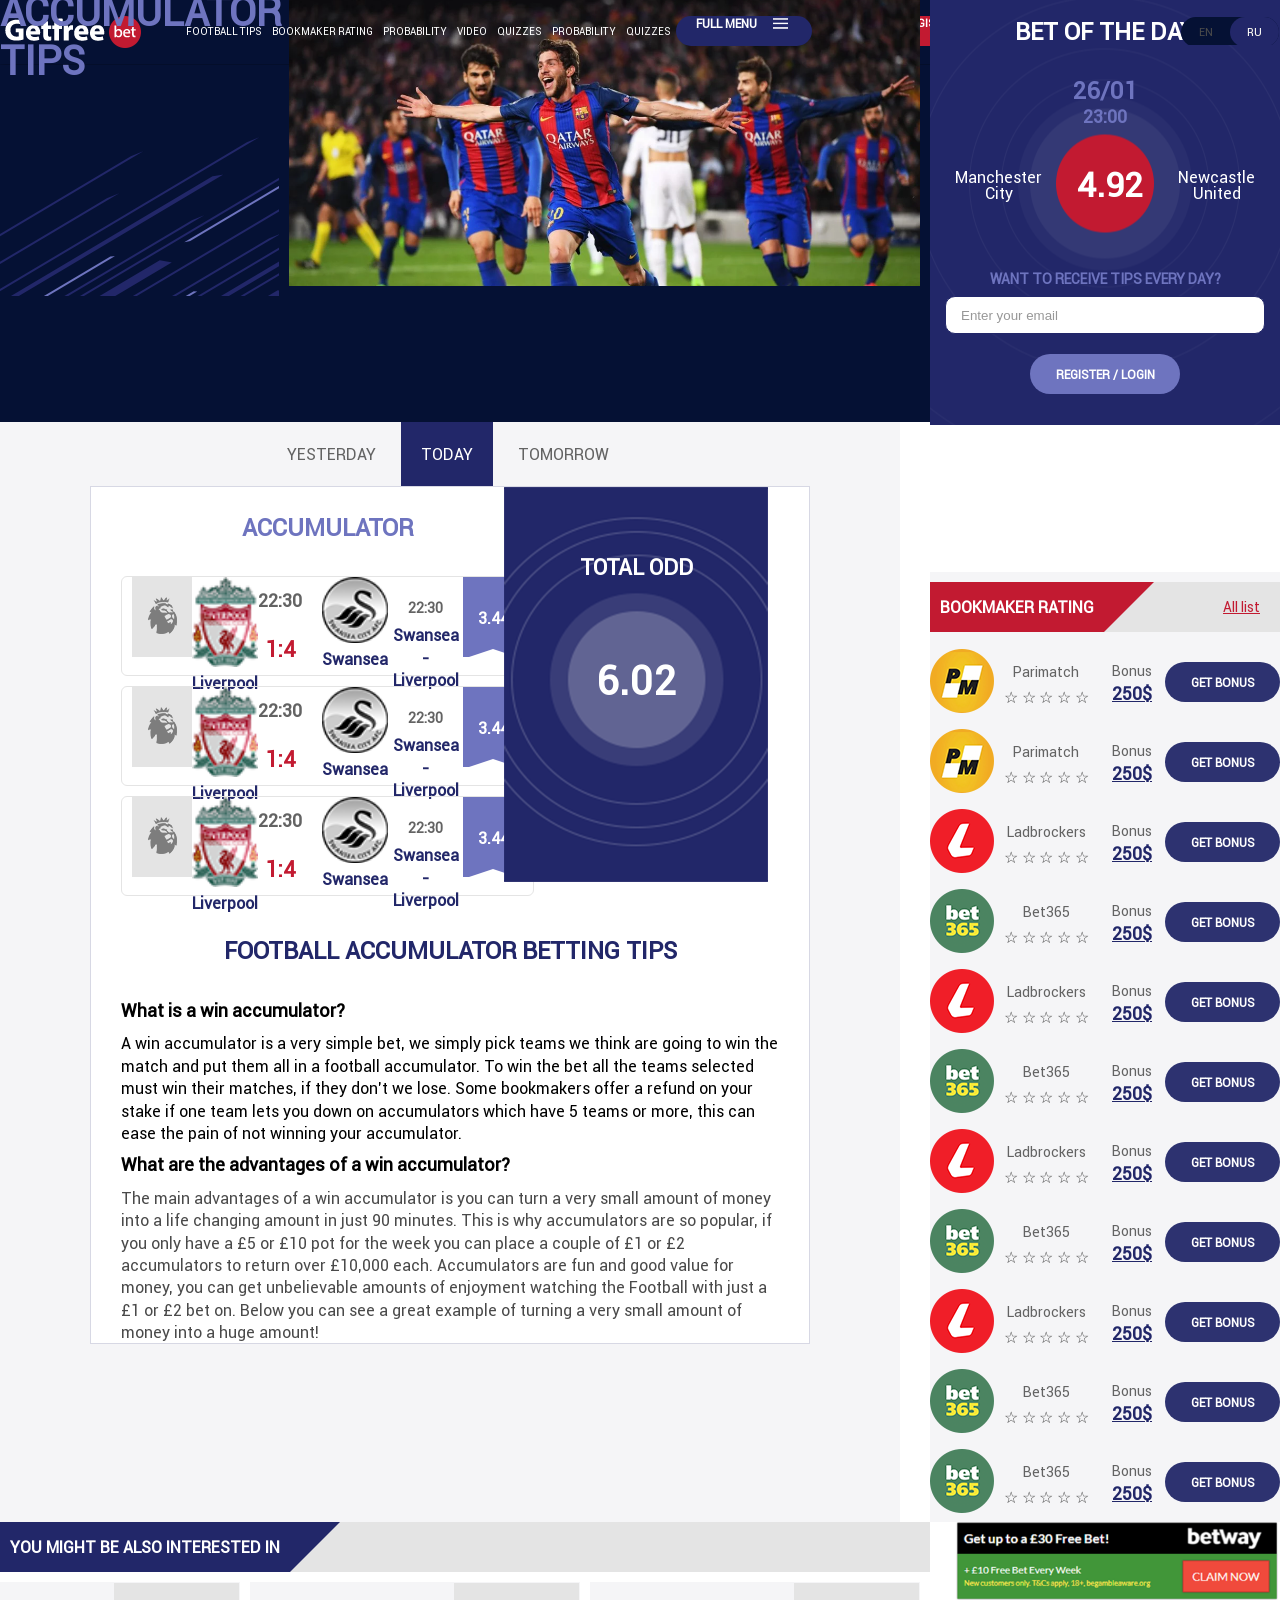
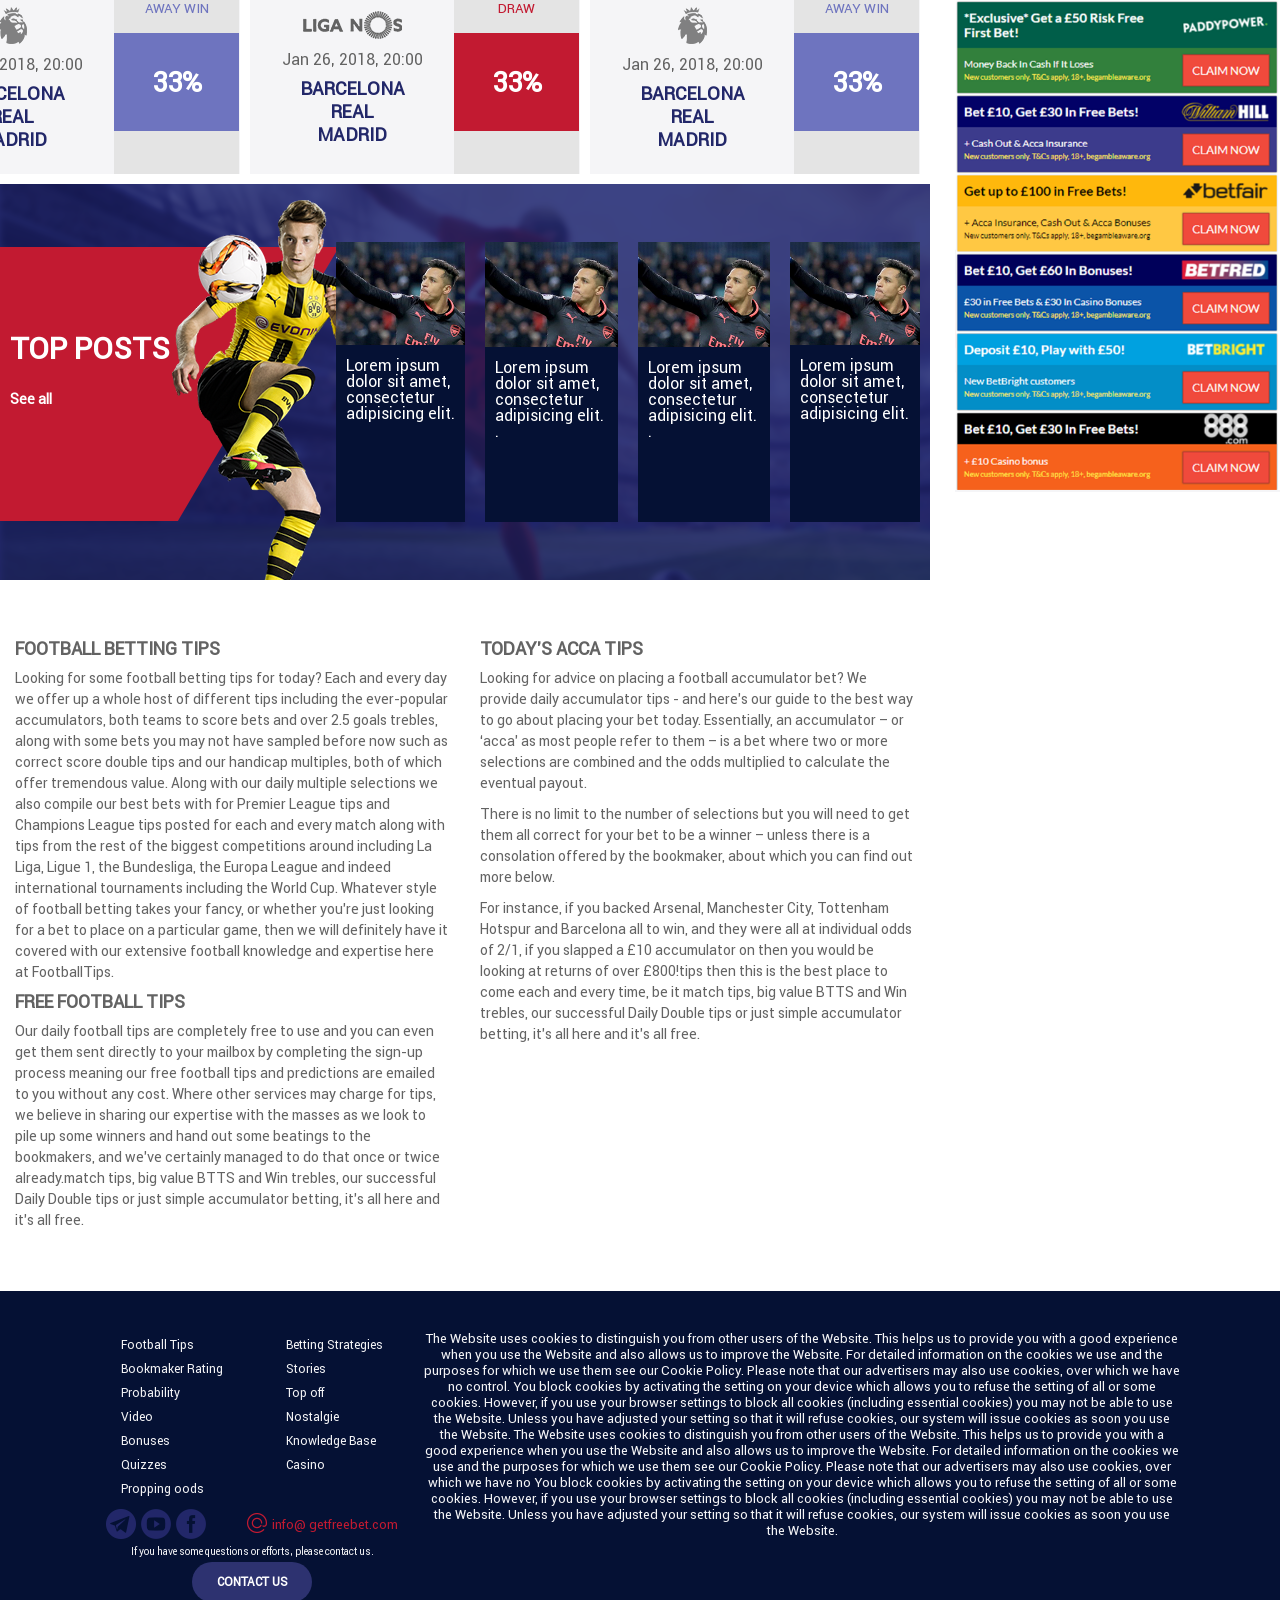
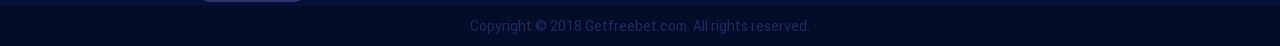
==== commit c7b1006d: "345 3453" ====
--- a/app/acum.html
+++ b/app/acum.html
@@ -345,6 +345,7 @@
                                         </div>
                                     </div>
 
+                               
                                     <div class="Roundedacum">
                                         <div class="blocacuma"><div  class="wriconpl2">
                                             <img  src="./img/png/lion.png" alt="">
@@ -382,48 +383,11 @@
 
 
                                     </div>
-                                    <div class="Roundedacum">
-                                        <div class="blocacuma"><div  class="wriconpl2">
-                                            <img  src="./img/png/lion.png" alt="">
-                                            </div></div>
-
-                                        <div class="dloca acumdel">      
-                                            <div class="blocacuma ">
-                                                <img class="can" src="./img/country/liverpool-logo.png" alt=""> 
-                                                <span class="playtoplay">Liverpool</span>
-                                            </div>
-                                            <div class="blocacuma">
-                                                <span class="time2">22:30</span>
-                                                <span class="domat">1:4</span>
-                                            </div>
-                                            <div class="blocacuma">
-                                                <img class="can"  src="./img/country/swansea-city-afc.png" alt=""> 
-                                                <span class="playtoplay">Swansea</span>
-                                            </div>
-                                        </div>
-                                        <div class="wrspanplay wcoo">
-                                            <span class="time">22:30</span>
-                                            <span class="playtoplay">Swansea  - Liverpool</span>
-
-                                        </div>
-
-
-                                        <div class="blocacuma">
-                                            <div data-brackets-id="770" class="wrtxtpointl">
-                                                <div class="txtplay">3.44</div>
-                                                <div  id="triangle-up"></div>
-
-                                            </div>
-                                        </div>
-
-
-
-                                    </div>
                              
 
                                     
                                 </div>
-                                <div  class="wrlink2 wcoo"><a  href="#">Load more</a></div>
+                                <div  class="wrlink3 wcoo"><a  href="#">Back to all tips</a></div>
                                 <div class="rthacum acumdel">    
                          
                                         <div class="name3">Total odd</div>
@@ -556,85 +520,10 @@
                                       </div>
                                   </div>
 
-                                  <div class="Roundedacum">
-                                      <div class="blocacuma"><div  class="wriconpl2">
-                                          <img  src="./img/png/lion.png" alt="">
-                                          </div></div>
-
-                                      <div class="dloca acumdel">      
-                                          <div class="blocacuma ">
-                                              <img class="can" src="./img/country/liverpool-logo.png" alt=""> 
-                                              <span class="playtoplay">Liverpool</span>
-                                          </div>
-                                          <div class="blocacuma">
-                                              <span class="time2">22:30</span>
-                                              <span class="domat">1:4</span>
-                                          </div>
-                                          <div class="blocacuma">
-                                              <img class="can"  src="./img/country/swansea-city-afc.png" alt=""> 
-                                              <span class="playtoplay">Swansea</span>
-                                          </div>
-                                      </div>
-                                      <div class="wrspanplay wcoo">
-                                          <span class="time">22:30</span>
-                                          <span class="playtoplay">Swansea  - Liverpool</span>
-
-                                      </div>
-
-
-                                      <div class="blocacuma">
-                                          <div data-brackets-id="770" class="wrtxtpointl">
-                                              <div class="txtplay">3.44</div>
-                                              <div  id="triangle-up"></div>
-
-                                          </div>
-                                      </div>
-
-
-
-                                  </div>
-                
-                                  <div class="Roundedacum">
-                                      <div class="blocacuma"><div  class="wriconpl2">
-                                          <img  src="./img/png/lion.png" alt="">
-                                          </div></div>
-
-                                      <div class="dloca acumdel">      
-                                          <div class="blocacuma ">
-                                              <img class="can" src="./img/country/liverpool-logo.png" alt=""> 
-                                              <span class="playtoplay">Liverpool</span>
-                                          </div>
-                                          <div class="blocacuma">
-                                              <span class="time2">22:30</span>
-                                              <span class="domat">1:4</span>
-                                          </div>
-                                          <div class="blocacuma">
-                                              <img class="can"  src="./img/country/swansea-city-afc.png" alt=""> 
-                                              <span class="playtoplay">Swansea</span>
-                                          </div>
-                                      </div>
-                                      <div class="wrspanplay wcoo">
-                                          <span class="time">22:30</span>
-                                          <span class="playtoplay">Swansea  - Liverpool</span>
-
-                                      </div>
-
-
-                                      <div class="blocacuma">
-                                          <div data-brackets-id="770" class="wrtxtpointl">
-                                              <div class="txtplay">3.44</div>
-                                              <div  id="triangle-up"></div>
-
-                                          </div>
-                                      </div>
-
-
-
-                                  </div>
-
+                  
 
                               </div>
-                              <div  class="wrlink2 wcoo"><a  href="#">Load more</a></div>
+                              <div  class="wrlink3 wcoo"><a  href="#">Back to all tips</a></div>
                               <div class="rthacum acumdel">    
 
                                   <div class="name3">Total odd</div>
@@ -699,74 +588,6 @@
                                       </div>
                                   </div>
 
-                                  <div class="Roundedacum">
-                                      <div class="blocacuma"><div  class="wriconpl2">
-                                          <img  src="./img/png/lion.png" alt="">
-                                          </div></div>
-
-                                      <div class="dloca acumdel">      
-                                          <div class="blocacuma ">
-                                              <img class="can" src="./img/country/liverpool-logo.png" alt=""> 
-                                              <span class="playtoplay">Liverpool</span>
-                                          </div>
-                                          <div class="blocacuma">
-                                              <span class="time2">22:30</span>
-                                              <span class="domat">1:4</span>
-                                          </div>
-                                          <div class="blocacuma">
-                                              <img class="can"  src="./img/country/swansea-city-afc.png" alt=""> 
-                                              <span class="playtoplay">Swansea</span>
-                                          </div>
-                                      </div>
-                                      <div class="wrspanplay wcoo">
-                                          <span class="time">22:30</span>
-                                          <span class="playtoplay">Swansea  - Liverpool</span>
-
-                                      </div>
-
-
-                                      <div class="blocacuma">
-                                          <div data-brackets-id="770" class="wrtxtpointl">
-                                              <div class="txtplay">3.44</div>
-                                              <div  id="triangle-up"></div>
-
-                                          </div>
-                                      </div>
-                                  </div>
-                                  <div class="Roundedacum">
-                                      <div class="blocacuma"><div  class="wriconpl2">
-                                          <img  src="./img/png/lion.png" alt="">
-                                          </div></div>
-
-                                      <div class="dloca acumdel">      
-                                          <div class="blocacuma ">
-                                              <img class="can" src="./img/country/liverpool-logo.png" alt=""> 
-                                              <span class="playtoplay">Liverpool</span>
-                                          </div>
-                                          <div class="blocacuma">
-                                              <span class="time2">22:30</span>
-                                              <span class="domat">1:4</span>
-                                          </div>
-                                          <div class="blocacuma">
-                                              <img class="can"  src="./img/country/swansea-city-afc.png" alt=""> 
-                                              <span class="playtoplay">Swansea</span>
-                                          </div>
-                                      </div>
-                                      <div class="wrspanplay wcoo">
-                                          <span class="time">22:30</span>
-                                          <span class="playtoplay">Swansea  - Liverpool</span>
-
-                                      </div>
-
-
-                                      <div class="blocacuma">
-                                          <div data-brackets-id="770" class="wrtxtpointl">
-                                              <div class="txtplay">3.44</div>
-                                              <div  id="triangle-up"></div>
-
-                                          </div>
-                                      </div>
-                                  </div>
 
                                   <div class="Roundedacum">
                                       <div class="blocacuma"><div  class="wriconpl2">
--- a/app/css/style.css
+++ b/app/css/style.css
@@ -1622,7 +1622,7 @@
 }
 
 .wrwrtoppost {
-    width: 98%;
+    width: 100%;
     height: 396px;
     background-image: url(../img/png/bab.png);
     background-size: cover;
@@ -1705,15 +1705,26 @@
 }
 
 .wrlcontent2 {
-    width: calc(100% - 445px);
+/*    width: calc(100% - 445px);*/
     /* border: 1px solid red; */
     /* padding: 0px 15px; */
     /* flex-grow: 12; */
     /* flex-shrink: 3; */
+/*
     display: flex;
     flex-direction: column;
-}
-
+*/
+}
+.wrlcontent2 {
+    margin: 0px 25px 0px 0px;
+    width: calc(100% - 468px);
+    /* border: 1px solid red; */
+    /* padding: 0px 15px; */
+    /* flex-grow: 12; */
+    /* flex-shrink: 3; */
+    display: flex;
+    flex-direction: column;
+}
 
 /*****************/
 
@@ -2173,7 +2184,7 @@
 .namewwer>h1 {
     width: 100%;
     font-family: "Roboto-Regular";
-    font-size: 48px;
+    font-size: 40px;
     font-weight: bold;
     font-style: normal;
     font-stretch: normal;
@@ -3876,23 +3887,31 @@
     background-color: #f5f5f7;
     
 }
-
-.werawer{
+.werawer {
+    margin-right: 30px;
+    /* height: calc( 100% + 400px); */
+    width: calc(100% - 455px);
+    background-color: #f5f5f7;
+    position: relative;
+}
+
+/*.werawer{
     width: calc(100% - 445px);
-   /*background-color: #f5f5f7; */
-}
+   background-color: #f5f5f7; 
+}*/
 .m0{
     margin-top: 0px;
 }
 .wcalc{
-    width: calc(100% - 24px);
+/*    width: calc(100% - 24px);*/
+    width: 100%;
 }
 
 .wcalca{
     width: calc(100% - 24px);
 }
 .colorwrep{
-    width: calc(100% - 24px);
+/*  a*/
     background-color: #f5f5f7;
 }
 .p30px{padding-bottom: 30px;}
@@ -3902,7 +3921,6 @@
     /*    border: 1px solid red;*/
     margin: 0px 15px;
 }
-
 
 /*acum*/
 
@@ -3967,7 +3985,7 @@
 /*    width: 80%;*/
     position: absolute;
     border: 1px solid #2227692e;
-    padding: 0px 30px 40px;
+    padding: 0px 30px 0px;
     line-height: 1.4em;
     opacity: 0;
     background: #fff;
@@ -3988,9 +4006,10 @@
 
 
 
-.acumpage{
+.acumpage {
     top: -150px;
     position: relative;
+    background-color: #f5f5f7;
 }
 .weracumpage{
     
@@ -4168,19 +4187,164 @@
     display: flex;
     justify-content: space-around;
 }
-
-
-
-
-
-
-
-
-
-
-
-
-
-
-
-
+.wrlink3>a {
+    color: #ffffff;
+    font-size: 14px;
+    border: 1px solid #6e74bf;
+    margin: 10px auto;
+    padding: 10px 15px;
+    border-radius: 10px;
+    background-color: #6e74bf;
+    text-decoration: none;
+    text-transform: uppercase;
+    justify-content: center;
+}
+
+/*tips open*/
+
+
+
+
+.wrtipsopen {
+    border: 1px solid;
+    width: 80%;
+    margin: 0px 10%;
+    background-image: url(../img/png/ban2.png);
+    background-size: cover;
+    display: flex;
+    flex-direction: column;
+    justify-content: center;
+    align-items: center;
+}
+.lineblue {
+    position: relative;
+    width: 101%;
+    height: 89px;
+    top: -80px;
+    background-color: #222769;
+    z-index: 9;
+}
+.zind{
+    z-index: 10;
+    position: relative;
+    justify-content: space-around;
+}
+
+.wrtxtpointl2 {
+    background: #6e74bf;
+    width: 120px;
+    height: 100px;
+    text-align: center;
+    position: relative;
+    top: 20px;
+}
+.txtplay2 {
+    margin: 30px 0px 20px 0px;
+    color: #fff;
+    font-size: 40px;
+    font-weight: 800;
+    font-family: "Roboto-Regular";
+}
+#triangle-up2 {
+    width: 0;
+    height: 0;
+    border-left: 60px solid transparent;
+    border-right: 60px solid transparent;
+    border-bottom: 10px solid #2f2827;
+}
+
+.txth4w>h3 {
+    font-size: 14px;
+    color: #fff;
+    font-weight: 600;
+    font-family: "Roboto-Regular";
+    margin: 5px;
+    text-transform: uppercase;
+    /* margin: 70px 0px 10px 0px; */
+}
+.wertimematch {
+    position: relative;
+    top: 50px;
+    display: flex;
+    flex-direction: column;
+    justify-content: center;
+    align-items: center;
+}
+.wrform2 {
+    /* min-width: 445px; */
+    display: flex;
+    flex-direction: row;
+    text-align: center;
+    justify-content: center;
+    align-items: center;
+}
+.wrbottips {
+    right: 20px;
+    display: block;
+    text-align: center;
+    padding: 0 5px;
+    width: 150px;
+    height: 40px;
+    background: #6e74bf;
+    border-radius: 20px;
+    text-transform: uppercase;
+    cursor: pointer;
+    font-size: 12px;
+    /* line-height: 62px; */
+    font-weight: 800;
+    border: none;
+    outline: none;
+    color: white;
+    /* padding: 0px 30px; */
+    /* background-color: inherit; */
+    font-family: inherit;
+    margin: 20px 0px;
+    /* display: flex; */
+    /* flex-direction: row; */
+    text-align: center;
+    position: relative;
+}
+.wrtipsopentxt {
+/*    border: 1px solid;*/
+    width: 80%;
+    margin: 0px 10%;
+    
+    background-size: cover;
+    display: flex;
+    flex-direction: column;
+    justify-content: center;
+    align-items: center;
+    background-color: #fff;
+}
+
+.weertextp{
+    font-size: 15px;
+    color: #0a0909;
+    line-height: 1.3;
+}
+
+.weertextp>p{
+   margin: 10px 20px
+}
+.wfl{
+    display: flex;
+    position: relative;
+    top: 70px;
+}
+
+
+
+.wwwww1 {
+    margin-right: 25px;
+    /* height: calc( 100% + 400px); */
+    width: calc(100% - 470px);
+    background-color: #f5f5f7;
+    position: relative;
+}
+
+
+
+
+
+
+
--- a/app/css/style-media.css
+++ b/app/css/style-media.css
@@ -1688,7 +1688,7 @@
     }
     .wrnamepagew {
         width: 100%;
-        height: 131px;
+        height: 170px;
         background-image: url(../img/shape-2-copy-20.png);
         background-position: -280px 40px;
         background-repeat: no-repeat;
@@ -1992,7 +1992,7 @@
     }
     .wcoo{
         display: flex;
-        justify-content: center;
+       
         
     }
     .tabs > div {
@@ -2017,6 +2017,71 @@
     }
     .newwer{
         margin-top: 52px;
+    }
+    .wrtipsopen {
+        border: 1px solid;
+        width: 100%;
+        margin: 0px 0%;
+        background-image: url(../img/png/ban2.png);
+        background-size: cover;
+        display: flex;
+        flex-direction: column;
+        justify-content: center;
+        align-items: center;
+    }
+    .wrtipsopentxt {
+        /* border: 1px solid; */
+        width: 100%;
+        margin: 0px 0%;
+        background-size: cover;
+        display: flex;
+        flex-direction: column;
+        justify-content: center;
+        align-items: center;
+        background-color: #fff;
+    }
+    .wrtxtpointl2 {
+        background: #6e74bf;
+        width: 60px;
+        height: 100px;
+        text-align: center;
+        position: relative;
+        top: 20px;
+    }
+    #triangle-up2 {
+        width: 0;
+        height: 0;
+        border-left: 30px solid transparent;
+        border-right: 30px solid transparent;
+        border-bottom: 11px solid #3b3721;
+    }
+    .txtplay2 {
+        margin: 45px 0px 25px 0px;
+        color: #fff;
+        font-size: 20px;
+        font-weight: 800;
+        font-family: "Roboto-Regular";
+    }
+    .wraplot {
+        width: 80px;
+        margin: 0px 10px;
+    }
+    .wrform2 {
+        /* min-width: 445px; */
+        display: flex;
+        flex-direction: column;
+        text-align: center;
+        justify-content: center;
+        align-items: center;
+    }
+    .wrbottips {
+        right: 0px;}
+    
+    .zind {
+        width: 100%;
+        z-index: 10;
+        position: relative;
+        justify-content: space-around;
     }
     
 }
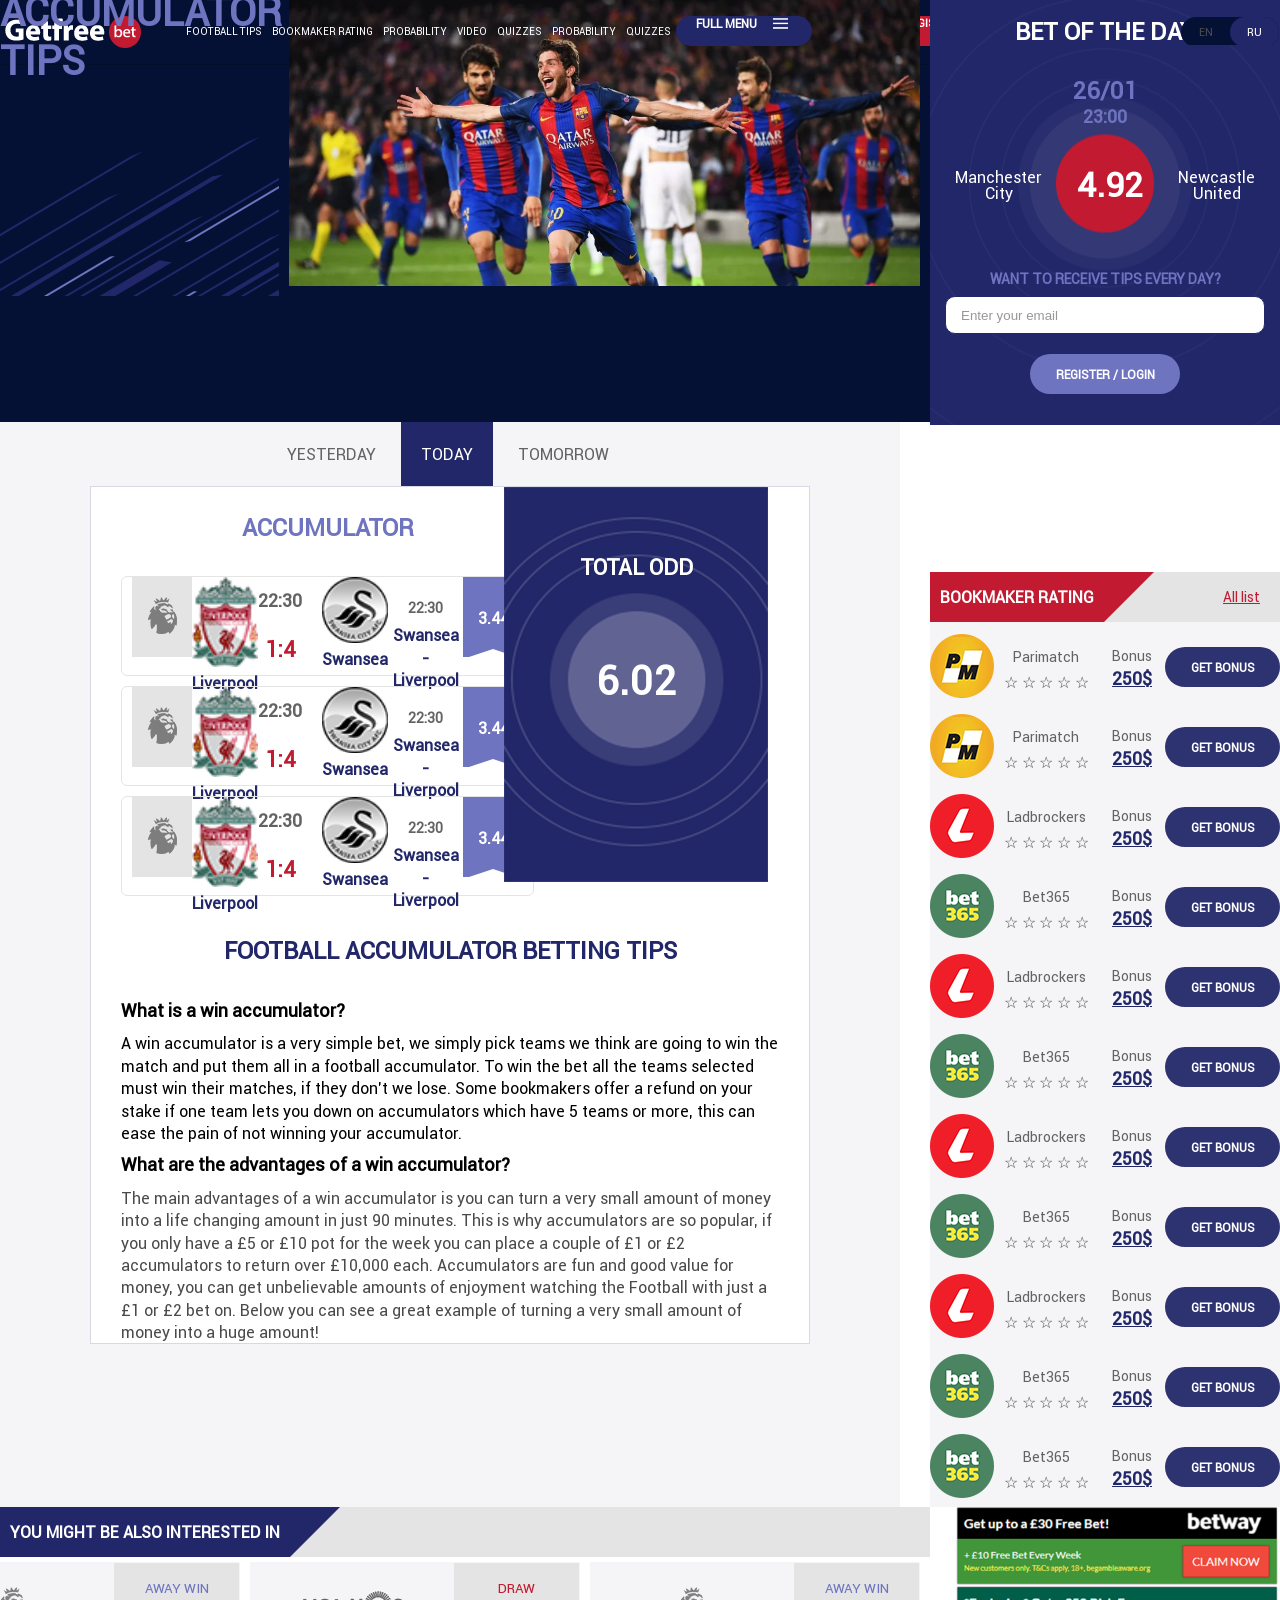
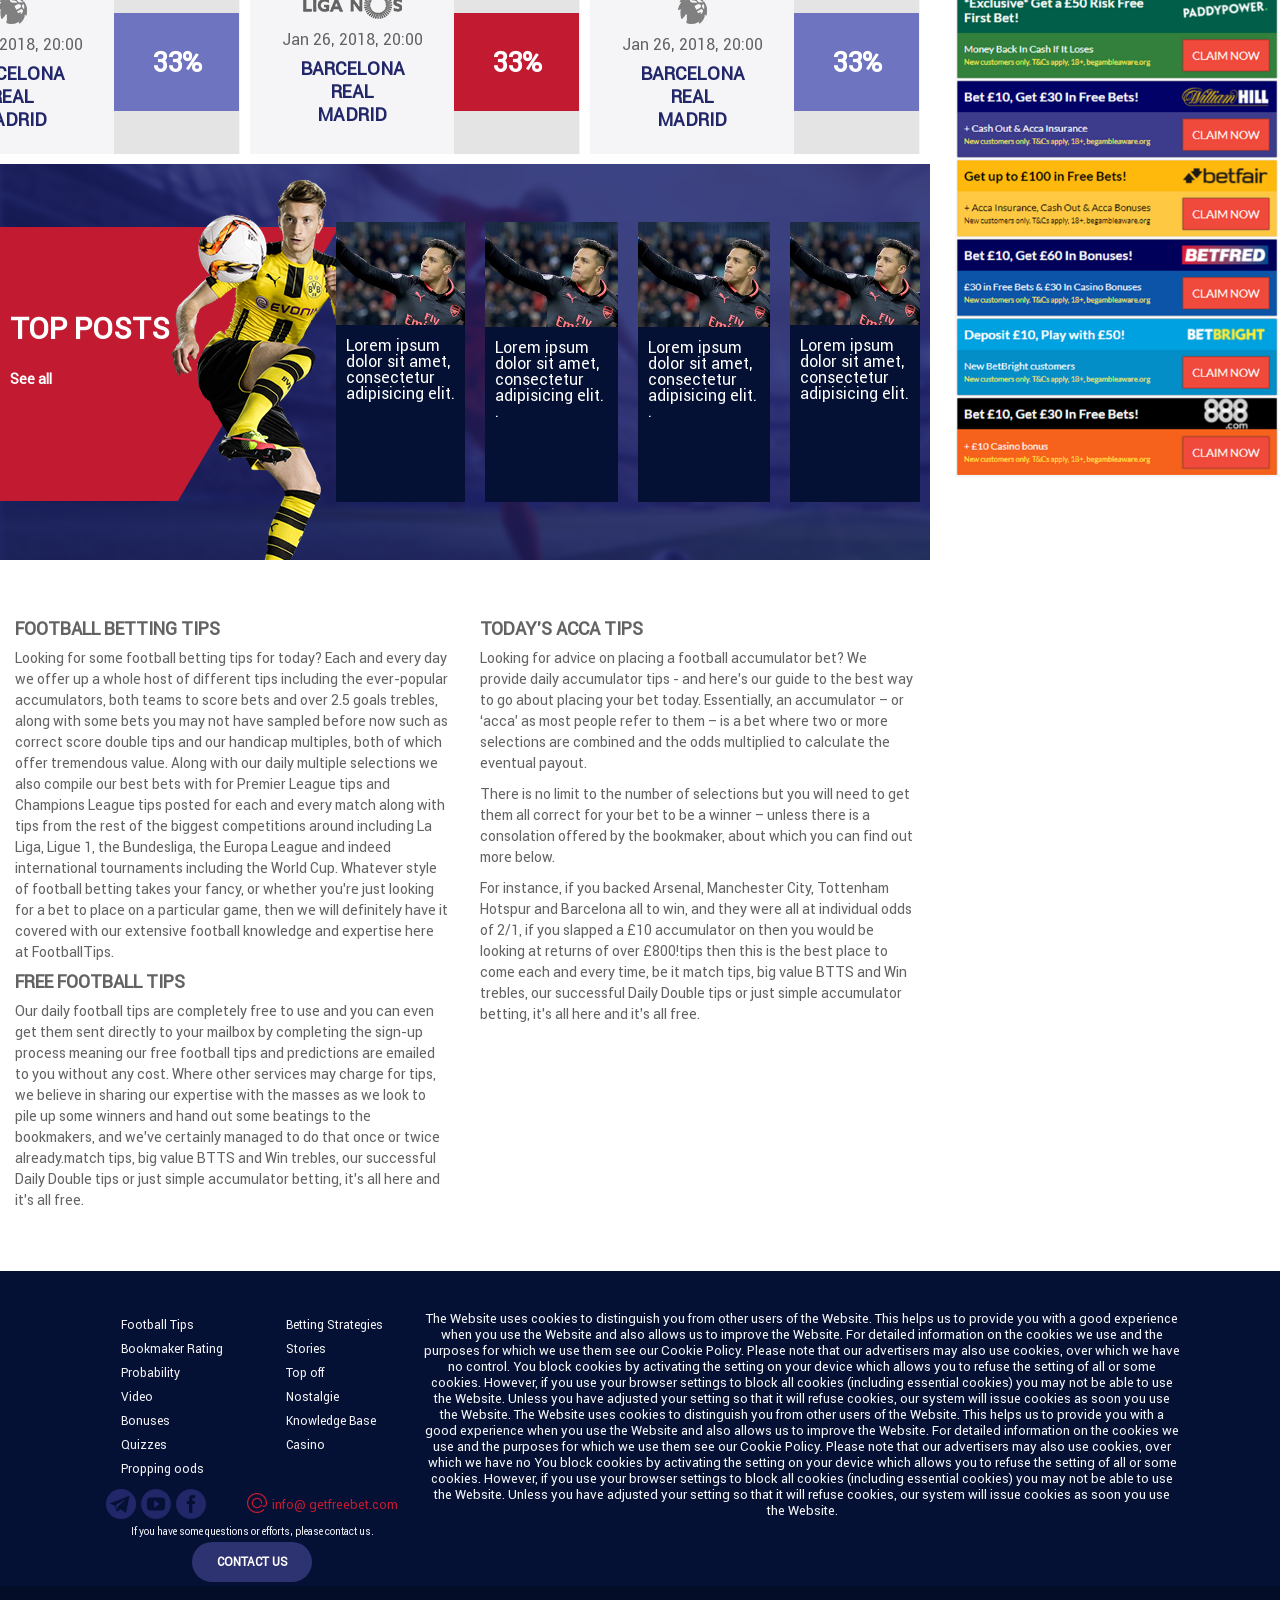
==== commit 024ec2e3: "gf gf" ====
--- a/app/acum.html
+++ b/app/acum.html
@@ -256,11 +256,11 @@
               <div class="tabbed">
                 
                   <input type="radio" name="tabs" id="tab-nav-1" >
-                  <label for="tab-nav-1">Yesterday</label>
+                  <label class="non" for="tab-nav-1">Yesterday</label>
                   <input type="radio" name="tabs" id="tab-nav-2" checked>
-                  <label for="tab-nav-2">TODAY</label>
+                  <label class="non" for="tab-nav-2">TODAY</label>
                   <input type="radio" name="tabs" id="tab-nav-3" >
-                  <label for="tab-nav-3">Tomorrow</label>
+                  <label class="non" for="tab-nav-3">Tomorrow</label>
         
                   <div class="tabs " id="tabs">
                       <div>
--- a/app/css/style.css
+++ b/app/css/style.css
@@ -327,7 +327,6 @@
     text-transform: uppercase;
     cursor: pointer;
 }
-
 
 .dropdown-content a {
     float: left;
@@ -451,7 +450,6 @@
 }
 
 .logbtn:hover {
-
     -webkit-box-shadow: inset 1px 1px 33px -8px rgba(0, 0, 0, 0.9);
     -moz-box-shadow: inset 1px 1px 33px -8px rgba(0, 0, 0, 0.9);
     box-shadow: inset 1px 1px 33px -8px rgba(0, 0, 0, 0.9);
@@ -482,7 +480,6 @@
 }
 
 .getbtn:hover {
-  
     -webkit-box-shadow: inset 1px 1px 33px -8px rgba(0, 0, 0, 0.9);
     -moz-box-shadow: inset 1px 1px 33px -8px rgba(0, 0, 0, 0.9);
     box-shadow: inset 1px 1px 33px -8px rgba(0, 0, 0, 0.9);
@@ -610,7 +607,6 @@
 }
 
 .getbtn2:hover {
-   
     -webkit-box-shadow: inset 1px 1px 33px -8px rgba(0, 0, 0, 0.9);
     -moz-box-shadow: inset 1px 1px 33px -8px rgba(0, 0, 0, 0.9);
     box-shadow: inset 1px 1px 33px -8px rgba(0, 0, 0, 0.9);
@@ -1141,7 +1137,7 @@
     background: #e4e4e4;
     height: 50px;
     width: 100%;
-    margin: 10px 0px;
+    margin: 0px 0px 5px 0px;
     flex-direction: row;
     /* align-items: flex-end; */
     display: flex;
@@ -1594,7 +1590,7 @@
 .wrwrvideo {
     width: 100%;
     background: #f5f5f7;
-    margin-top: 30px;
+    margin-top: 0px;
     padding-bottom: 30px;
 }
 
@@ -1609,6 +1605,10 @@
     justify-content: center;
     align-content: center;
     margin: 10px 0px 0px 0px;
+}
+
+.video {
+    margin: 40px 0px 0px 0px;
 }
 
 .nn {
@@ -1705,16 +1705,17 @@
 }
 
 .wrlcontent2 {
-/*    width: calc(100% - 445px);*/
+    /*    width: calc(100% - 445px);*/
     /* border: 1px solid red; */
     /* padding: 0px 15px; */
     /* flex-grow: 12; */
     /* flex-shrink: 3; */
-/*
+    /*
     display: flex;
     flex-direction: column;
 */
 }
+
 .wrlcontent2 {
     margin: 0px 25px 0px 0px;
     width: calc(100% - 468px);
@@ -1725,6 +1726,7 @@
     display: flex;
     flex-direction: column;
 }
+
 
 /*****************/
 
@@ -2475,8 +2477,6 @@
     margin: 30px 0px 50px 0px;
 }
 
-
-
 .loadmore>a {
     margin: 0 auto;
     width: 150px;
@@ -2495,9 +2495,8 @@
 }
 
 .loadmore>a:hover {
-    background-color:#222769;
-        color: #ffffff; 
-    
+    background-color: #222769;
+    color: #ffffff;
 }
 
 .text>h1 {
@@ -2559,7 +2558,7 @@
     animation-name: r-p;
     width: 100px;
     height: 30px;
-/*    border: 1px solid #222769;*/
+    /*    border: 1px solid #222769;*/
     border-radius: 20px;
     background: #051134;
 }
@@ -2623,7 +2622,11 @@
     margin-top: 10px;
     height: 20px;
 }
+
+
 /*.Switcher__trigger:hover{*/
+
+
 /*
     background: #6e74bf;
     height: 28px;
@@ -2634,12 +2637,10 @@
 
 .Switcher__trigger::after {
     content: attr(data-value);
-    
 }
 
 .Switcher__trigger::before {
     --i: var(--x);
-    
     content: attr(data-value);
     position: absolute;
     color: #ffffff;
@@ -2652,7 +2653,6 @@
 
 .Switcher__checkbox:checked+.Switcher .Switcher__trigger::before {
     --i: calc(var(--x) * -1);
-    
 }
 
 .Switcher__trigger:nth-of-type(1)::before {
@@ -2824,9 +2824,11 @@
 .wrformamenu {
     display: none;
 }
+
 .menuMob {
     display: none;
 }
+
 
 /*qqqqqq*/
 
@@ -2989,7 +2991,6 @@
 .wranalitic30 {
     width: 28%;
     height: 310px;
-
     margin: 1%;
     background-color: #f5f5f7;
 }
@@ -2998,7 +2999,6 @@
     max-width: 1090px;
     width: 80%;
     height: 310px;
-   
     margin: 1% auto;
     background-color: #f5f5f7;
 }
@@ -3073,23 +3073,21 @@
 }
 
 .bodypers1 {
-
     background: #222769;
     height: 80px;
 }
+
 .bodypers11 {
     margin-left: 30px;
     background: #222769;
     height: 80px;
 }
+
 .bodypers22 {
     margin-left: 30px;
-    background:  #c21a31;
+    background: #c21a31;
     height: 80px;
 }
-
-
-
 
 .bodypers2 {
     background: #c21a31;
@@ -3144,13 +3142,11 @@
     justify-content: end;
     align-items: center;
     flex-direction: row;
-
 }
 
 .wrap-wer1 {
     width: 32%;
     height: 160px;
-  
     display: flex;
     flex-direction: row;
     justify-content: end;
@@ -3163,13 +3159,14 @@
     align-items: center;
     flex-direction: row;
 }
+
 .cof {
     width: 64px;
     height: 100%;
-   
     background-color: #e4e4e4;
 }
-.coftxt{
+
+.coftxt {
     font-family: "Roboto-Regular";
     font-size: 18px;
     font-weight: bold;
@@ -3185,13 +3182,14 @@
     flex-direction: row;
     height: 100%;
 }
-.wrtwocof{
+
+.wrtwocof {
     width: 100%;
     display: flex;
     justify-content: center;
- 
     flex-direction: column;
 }
+
 .txecof1 {
     /* padding: 20px; */
     position: absolute;
@@ -3210,6 +3208,7 @@
     -webkit-transform: rotate(270deg);
     -o-transform: rotate(270deg);
 }
+
 .txecof2 {
     /* padding: 20px; */
     position: absolute;
@@ -3228,17 +3227,17 @@
     -webkit-transform: rotate(270deg);
     -o-transform: rotate(270deg);
 }
-.wrcof1{
+
+.wrcof1 {
     display: flex;
     flex-direction: row;
     justify-content: end;
 }
 
 .Switcher::before:hover {
-
     background-color: #6e74bf;
-  
-}
+}
+
 
 /*
 #wsel>.optionss:hover{
@@ -3249,7 +3248,6 @@
     
 
 */
-
 
 div.selectBox {
     width: 100%;
@@ -3262,41 +3260,41 @@
     /* color: #888; */
     color: #636363;
 }
-span.selected
-{
+
+span.selected {
     width: calc(100% - 40px);
-    text-indent:20px;
-    border:1px solid #ccc;
-    border-right:none;
-    border-top-left-radius:5px;
-    border-bottom-left-radius:5px;
-    background:#f6f6f6;
-    overflow:hidden;
-}
-span.selectArrow
-{
-    width:30px;
-    border:1px solid #60abf8;
-    border-top-right-radius:5px;
-    border-bottom-right-radius:5px;
-    text-align:center;
-    font-size:20px;
+    text-indent: 20px;
+    border: 1px solid #ccc;
+    border-right: none;
+    border-top-left-radius: 5px;
+    border-bottom-left-radius: 5px;
+    background: #f6f6f6;
+    overflow: hidden;
+}
+
+span.selectArrow {
+    width: 30px;
+    border: 1px solid #60abf8;
+    border-top-right-radius: 5px;
+    border-bottom-right-radius: 5px;
+    text-align: center;
+    font-size: 20px;
     -webkit-user-select: none;
     -khtml-user-select: none;
     -moz-user-select: none;
     -o-user-select: none;
     user-select: none;
-    background:#4096ee;
-}
-
-span.selectArrow, span.selected {
+    background: #4096ee;
+}
+
+span.selectArrow,
+span.selected {
     position: relative;
     float: left;
     z-index: 1;
     color: #222769;
     background: #fff;
     border: none;
-
     font-size: 14px;
     /* font-weight: normal; */
     /* font-style: normal; */
@@ -3306,6 +3304,7 @@
     /* text-align: center; */
     color: #636363;
 }
+
 span.selectArrow {
     position: relative;
     float: left;
@@ -3313,9 +3312,7 @@
     color: #222769;
     background: #fff;
     border: none;
-
     font-size: 16px;
-
 }
 
 div.selectOptions {
@@ -3332,6 +3329,7 @@
     display: none;
     z-index: 111;
 }
+
 span.selectOption {
     display: block;
     width: 100%;
@@ -3346,35 +3344,36 @@
     text-decoration: underline;
 }
 
-
-.werrec>a>img{
+.werrec>a>img {
     background-size: cover;
     width: 100%;
 }
 
-.werrec>a{
-
-    width: 100%;
-}
-
-.highcharts-credits   {
+.werrec>a {
+    width: 100%;
+}
+
+.highcharts-credits {
     display: none;
 }
-.highcharts-button-symbol{
+
+.highcharts-button-symbol {
     display: none;
-    }
-.highcharts-title{
+}
+
+.highcharts-title {
     display: none;
-    
-}
+}
+
 .highcharts-data-label-connector {
     display: none;
-
-}
-.highcharts-background{
+}
+
+.highcharts-background {
     display: none;
 }
-.highcharts-button-box{
+
+.highcharts-button-box {
     display: none;
 }
 
@@ -3385,20 +3384,22 @@
     position: relative;
     font-family: "Roboto-Regular";
 }
+
 .werabubl {
     height: 228px;
 }
-
 
 .highcharts-root {
     height: 350px;
     top: -70px;
     position: absolute;
 }
-.perspoint1{
+
+.perspoint1 {
     color: #636363;
     font-size: 16px;
 }
+
 .points1 {
     font-family: "Roboto-Regular";
     font-size: 12.2px;
@@ -3407,13 +3408,15 @@
     display: flex;
     text-transform: uppercase;
 }
-.wrpoincolor1{
+
+.wrpoincolor1 {
     height: 10px;
     width: 10px;
     border-radius: 5px;
     background: #222769;
     margin: 0px 10px;
 }
+
 .points2 {
     font-family: "Roboto-Regular";
     font-size: 12.2px;
@@ -3422,7 +3425,8 @@
     display: flex;
     text-transform: uppercase;
 }
-.wrpoincolor2{
+
+.wrpoincolor2 {
     height: 10px;
     width: 10px;
     border-radius: 5px;
@@ -3438,42 +3442,46 @@
     display: flex;
     text-transform: uppercase;
 }
-.wrpoincolor3{
+
+.wrpoincolor3 {
     height: 10px;
     width: 10px;
     border-radius: 5px;
     background: #6e74bf;
     margin: 0px 10px;
 }
-.datarotor{
+
+.datarotor {
     display: flex;
     justify-content: space-around;
     padding: 5px;
     flex-direction: row;
     height: 40px;
-    
     background-color: #e4e4e4;
-    }
+}
+
 .highcharts-container {
     height: 228px;
 }
-#highcharts-pdn15wx-0
-{
+
+#highcharts-pdn15wx-0 {
     height: 228px;
 }
-.highcharts-label{
+
+.highcharts-label {
     display: none;
 }
 
+.wper{
+    display: none;
+}
+
 
 /*Nostalgie*/
-
-
-
 
 .wrnostalgie {
     height: 250px;
-    width:49%;
+    width: 49%;
     background: #f5f5f7;
     margin: 5px;
     display: flex;
@@ -3483,14 +3491,17 @@
     padding: 0px 10px;
     border: 1px solid #fff;
 }
+
 .wrnostalgie:hover {
     border: 1px solid rgba(100, 100, 100, 0.27);
 }
-.partimg>img{
+
+.partimg>img {
     max-width: 300px;
     max-height: 220px;
     margin: 5px;
 }
+
 .parttext {
     padding: 10px 10px;
     height: 210px;
@@ -3498,6 +3509,7 @@
     flex-direction: column;
     justify-content: space-between;
 }
+
 .remore>a {
     margin: 0 auto;
     width: 150px;
@@ -3514,6 +3526,7 @@
     text-transform: uppercase;
     text-decoration: none;
 }
+
 .remore>a:hover {
     margin: 0 auto;
     width: 150px;
@@ -3530,28 +3543,28 @@
     text-transform: uppercase;
     text-decoration: none;
 }
-.namenostalgie>a{
+
+.namenostalgie>a {
     font-family: "Roboto-Regular";
     font-size: 16px;
     text-transform: uppercase;
     text-decoration: none;
     color: #000;
     font-weight: 800;
-    
-}
-.namenostalgie>a:hover{
+}
+
+.namenostalgie>a:hover {
     font-family: "Roboto-Regular";
     font-size: 16px;
     text-transform: uppercase;
     text-decoration: underline;
     color: #000;
     font-weight: 800;
-
-}
-.textnosta{
-    margin: 5px ;
-}
-
+}
+
+.textnosta {
+    margin: 5px;
+}
 
 .wrlcontentnostalgie {
     /* border: 1px solid red; */
@@ -3565,6 +3578,7 @@
     bottom: 120px;
     position: relative;
 }
+
 .item-list {
     margin: 30px;
     color: #fff;
@@ -3576,8 +3590,8 @@
     line-height: 40px;
     text-decoration: none;
     text-transform: none;
- 
-}
+}
+
 .pagination {
     color: #6e6e6e;
     width: 40px;
@@ -3591,11 +3605,12 @@
     text-transform: none;
     margin: 5px;
 }
-.pagination:hover{
+
+.pagination:hover {
     color: #fff;
     background: #6e74bf;
-    
-}
+}
+
 .wrpaginationactive {
     width: 50px;
     height: 50px;
@@ -3606,7 +3621,8 @@
     text-decoration: none;
     text-transform: none;
 }
-.wrpagination{
+
+.wrpagination {
     width: 50px;
     height: 50px;
     padding: 4px;
@@ -3629,17 +3645,18 @@
     text-transform: none;
     line-height: 40px;
 }
-.manylist{
+
+.manylist {
     color: #6e6e6e;
     width: 40px;
     height: 40px;
-    border-radius: 20px;  
-    
+    border-radius: 20px;
     text-align: center;
     margin: 5px;
     text-decoration: none;
     text-transform: none;
 }
+
 .wrepnews {
     position: relative;
     width: 80%;
@@ -3648,19 +3665,21 @@
     display: flex;
     flex-wrap: wrap;
     justify-content: space-around;
- 
     bottom: 120px;
     margin: 0 auto;
     background: #fff;
 }
-.werimanews{
-    width: 100%;
-}
-.werimanews>img{
-   width: 100%;
-}
+
+.werimanews {
+    width: 100%;
+}
+
+.werimanews>img {
+    width: 100%;
+}
+
 .wrlineoze2 {
-    background: #f5f5f7;
+    background: #e4e4e4;
     height: 50px;
     width: 100%;
     margin: 0px 0px;
@@ -3669,6 +3688,7 @@
     display: flex;
     justify-content: space-between;
 }
+
 .txtozelong {
     max-width: 400px;
     font-size: 16px;
@@ -3685,18 +3705,17 @@
     z-index: 10;
     position: relative;
 }
-.padi{
+
+.padi {
     padding: 10px;
 }
-.videowrap{
+
+.videowrap {
     margin: 0 auto;
     text-align: center;
 }
 
-
-
 .Flex-end {
-   
     /* border: 1px solid red; */
     /* padding: 0px 15px; */
     /* flex-grow: 12; */
@@ -3708,7 +3727,9 @@
     margin-bottom: 10px;
 }
 
+
 /*dropping*/
+
 .flrow {
     display: flex;
     width: 100%;
@@ -3716,27 +3737,33 @@
     padding: 0px 5px;
     border: none;
 }
-.form-control{
+
+.form-control {
     border: 1px solid #fff;
     width: 100%;
     padding-left: 10px;
     border-radius: 0px 5px 5px 0px;
 }
+
 .form-control:hover {
     border: 1px solid #222769;
 }
-.filters{
+
+.filters {
     border: none;
     display: flex;
     margin: 5px;
     flex-direction: row;
 }
-.table{
+
+.table {
     border: none;
     background-color: #f5f5f7;
 }
-.we4e4e4{
-    background-color: #e4e4e4;}
+
+.we4e4e4 {
+    background-color: #e4e4e4;
+}
 
 .wrmatchdro {
     width: 100%;
@@ -3746,7 +3773,7 @@
     font-family: "Roboto-Regular";
 }
 
-.wredropp{
+.wredropp {
     width: 100%;
     color: #000;
     font-size: 14px;
@@ -3757,8 +3784,8 @@
     line-height: 60px;
     min-width: 80px;
     text-align: center;
-    
-}
+}
+
 .task-list-row {
     display: flex;
     flex-direction: row;
@@ -3770,12 +3797,12 @@
     border: 1px solid #fff;
     background-color: #fff;
 }
+
 .task-list-row:hover {
-
     border: 1px solid rgba(102, 102, 102, 0.62);
-    
-}
-.lirow{
+}
+
+.lirow {
     display: flex;
     flex-direction: row;
     width: 100%;
@@ -3785,29 +3812,32 @@
 
 .wrplaydropp {
     width: 100%;
-    min-width: 200px;
+/*    min-width: 200px;*/
+    min-width: 300px;
     text-align: center;
     display: flex;
     flex-direction: column;
     margin: 5px 0px;
 }
-.timedropp{
+
+.timedropp {
     height: 63px;
     min-width: 80px;
     color: #fff;
-    background-color:         #6e74bf;
+    background-color: #6e74bf;
     border-radius: 5px 0px 0px 5px;
     text-align: center;
     padding: 15px 5px;
     font-size: 14px;
-    
-}
-.wrtypedro{
+}
+
+.wrtypedro {
     height: 60px;
     line-height: 60px;
     min-width: 80px;
     text-align: center;
 }
+
 .werodds {
     min-width: 60px;
     background-color: #e4e4e4;
@@ -3821,58 +3851,47 @@
     align-items: flex-end;
     padding: 10px 5px 10px 10px;
 }
-.txtodds>h3{
+
+.txtodds>h3 {
     font-size: 12px;
     font-weight: 400;
     font-family: "Roboto-Regular";
     color: #fff;
     margin-bottom: 5px;
-
-  
-    text-align: center;
-    
-    
-}
-.txtodds>h2{
+    text-align: center;
+}
+
+.txtodds>h2 {
     font-size: 14px;
     font-weight: 600;
     font-family: "Roboto-Regular";
     color: #000;
-
-
-
-    text-align: center;
-
-
-}
-.imgodds{
+    text-align: center;
+}
+
+.imgodds {
     margin-left: 5px;
 }
 
-.txtodds>h3>b{
+.txtodds>h3>b {
     font-size: 12px;
     font-weight: 400;
     font-family: "Roboto-Regular";
     color: #4e4e4e;
-
-
-
-    text-align: center;
-
-
-}
-
-.flgrow{
+    text-align: center;
+}
+
+.flgrow {
     display: flex;
     flex-grow: 0.4;
     justify-content: center;
 }
-.odds
-{
-
+
+.odds {
     margin-right: 15px;
     padding-top: 15px;
 }
+
 .wrlcontentodd {
     margin: 0px 15px 0px 0px;
     width: 100%;
@@ -3885,8 +3904,8 @@
     top: -63px;
     position: relative;
     background-color: #f5f5f7;
-    
-}
+}
+
 .werawer {
     margin-right: 30px;
     /* height: calc( 100% + 400px); */
@@ -3895,26 +3914,33 @@
     position: relative;
 }
 
+
 /*.werawer{
     width: calc(100% - 445px);
    background-color: #f5f5f7; 
 }*/
-.m0{
+
+.m0 {
     margin-top: 0px;
 }
-.wcalc{
-/*    width: calc(100% - 24px);*/
-    width: 100%;
-}
-
-.wcalca{
+
+.wcalc {
+    /*    width: calc(100% - 24px);*/
+    width: 100%;
+}
+
+.wcalca {
     width: calc(100% - 24px);
 }
-.colorwrep{
-/*  a*/
+
+.colorwrep {
+    /*  a*/
     background-color: #f5f5f7;
 }
-.p30px{padding-bottom: 30px;}
+
+.p30px {
+    padding-bottom: 30px;
+}
 
 .wr50odd {
     width: 50%;
@@ -3922,7 +3948,9 @@
     margin: 0px 15px;
 }
 
+
 /*acum*/
+
 
 
 .tabbed {
@@ -3933,18 +3961,17 @@
     /* align-items: baseline; */
 }
 
-.tabbed > input {
+.tabbed>input {
     display: none;
 }
 
-.tabbed > label {
+.tabbed>label {
     display: block;
     float: left;
     padding: 12px 20px;
     margin-right: 5px;
     cursor: pointer;
     transition: background-color .3s;
-  
     line-height: 40px;
     mix-blend-mode: undefined;
     color: #636363;
@@ -3952,7 +3979,9 @@
     text-transform: uppercase;
     /* background-color: #222769; */
 }
-.tabbed > label:hover, .tabbed > input:checked + label {
+
+.tabbed>label:hover,
+.tabbed>input:checked+label {
     /* background: #4EC6DE; */
     text-align: center;
     line-height: 40px;
@@ -3968,11 +3997,12 @@
     color: #ffffff;
     text-transform: uppercase;
 }
+
 .tabs {
     clear: both;
     perspective: 600px;
-    
-}
+}
+
 #tabs {
     clear: both;
     perspective: 600px;
@@ -3981,8 +4011,8 @@
     width: 80%;
 }
 
-.tabs> div {
-/*    width: 80%;*/
+.tabs>div {
+    /*    width: 80%;*/
     position: absolute;
     border: 1px solid #2227692e;
     padding: 0px 30px 0px;
@@ -3995,45 +4025,41 @@
     z-index: 0;
 }
 
-#tab-nav-1:checked ~ .tabs > div:nth-of-type(1),
-#tab-nav-2:checked ~ .tabs > div:nth-of-type(2),
-#tab-nav-3:checked ~ .tabs > div:nth-of-type(3),
-#tab-nav-4:checked ~ .tabs > div:nth-of-type(4){
+#tab-nav-1:checked~.tabs>div:nth-of-type(1),
+#tab-nav-2:checked~.tabs>div:nth-of-type(2),
+#tab-nav-3:checked~.tabs>div:nth-of-type(3),
+#tab-nav-4:checked~.tabs>div:nth-of-type(4) {
     transform: rotateX(0);
     opacity: 1;
     z-index: 1;
 }
-
-
 
 .acumpage {
     top: -150px;
     position: relative;
     background-color: #f5f5f7;
 }
-.weracumpage{
-    
+
+.weracumpage {
     display: flex;
     flex-wrap: wrap;
     flex-direction: column;
-    
-}
-.topacum{
-
+}
+
+.topacum {
     display: flex;
     flex-wrap: wrap;
     flex-direction: row;
-
-}
-.leftacum{
-  
+}
+
+.leftacum {
     display: flex;
     flex-wrap: wrap;
     flex-direction: column;
     width: calc(100% - 305px);
 }
-.rthacum{
-
+
+.rthacum {
     display: flex;
     flex-wrap: wrap;
     flex-direction: row;
@@ -4053,8 +4079,8 @@
     background-position: center;
     width: 264px;
     height: 395px;
-    
-}
+}
+
 .name3 {
     font-size: 22px;
     color: #fff;
@@ -4064,6 +4090,7 @@
     text-transform: uppercase;
     width: 100%;
 }
+
 .point3 {
     font-size: 40px;
     color: #fff;
@@ -4075,6 +4102,7 @@
     top: -60px;
     position: relative;
 }
+
 .accumulator {
     width: 100%;
     height: 24px;
@@ -4086,6 +4114,7 @@
     text-align: center;
     font-weight: 800;
 }
+
 .Roundedacum {
     /* width: 481px; */
     height: 100px;
@@ -4100,10 +4129,11 @@
     padding: 0px 10px;
     margin: 5px 0px;
 }
+
 .Roundedacum:hover {
     border: solid 1px #f5f5f7;
-    
-}
+}
+
 .wriconpl2 {
     background: #e4e4e4;
     width: 60px;
@@ -4113,6 +4143,7 @@
     padding: 20px 0px;
     margin: 0px 0px;
 }
+
 .blocacuma {
     display: flex;
     text-align: center;
@@ -4120,9 +4151,11 @@
     align-items: flex-end;
     justify-content: inherit;
 }
-.can{
-    width: 100%;
-}
+
+.can {
+    width: 100%;
+}
+
 .time2 {
     width: 100%;
     color: rgb(99, 99, 99);
@@ -4131,6 +4164,7 @@
     font-family: Roboto-Regular;
     margin: 10px
 }
+
 .domat {
     width: 100%;
     color: #c21a31;
@@ -4139,6 +4173,7 @@
     font-family: Roboto-Regular;
     margin: 10px;
 }
+
 .footbalacum {
     font-family: "Roboto-Regular";
     font-size: 24px;
@@ -4162,9 +4197,9 @@
     font-weight: 600;
     margin: 10px 0px;
 }
+
 .textacum>p {
     color: #000000;
-    
 }
 
 .wersusbatl {
@@ -4175,11 +4210,8 @@
     margin: 0px 10%;
 }
 
-
-
-.wcoo{
+.wcoo {
     display: none;
-
 }
 
 .dloca {
@@ -4187,6 +4219,7 @@
     display: flex;
     justify-content: space-around;
 }
+
 .wrlink3>a {
     color: #ffffff;
     font-size: 14px;
@@ -4196,14 +4229,12 @@
     border-radius: 10px;
     background-color: #6e74bf;
     text-decoration: none;
-    text-transform: uppercase;
+  
     justify-content: center;
 }
 
+
 /*tips open*/
-
-
-
 
 .wrtipsopen {
     border: 1px solid;
@@ -4216,6 +4247,7 @@
     justify-content: center;
     align-items: center;
 }
+
 .lineblue {
     position: relative;
     width: 101%;
@@ -4224,7 +4256,8 @@
     background-color: #222769;
     z-index: 9;
 }
-.zind{
+
+.zind {
     z-index: 10;
     position: relative;
     justify-content: space-around;
@@ -4238,13 +4271,15 @@
     position: relative;
     top: 20px;
 }
-.txtplay2 {
-    margin: 30px 0px 20px 0px;
-    color: #fff;
+
+.txtplay4 {
+    margin: 0px 0px 50px 0px;
+    color: #c21a31;
     font-size: 40px;
     font-weight: 800;
     font-family: "Roboto-Regular";
 }
+
 #triangle-up2 {
     width: 0;
     height: 0;
@@ -4262,6 +4297,7 @@
     text-transform: uppercase;
     /* margin: 70px 0px 10px 0px; */
 }
+
 .wertimematch {
     position: relative;
     top: 50px;
@@ -4270,6 +4306,7 @@
     justify-content: center;
     align-items: center;
 }
+
 .wrform2 {
     /* min-width: 445px; */
     display: flex;
@@ -4278,6 +4315,7 @@
     justify-content: center;
     align-items: center;
 }
+
 .wrbottips {
     right: 20px;
     display: block;
@@ -4304,11 +4342,11 @@
     text-align: center;
     position: relative;
 }
+
 .wrtipsopentxt {
-/*    border: 1px solid;*/
+    /*    border: 1px solid;*/
     width: 80%;
     margin: 0px 10%;
-    
     background-size: cover;
     display: flex;
     flex-direction: column;
@@ -4317,22 +4355,21 @@
     background-color: #fff;
 }
 
-.weertextp{
+.weertextp {
     font-size: 15px;
     color: #0a0909;
     line-height: 1.3;
 }
 
-.weertextp>p{
-   margin: 10px 20px
-}
-.wfl{
+.weertextp>p {
+    margin: 10px 20px
+}
+
+.wfl {
     display: flex;
     position: relative;
     top: 70px;
 }
-
-
 
 .wwwww1 {
     margin-right: 25px;
@@ -4343,8 +4380,310 @@
 }
 
 
-
-
-
-
-
+/*tips*/
+
+.tabs>div>.weracumpage2 {
+    width: 100%;
+    display: flex;
+    flex-wrap: wrap;
+    flex-direction: row;
+}
+
+.wertip {
+    width: 100%;
+}
+
+.wtips50 {
+    padding: 5px 15px;
+    background: #f5f5f7;
+   
+    width: 50%;
+    display: flex;
+    flex-wrap: wrap;
+    flex-direction: column;
+}
+
+.tabs>.wertip {
+    width: 100%;
+    position: absolute;
+    border: 1px solid #2227692e;
+    padding: 0px 0px 0px;
+    line-height: 1.4em;
+    opacity: 0;
+    background: #fff;
+    transform: rotateX(-20deg);
+    transform-origin: top center;
+    transition: opacity .3s, transform 1s;
+    z-index: 0;
+}
+
+.wreee>.tabs {
+    margin: 0px 0px;
+    height: 100%;
+    width: 100%;
+    position: relative;
+}
+
+.wrtipsopentips {
+    
+    width: 100%;
+    margin: 0px 0%;
+
+    background-size: cover;
+    display: flex;
+    flex-direction: column;
+    justify-content: center;
+    align-items: center;
+}
+
+
+/*new*/
+
+.nav-box {
+    position: absolute;
+    left: 3%;
+    right: 3%;
+}
+
+.nav {
+    padding: 15px;
+    display: block;
+    width: 64px;
+    height: 64px;
+    position: absolute;
+    top: 95px;
+    z-index: 2;
+    border: 2px solid #6e74bf;
+    border-radius: 50%;
+    color: #6e74bf;
+    text-align: center;
+    font-size: 48px;
+    transition: background 0.75s ease;
+}
+
+.nav:hover {
+    background: rgba(110, 116, 191, 0.72);
+}
+
+.nav-prev {
+    left: 24px;
+}
+
+.nav-next {
+    right: 24px;
+}
+
+.nav-prev::before {
+    content: '\2039';
+}
+
+.nav-next::before {
+    content: '\203a';
+}
+
+.nav-inactive {
+    opacity: 0.1;
+}
+
+.timeline {
+    margin-left: 0%;
+    width: 100%;
+    white-space: nowrap;
+    color: #fff;
+    text-align: center;
+    transition: margin-left 0.75s ease;
+}
+
+.timeline-panel {
+    display: inline-block;
+    width: 100%;
+}
+
+.timeline-item {
+    width: 80%;
+    max-width: 520px;
+    margin: 0 auto;
+    white-space: normal;
+}
+
+.tab-box {
+    margin: 20px 0;
+    width: 100%;
+    text-align: center;
+}
+.tab {
+    display: inline-block;
+    width: 16px;
+    height: 16px;
+    margin: 0 4px;
+    border: 1px solid #6e74bf;
+    border-radius: 50%;
+    transition: background 0.75s ease;
+}
+
+
+.werbc {
+    background-color: #ffffff;
+}
+
+.slidelistwer{
+    position: relative;
+    overflow: hidden;
+}
+
+.namelottips {
+    font-size: 16px;
+    color: #222769;
+    font-weight: 600;
+    font-family: "Roboto-Regular";
+}
+.wertimematch2 {
+    position: relative;
+    top: 50px;
+    display: flex;
+    flex-direction: column;
+    justify-content: center;
+    align-items: center;
+   
+}
+.txth2tip>h2 {
+    font-size: 24px;
+  
+    font-weight: 600;
+    font-family: "Roboto-Regular";
+}
+.txth2tip>h4 {
+    font-size: 36px;
+
+    font-weight: 600;
+    font-family: "Roboto-Regular";
+}
+.txth2tip>h6 {
+    font-size: 36px;
+   
+    font-weight: 600;
+    font-family: "Roboto-Regular";
+}
+.timetipsss {
+    height: 63px;
+    min-width: 80px;
+    color: #000;
+    background-color: #e4e4e4;
+    border-radius: 5px 0px 0px 5px;
+    text-align: center;
+    line-height: 63px;
+    font-size: 14px;
+}
+.werresss {
+    min-width: 95px;
+    background-color: #ffffff;
+    border: none;
+    /* height: 63px; */
+    /* border-radius: 0px 5px 5px 0px; */
+    text-align: center;
+    display: flex;
+    flex-direction: row;
+    justify-content: space-around;
+    /* padding: 10px 5px 10px 10px; */
+}
+
+.wrimgacum2 {
+    text-align: center;
+    width: 190px;
+    height: 360px;
+    background-image: url(../img/png/acum.png);
+    background-size: cover;
+    right: 0px;
+    position: relative;
+    /* bottom: -20px; */
+    z-index: 9;
+    background-position: center;
+    margin: 15px 0px;
+}
+.wrplay33 {
+    margin: 5px 0px;
+    width: 100%;
+    height: 83px;
+    background: #fff;
+    border-radius: 10px;
+    display: flex;
+    flex-direction: row;
+    border-radius: 10px 0px 0px 10px;
+    overflow: hidden;
+    border: 1px solid #f5f5f7;
+}
+.acum2 {
+    background: #f5f5f7;
+    height: 100%;
+    margin-left: 0px;
+    display: flex;
+    flex-direction: row;
+}
+.wrwrplay44 {
+    display: flex;
+    margin: 10px 0px 10px 10px;
+    flex-direction: column;
+    width: 100%;
+}
+
+.wrnews2 {
+    width: 100%;
+    margin: 5px 0px;
+    height: 80px;
+    background: #fff;
+    border-radius: 10px;
+    display: flex;
+    justify-content: space-around;
+    align-items: inherit;
+
+    border: 1px solid #f5f5f7;
+}
+
+.weimg2>img {
+    width: auto;
+    height: 65px;
+}
+
+.wrnews2>a {
+    margin: 10px;
+    color: #000;
+    font-size: 14px;
+    font-weight: 400;
+    font-family: "Roboto-Regular";
+    text-transform: uppercase;
+    line-height: 1.2;
+    text-align: left;
+}
+.wrnews2>a:hover {
+    margin: 10px;
+    color: #222769;
+   
+}
+.colorfff{
+    background: #fff;
+    
+}
+.txtplay3 {
+    margin: 20px 0px 30px 0px;
+    color: #fff;
+    font-size: 40px;
+    font-weight: 800;
+    font-family: "Roboto-Regular";
+}
+
+
+
+
+
+
+
+
+
+
+
+
+
+
+
+
+
--- a/app/css/style-media.css
+++ b/app/css/style-media.css
@@ -126,8 +126,54 @@
         margin: 5px 0px;
         font-size: 14px;
     }
-    
-    
+    .wrplaydropp {
+        width: 100%;
+        /* min-width: 200px; */
+        min-width: 180px;
+        text-align: center;
+        display: flex;
+        flex-direction: column;
+        margin: 5px 0px;
+    }
+    .werresss {
+        min-width: 55px;
+        background-color: #ffffff;
+        border: none;
+        /* height: 63px; */
+        /* border-radius: 0px 5px 5px 0px; */
+        text-align: center;
+        display: flex;
+        flex-direction: row;
+        justify-content: space-around;
+        /* padding: 10px 5px 10px 10px; */
+    }
+    .weimg2>img {
+        margin: 5px;
+        width: auto;
+        height: 65px;
+    }
+    .nav {
+        z-index: 1;
+        padding: 0px;
+        display: block;
+        width: 35px;
+        height: 35px;
+        position: absolute;
+        top: 90px;
+        z-index: 1;
+        border: 2px solid #6e74bf;
+        border-radius: 50%;
+        color: #6e74bf;
+        text-align: center;
+        font-size: 48px;
+        transition: background 0.75s ease;
+    }
+    .nav-next {
+        right: 1px;
+    }
+    .nav-prev {
+        left: 1px;
+    }
 }
 @media  screen and (max-width : 1470px) {
     .wrsh {
@@ -1688,7 +1734,7 @@
     }
     .wrnamepagew {
         width: 100%;
-        height: 170px;
+        height: 135px;
         background-image: url(../img/shape-2-copy-20.png);
         background-position: -280px 40px;
         background-repeat: no-repeat;
@@ -1866,6 +1912,10 @@
         line-height: 30px;
         min-width: 80px;
         text-align: center;
+        display: flex;
+        justify-content: space-evenly;
+        border-top: 1px solid #e4e4e4;
+        border-bottom: 1px solid #e4e4e4;
     }
     .wredropp {
         width: 100%;
@@ -1878,6 +1928,8 @@
         line-height: 30px;
         /* min-width: 80px; */
         text-align: center;
+        display: flex;
+        justify-content: space-around;
     }
     td{
         width: 100%;
@@ -1891,7 +1943,7 @@
         text-align: center;
         display: flex;
         flex-direction: row;
-        justify-content: space-around;
+        justify-content: center;
         align-items: flex-end;
         padding: 5px;
     }
@@ -2004,7 +2056,7 @@
         transform: none;
         /* margin-bottom: 60px; */
     }
-    .tabbed > label { display: none }
+    .tabbed > .non { display: none }
     .wrtxtpointl {
         background: #6e74bf;
         width: 60px;
@@ -2028,6 +2080,11 @@
         flex-direction: column;
         justify-content: center;
         align-items: center;
+    }
+    .imgodds {
+        margin-left: 0px;
+        height: 100%;
+        padding: 5px;
     }
     .wrtipsopentxt {
         /* border: 1px solid; */
@@ -2082,6 +2139,138 @@
         z-index: 10;
         position: relative;
         justify-content: space-around;
+    }
+    
+    
+    
+/*  tips  */
+    .tabs>div>.weracumpage2 {
+        width: 100%;
+        display: flex;
+        flex-wrap: wrap;
+        flex-direction: column;
+    }
+    .wtips50 {
+        padding: 0px 0px;
+        background: #f5f5f7;
+        width: 100%;
+        display: flex;
+        flex-wrap: wrap;
+        flex-direction: column;
+    }
+    .tabbed > label {
+        display: flex;
+    }
+    .tabbed>label:hover, .tabbed>input:checked+label {
+        /* background: #4EC6DE; */
+        text-align: center;
+        line-height: 20px;
+        mix-blend-mode: undefined;
+        background-color: #222769;
+        font-size: 10px;
+        /* font-weight: normal; */
+        /* font-style: normal; */
+        /* font-stretch: normal; */
+        /* line-height: normal; */
+        /* letter-spacing: normal; */
+        /* text-align: left; */
+        color: #ffffff;
+        text-transform: uppercase;
+    }
+    .tabbed>label {
+        display: block;
+        float: left;
+        padding: 10px;
+        margin: 0px 5px;
+        cursor: pointer;
+        transition: background-color .3s;
+        line-height: 20px;
+        mix-blend-mode: undefined;
+        color: #636363;
+        text-align: center;
+        text-transform: uppercase;
+        font-size: 10px;
+        /* background-color: #222769; */
+    }
+    .txtplay4 {
+        margin: 45px 0px 25px 0px;
+        color: #c21a31;
+        font-size: 20px;
+        font-weight: 800;
+        font-family: "Roboto-Regular";
+    }
+    .lot>img {
+        width: 70%;
+    }
+    .wertimematch2 {
+        position: relative;
+        top: 0px;
+        display: flex;
+        flex-direction: column;
+        justify-content: center;
+        align-items: center;
+    }
+    .nav {
+        z-index: 1;
+        padding: 0px;
+        display: block;
+        width: 35px;
+        height: 35px;
+        position: absolute;
+        top: 30px;
+        z-index: 1;
+        border: 2px solid #6e74bf;
+        border-radius: 50%;
+        color: #6e74bf;
+        text-align: center;
+        font-size: 48px;
+        transition: background 0.75s ease;
+    }
+    .acum2 {
+        background: #f5f5f7;
+        height: 100%;
+        margin-left: 0px;
+        display: flex;
+        flex-direction: column;
+    }
+    .wrimgacum2 {
+        /* padding: 30px; */
+        margin: 5px 0px;
+        text-align: right;
+        width: 100%;
+        height: 118px;
+        background-image: url(../img/ellipse-4-copy-4.png);
+        background-size: auto;
+        background-repeat: no-repeat;
+        /* background-position-x: 50%; */
+        right: 0px;
+        position: relative;
+        bottom: 0px;
+        background-position: right;
+        display: flex;
+        justify-content: flex-end;
+        align-items: center;
+        background-color: #222769;
+    }
+    
+    .delsa{
+        display: none;
+    }
+    .wrspanplay {
+        max-width: 100%;
+        text-align: center;
+        display: flex;
+        flex-direction: column;
+        margin: 9px 0px;
+    }
+    .wrwrplay44 {
+        display: flex;
+        margin: 5px 0px;
+        flex-direction: column;
+        width: 100%;
+    }
+    .wper{
+        display: flex;
     }
     
 }
